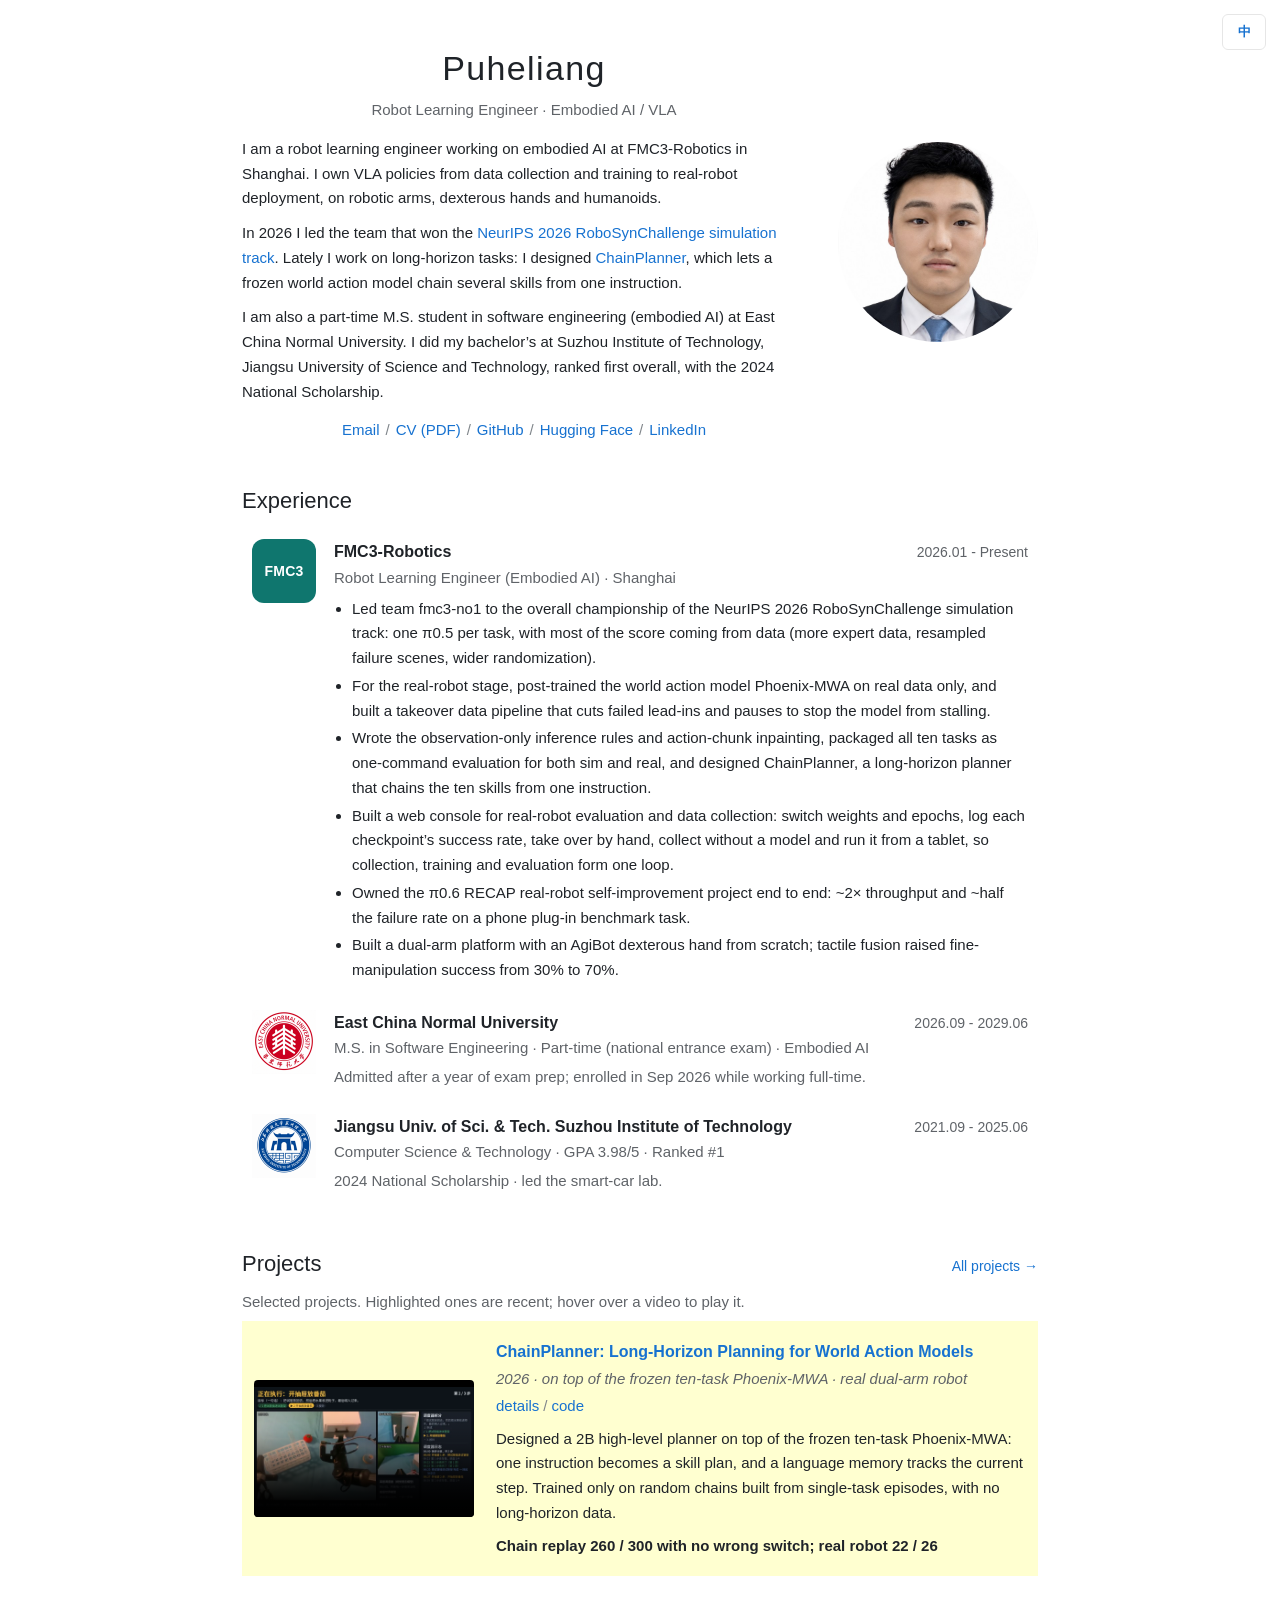
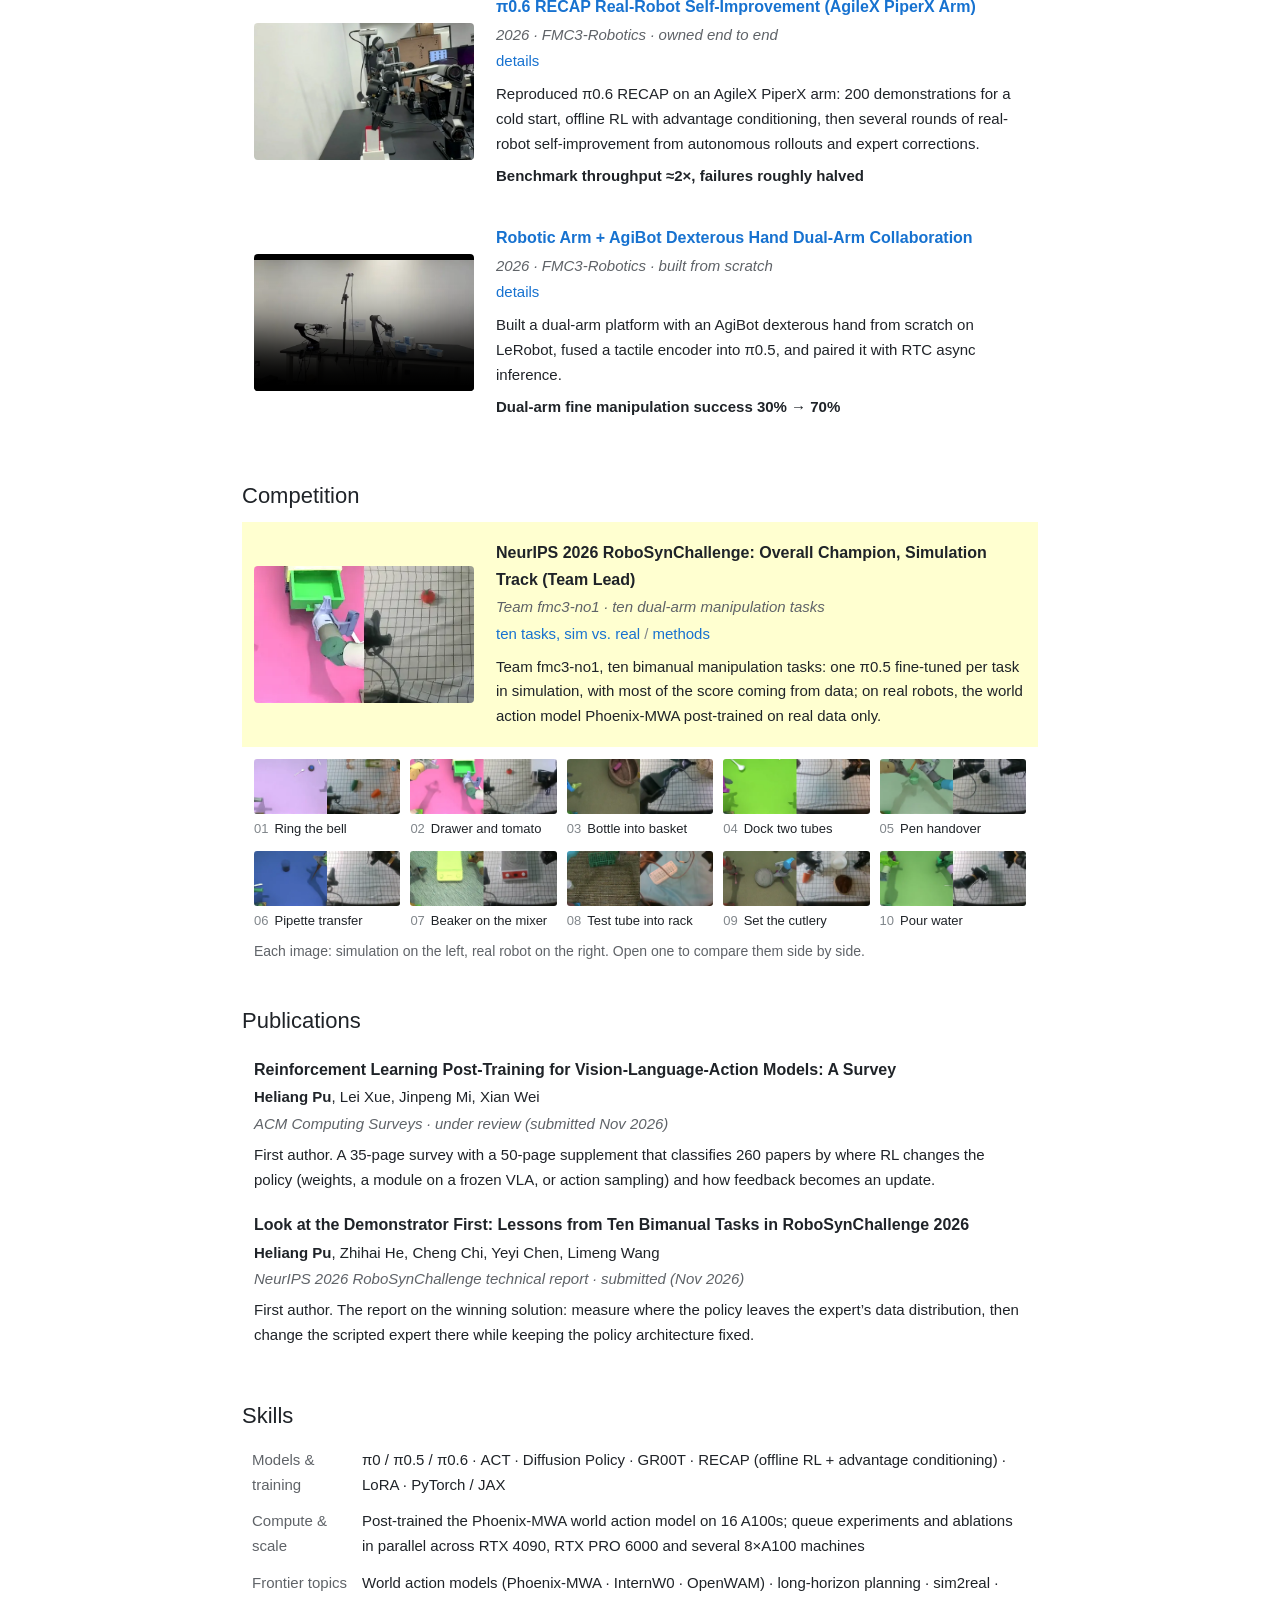
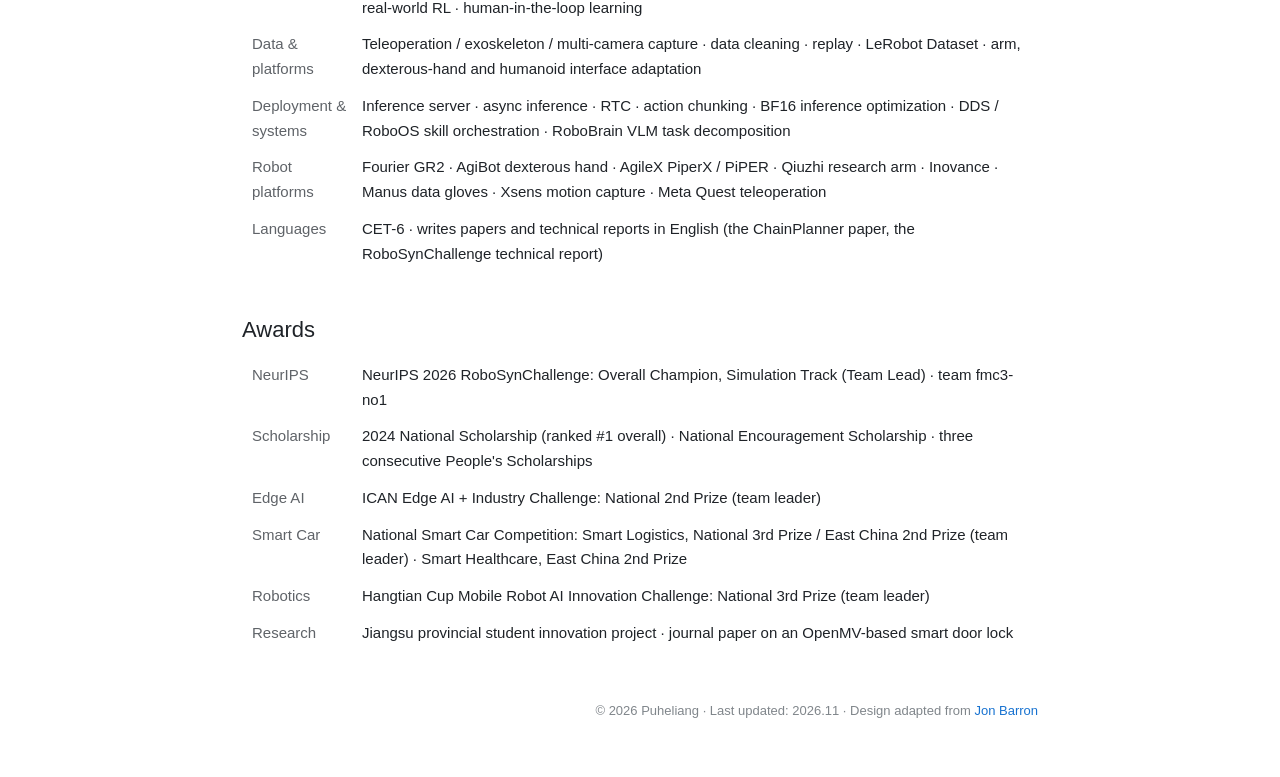
==== index.html @ 4f8fb05a "feat: add a publications section with the survey and the competition report - New "Publications" sec" ====
<!DOCTYPE html>
<html lang="en">
<head>
  <meta charset="UTF-8">
  <meta name="viewport" content="width=device-width, initial-scale=1.0">
  <meta name="description" content="Puheliang, robot learning engineer (embodied AI / VLA) at FMC3-Robotics. Led the team that won the NeurIPS 2026 RoboSynChallenge simulation track; π0.6 RECAP self-improvement on a real robot (~2× throughput, ~half the failures on the benchmark task); tactile fusion in π0.5 lifted dual-arm fine-manipulation success from 30% to 70%.">
  <meta name="theme-color" content="#ffffff">
  <meta property="og:title" content="Puheliang - Robot Learning Engineer (Embodied AI / VLA)">
  <meta property="og:description" content="Puheliang, robot learning engineer (embodied AI / VLA) at FMC3-Robotics. Led the team that won the NeurIPS 2026 RoboSynChallenge simulation track; π0.6 RECAP self-improvement on a real robot (~2× throughput, ~half the failures on the benchmark task); tactile fusion in π0.5 lifted dual-arm fine-manipulation success from 30% to 70%.">
  <meta property="og:type" content="profile">
  <meta property="og:url" content="https://heliang-pu.github.io/">
  <meta property="og:image" content="https://heliang-pu.github.io/assets/og-cover.png">
  <meta property="og:image:width" content="1200">
  <meta property="og:image:height" content="630">
  <meta property="og:image:type" content="image/png">
  <meta property="og:image:alt" content="Puheliang - Robot Learning Engineer (Embodied AI / VLA)">
  <meta name="twitter:card" content="summary_large_image">
  <meta name="twitter:title" content="Puheliang - Robot Learning Engineer (Embodied AI / VLA)">
  <meta name="twitter:description" content="Puheliang, robot learning engineer (embodied AI / VLA) at FMC3-Robotics. Led the team that won the NeurIPS 2026 RoboSynChallenge simulation track; π0.6 RECAP self-improvement on a real robot (~2× throughput, ~half the failures on the benchmark task); tactile fusion in π0.5 lifted dual-arm fine-manipulation success from 30% to 70%.">
  <meta name="twitter:image" content="https://heliang-pu.github.io/assets/og-cover.png">
  <meta name="twitter:image:alt" content="Puheliang - Robot Learning Engineer (Embodied AI / VLA)">
  <link rel="canonical" href="https://heliang-pu.github.io/">
  <link rel="icon" href="/assets/icon-192.png" type="image/png" sizes="192x192">
  <link rel="apple-touch-icon" href="/assets/apple-touch-icon.png">
  <link rel="manifest" href="/site.webmanifest">
  <title>Puheliang - Robot Learning Engineer (Embodied AI / VLA)</title>
  <link rel="stylesheet" href="assets/site.css?v=b2593693">
  <script type="application/ld+json">
  {
    "@context": "https://schema.org",
    "@type": "Person",
    "name": "蒲贺良",
    "jobTitle": "具身智能 / VLA 算法工程师",
    "worksFor": { "@type": "Organization", "name": "FMC3-Robotics" },
    "url": "https://heliang-pu.github.io/",
    "email": "puheliang122@gmail.com",
    "image": "https://heliang-pu.github.io/assets/portrait.jpg",
    "description": "具身智能 / VLA 算法工程师：带队获 NeurIPS 2026 RoboSynChallenge 仿真赛道全球总冠军，π0.6 RECAP 真机自改进使标杆任务吞吐约翻倍，π0.5 融合触觉使双臂精细操作成功率 30%→70%，覆盖机械臂、灵巧手与人形机器人。",
    "address": { "@type": "PostalAddress", "addressLocality": "上海", "addressCountry": "CN" },
    "alumniOf": [
      { "@type": "CollegeOrUniversity", "name": "华东师范大学" },
      { "@type": "CollegeOrUniversity", "name": "江苏科技大学苏州理工学院" }
    ],
    "knowsAbout": ["LeRobot", "VLA Policy", "World Action Model", "Phoenix-MWA", "ChainPlanner", "Long-Horizon Planning", "Sim2Real", "VLM", "π0", "π0.5", "π0.6", "RECAP", "Offline RL", "ACT", "Diffusion Policy", "GR00T", "触觉融合", "LoRA", "机器人真机部署", "异步推理"],
    "sameAs": [
      "https://github.com/heliang-pu",
      "https://huggingface.co/puheliang",
      "https://www.linkedin.com/in/heliang-pu-a26538416/"
    ]
  }
  </script>
</head>
<body>
  <a class="skip-link" href="#main" data-i18n="skip">Skip to main content</a>
  <button class="lang-toggle" type="button" aria-label="Switch language" title="Switch language">中</button>

  <main class="page" id="main">
    <header class="hero">
      <img class="portrait" src="assets/portrait.jpg" alt="Portrait of Puheliang" width="600" height="800" decoding="async">
      <div class="hero-text">
        <h1 data-i18n="name">Puheliang</h1>
        <p class="role" data-i18n="role">Robot Learning Engineer · Embodied AI / VLA</p>
        <div class="bio">
          <p data-i18n="bio1">I am a robot learning engineer working on embodied AI at FMC3-Robotics in Shanghai. I own VLA policies from data collection and training to real-robot deployment, on robotic arms, dexterous hands and humanoids.</p>
          <p><span data-i18n="bio2a">In 2026 I led the team that won the </span><a href="#competition" data-i18n="bio2b">NeurIPS 2026 RoboSynChallenge simulation track</a><span data-i18n="bio2c">. Lately I work on long-horizon tasks: I designed </span><a href="#chainplanner">ChainPlanner</a><span data-i18n="bio2d">, which lets a frozen world action model chain several skills from one instruction.</span></p>
          <p data-i18n="bio3">I am also a part-time M.S. student in software engineering (embodied AI) at East China Normal University. I did my bachelor’s at Suzhou Institute of Technology, Jiangsu University of Science and Technology, ranked first overall, with the 2024 National Scholarship.</p>
        </div>
        <p class="links"><a href="mailto:puheliang122@gmail.com" data-i18n="linkEmail">Email</a><span class="sep">/</span><a href="heliang-pu-resume.pdf" data-i18n="linkCV">CV (PDF)</a><span class="sep">/</span><a href="https://github.com/heliang-pu" target="_blank" rel="noreferrer">GitHub</a><span class="sep">/</span><a href="https://huggingface.co/puheliang" target="_blank" rel="noreferrer">Hugging Face</a><span class="sep">/</span><a href="https://www.linkedin.com/in/heliang-pu-a26538416/" target="_blank" rel="noreferrer">LinkedIn</a></p>
      </div>
    </header>

    <section class="section" id="experience">
      <h2 data-i18n="secExp">Experience</h2>
      <div class="exp">
        <span class="exp-logo exp-mono" aria-hidden="true">FMC3</span>
        <div>
          <div class="exp-head"><h3>FMC3-Robotics</h3><span class="when" data-i18n="exp1time">2026.01 - Present</span></div>
          <div class="meta"><span data-i18n="exp1title">Robot Learning Engineer (Embodied AI)</span> · <span data-i18n="exp1loc">Shanghai</span></div>
          <ul>
              <li data-i18n="exp1d4">Led team fmc3-no1 to the overall championship of the NeurIPS 2026 RoboSynChallenge simulation track: one π0.5 per task, with most of the score coming from data (more expert data, resampled failure scenes, wider randomization).</li>
              <li data-i18n="exp1d5">For the real-robot stage, post-trained the world action model Phoenix-MWA on real data only, and built a takeover data pipeline that cuts failed lead-ins and pauses to stop the model from stalling.</li>
              <li data-i18n="exp1d6">Wrote the observation-only inference rules and action-chunk inpainting, packaged all ten tasks as one-command evaluation for both sim and real, and designed ChainPlanner, a long-horizon planner that chains the ten skills from one instruction.</li>
              <li data-i18n="exp1d7">Built a web console for real-robot evaluation and data collection: switch weights and epochs, log each checkpoint’s success rate, take over by hand, collect without a model and run it from a tablet, so collection, training and evaluation form one loop.</li>
              <li data-i18n="exp1d1">Owned the π0.6 RECAP real-robot self-improvement project end to end: ~2× throughput and ~half the failure rate on a phone plug-in benchmark task.</li>
              <li data-i18n="exp1d2">Built a dual-arm platform with an AgiBot dexterous hand from scratch; tactile fusion raised fine-manipulation success from 30% to 70%.</li>
          </ul>
        </div>
      </div>
      <div class="exp">
        <img class="exp-logo" src="assets/east-china-normal-university-emblem.png" alt="East China Normal University emblem" data-i18n-alt="ecnuLogoAlt" width="128" height="128" loading="lazy" decoding="async">
        <div>
          <div class="exp-head"><h3 data-i18n="exp2title">East China Normal University</h3><span class="when">2026.09 - 2029.06</span></div>
          <div class="meta" data-i18n="exp2meta">M.S. in Software Engineering · Part-time (national entrance exam) · Embodied AI</div>
          <p class="note" data-i18n="exp2d1">Admitted after a year of exam prep; enrolled in Sep 2026 while working full-time.</p>
        </div>
      </div>
      <div class="exp">
        <img class="exp-logo" src="assets/suzhou-institute-of-technology-emblem.png" alt="Jiangsu University of Science and Technology Suzhou Institute of Technology emblem" data-i18n-alt="sitLogoAlt" width="128" height="128" loading="lazy" decoding="async">
        <div>
          <div class="exp-head"><h3 data-i18n="exp3title">Jiangsu Univ. of Sci. &amp; Tech. Suzhou Institute of Technology</h3><span class="when">2021.09 - 2025.06</span></div>
          <div class="meta" data-i18n="exp3meta">Computer Science &amp; Technology · GPA 3.98/5 · Ranked #1</div>
          <p class="note" data-i18n="exp3d1">2024 National Scholarship · led the smart-car lab.</p>
        </div>
      </div>
    </section>

    <section class="section" id="projects">
      <!-- 旧版简历 PDF 写死了这些锚点，内容已搬到 projects.html，这里留着让旧链接落到项目板块 -->
      <span class="legacy-anchor" id="demo-03" aria-hidden="true"></span>
      <span class="legacy-anchor" id="demo-04" aria-hidden="true"></span>
      <span class="legacy-anchor" id="demos" aria-hidden="true"></span>
      <span class="legacy-anchor" id="demo-02" aria-hidden="true"></span>
      <span class="legacy-anchor" id="demo-05" aria-hidden="true"></span>
      <span class="legacy-anchor" id="demo-06" aria-hidden="true"></span>
      <span class="legacy-anchor" id="demo-08" aria-hidden="true"></span>
      <span class="legacy-anchor" id="demo-10" aria-hidden="true"></span>
      <span class="legacy-anchor" id="demo-12" aria-hidden="true"></span>
      <span class="legacy-anchor" id="demo-09" aria-hidden="true"></span>
      <div class="section-head">
        <h2 data-i18n="secProjects">Projects</h2>
        <a class="section-link" href="projects.html" data-i18n="allProjects">All projects →</a>
      </div>
      <p class="lead" data-i18n="projLead">Selected projects. Highlighted ones are recent; hover over a video to play it.</p>

      <article class="item hl" id="chainplanner" data-hover-play>
        <video class="item-media" controls muted preload="none" playsinline width="1280" height="720" poster="assets/projects/chainplanner-goal-only.webp" aria-label="Play: ChainPlanner splits an instruction that only states the goal into 3 steps and completes them" data-i18n-aria="p5video">
          <source src="assets/projects/chainplanner-goal-only.mp4" type="video/mp4">
        </video>
        <div>
          <h3><a href="projects.html#chainplanner" data-i18n="p5t">ChainPlanner: Long-Horizon Planning for World Action Models</a></h3>
          <p class="meta" data-i18n="p5meta">2026 · on top of the frozen ten-task Phoenix-MWA · real dual-arm robot</p>
          <p class="item-links"><a href="projects.html#chainplanner" data-i18n="linkDetails">details</a><span class="sep">/</span><a href="https://github.com/heliang-pu/wam-long-horizon-planner" target="_blank" rel="noreferrer" data-i18n="linkCode">code</a></p>
          <p data-i18n="p5s">Designed a 2B high-level planner on top of the frozen ten-task Phoenix-MWA: one instruction becomes a skill plan, and a language memory tracks the current step. Trained only on random chains built from single-task episodes, with no long-horizon data.</p>
          <p class="res" data-i18n="p5res">Chain replay 260 / 300 with no wrong switch; real robot 22 / 26</p>
        </div>
      </article>

      <article class="item" id="recap">
        <span class="legacy-anchor" id="demo-07" aria-hidden="true"></span>
        <img class="item-media" src="assets/projects/recap-phone-plug.webp" alt="π0.6 RECAP on a real AgileX PiperX arm: phone plug-in" data-i18n-alt="p4img" width="1280" height="720" loading="lazy" decoding="async">
        <div>
          <h3><a href="projects.html#recap" data-i18n="p4t">π0.6 RECAP Real-Robot Self-Improvement (AgileX PiperX Arm)</a></h3>
          <p class="meta" data-i18n="p4meta">2026 · FMC3-Robotics · owned end to end</p>
          <p class="item-links"><a href="projects.html#recap" data-i18n="linkDetails">details</a></p>
          <p data-i18n="p4s">Reproduced π0.6 RECAP on an AgileX PiperX arm: 200 demonstrations for a cold start, offline RL with advantage conditioning, then several rounds of real-robot self-improvement from autonomous rollouts and expert corrections.</p>
          <p class="res" data-i18n="p4res">Benchmark throughput ≈2×, failures roughly halved</p>
        </div>
      </article>

      <article class="item" id="dual-arm" data-hover-play>
        <span class="legacy-anchor" id="demo-01" aria-hidden="true"></span>
        <video class="item-media" controls muted preload="none" playsinline width="720" height="408" poster="assets/projects/tissue-sorting.webp" aria-label="Play: dual-arm dexterous-hand tissue sorting" data-i18n-aria="p1video">
          <source src="assets/projects/tissue-sorting.mp4" type="video/mp4">
        </video>
        <div>
          <h3><a href="projects.html#dual-arm" data-i18n="p1t">Robotic Arm + AgiBot Dexterous Hand Dual-Arm Collaboration</a></h3>
          <p class="meta" data-i18n="p1meta">2026 · FMC3-Robotics · built from scratch</p>
          <p class="item-links"><a href="projects.html#dual-arm" data-i18n="linkDetails">details</a></p>
          <p data-i18n="p1s">Built a dual-arm platform with an AgiBot dexterous hand from scratch on LeRobot, fused a tactile encoder into π0.5, and paired it with RTC async inference.</p>
          <p class="res" data-i18n="p1res">Dual-arm fine manipulation success 30% → 70%</p>
        </div>
      </article>
    </section>

    <section class="section" id="competition">
      <h2 data-i18n="secComp">Competition</h2>
      <article class="item hl">
        <img class="item-media" src="assets/competition/drawer-open-place-tile.webp" alt="RoboSynChallenge drawer task: simulation on the left, real robot on the right" data-i18n-alt="compImgAlt" width="640" height="240" loading="lazy" decoding="async">
        <div>
          <h3 data-i18n="compTitle">NeurIPS 2026 RoboSynChallenge: Overall Champion, Simulation Track (Team Lead)</h3>
          <p class="meta" data-i18n="compMeta">Team fmc3-no1 · ten dual-arm manipulation tasks</p>
          <p class="item-links"><a href="competition.html" data-i18n="compLinkTasks">ten tasks, sim vs. real</a><span class="sep">/</span><a href="competition.html#methods" data-i18n="compMethodsLink">methods</a></p>
          <p data-i18n="compDesc">Team fmc3-no1, ten bimanual manipulation tasks: one π0.5 fine-tuned per task in simulation, with most of the score coming from data; on real robots, the world action model Phoenix-MWA post-trained on real data only.</p>
        </div>
      </article>
      <div class="task-grid">
          <a class="task-tile" href="competition.html#click-bell">
            <img src="assets/competition/click-bell-tile.webp" alt="" width="640" height="240" loading="lazy" decoding="async">
            <span class="task-tile-text"><span class="task-num">01</span><span data-i18n="tkBell">Ring the bell</span></span>
          </a>
          <a class="task-tile" href="competition.html#drawer-open-place">
            <img src="assets/competition/drawer-open-place-tile.webp" alt="" width="640" height="240" loading="lazy" decoding="async">
            <span class="task-tile-text"><span class="task-num">02</span><span data-i18n="tkDrawer">Drawer and tomato</span></span>
          </a>
          <a class="task-tile" href="competition.html#handle-basket">
            <img src="assets/competition/handle-basket-tile.webp" alt="" width="640" height="240" loading="lazy" decoding="async">
            <span class="task-tile-text"><span class="task-num">03</span><span data-i18n="tkBasket">Bottle into basket</span></span>
          </a>
          <a class="task-tile" href="competition.html#item-assembly">
            <img src="assets/competition/item-assembly-tile.webp" alt="" width="640" height="240" loading="lazy" decoding="async">
            <span class="task-tile-text"><span class="task-num">04</span><span data-i18n="tkAssembly">Dock two tubes</span></span>
          </a>
          <a class="task-tile" href="competition.html#items-handover">
            <img src="assets/competition/items-handover-tile.webp" alt="" width="640" height="240" loading="lazy" decoding="async">
            <span class="task-tile-text"><span class="task-num">05</span><span data-i18n="tkHandover">Pen handover</span></span>
          </a>
          <a class="task-tile" href="competition.html#manipulate-pipette">
            <img src="assets/competition/manipulate-pipette-tile.webp" alt="" width="640" height="240" loading="lazy" decoding="async">
            <span class="task-tile-text"><span class="task-num">06</span><span data-i18n="tkPipette">Pipette transfer</span></span>
          </a>
          <a class="task-tile" href="competition.html#mixer-operating">
            <img src="assets/competition/mixer-operating-tile.webp" alt="" width="640" height="240" loading="lazy" decoding="async">
            <span class="task-tile-text"><span class="task-num">07</span><span data-i18n="tkMixer">Beaker on the mixer</span></span>
          </a>
          <a class="task-tile" href="competition.html#sample-loading">
            <img src="assets/competition/sample-loading-tile.webp" alt="" width="640" height="240" loading="lazy" decoding="async">
            <span class="task-tile-text"><span class="task-num">08</span><span data-i18n="tkSample">Test tube into rack</span></span>
          </a>
          <a class="task-tile" href="competition.html#table-rearrangement">
            <img src="assets/competition/table-rearrangement-tile.webp" alt="" width="640" height="240" loading="lazy" decoding="async">
            <span class="task-tile-text"><span class="task-num">09</span><span data-i18n="tkTable">Set the cutlery</span></span>
          </a>
          <a class="task-tile" href="competition.html#water-pouring">
            <img src="assets/competition/water-pouring-tile.webp" alt="" width="640" height="240" loading="lazy" decoding="async">
            <span class="task-tile-text"><span class="task-num">10</span><span data-i18n="tkWater">Pour water</span></span>
          </a>
      </div>
      <p class="task-grid-foot" data-i18n="compTileNote">Each image: simulation on the left, real robot on the right. Open one to compare them side by side.</p>
    </section>

    <section class="section" id="publications">
      <h2 data-i18n="secPubs">Publications</h2>
      <article class="pub">
        <h3>Reinforcement Learning Post-Training for Vision-Language-Action Models: A Survey</h3>
        <p class="authors"><strong>Heliang Pu</strong>, Lei Xue, Jinpeng Mi, Xian Wei</p>
        <p class="venue" data-i18n="pub1venue">ACM Computing Surveys · under review (submitted Nov 2026)</p>
        <p class="note" data-i18n="pub1note">First author. A 35-page survey with a 50-page supplement that classifies 260 papers by where RL changes the policy (weights, a module on a frozen VLA, or action sampling) and how feedback becomes an update.</p>
      </article>
      <article class="pub">
        <h3>Look at the Demonstrator First: Lessons from Ten Bimanual Tasks in RoboSynChallenge 2026</h3>
        <p class="authors"><strong>Heliang Pu</strong>, Zhihai He, Cheng Chi, Yeyi Chen, Limeng Wang</p>
        <p class="venue" data-i18n="pub2venue">NeurIPS 2026 RoboSynChallenge technical report · submitted (Nov 2026)</p>
        <p class="note" data-i18n="pub2note">First author. The report on the winning solution: measure where the policy leaves the expert’s data distribution, then change the scripted expert there while keeping the policy architecture fixed.</p>
      </article>
    </section>

    <section class="section" id="skills">
      <h2 data-i18n="secSkillRows">Skills</h2>
      <dl class="skill-rows">
        <div><dt data-i18n="sk1t">Models &amp; training</dt><dd data-i18n="sk1d">π0 / π0.5 / π0.6 · ACT · Diffusion Policy · GR00T · RECAP (offline RL + advantage conditioning) · LoRA · PyTorch / JAX</dd></div>
        <div><dt data-i18n="sk6t">Compute &amp; scale</dt><dd data-i18n="sk6d">Post-trained the Phoenix-MWA world action model on 16 A100s; queue experiments and ablations in parallel across RTX 4090, RTX PRO 6000 and several 8×A100 machines</dd></div>
        <div><dt data-i18n="sk2t">Frontier topics</dt><dd data-i18n="sk2d">World action models (Phoenix-MWA · InternW0 · OpenWAM) · long-horizon planning · sim2real · real-world RL · human-in-the-loop learning</dd></div>
        <div><dt data-i18n="sk3t">Data &amp; platforms</dt><dd data-i18n="sk3d">Teleoperation / exoskeleton / multi-camera capture · data cleaning · replay · LeRobot Dataset · arm, dexterous-hand and humanoid interface adaptation</dd></div>
        <div><dt data-i18n="sk4t">Deployment &amp; systems</dt><dd data-i18n="sk4d">Inference server · async inference · RTC · action chunking · BF16 inference optimization · DDS / RoboOS skill orchestration · RoboBrain VLM task decomposition</dd></div>
        <div><dt data-i18n="sk5t">Robot platforms</dt><dd data-i18n="sk5d">Fourier GR2 · AgiBot dexterous hand · AgileX PiperX / PiPER · Qiuzhi research arm · Inovance · Manus data gloves · Xsens motion capture · Meta Quest teleoperation</dd></div>
        <div><dt data-i18n="sk7t">Languages</dt><dd data-i18n="sk7d">CET-6 · writes papers and technical reports in English (the ChainPlanner paper, the RoboSynChallenge technical report)</dd></div>
      </dl>
    </section>

    <section class="section" id="awards">
      <h2 data-i18n="secAwards">Awards</h2>
      <ul class="award-list">
        <li><span class="award-year" data-i18n="a7y">NeurIPS</span><span data-i18n="a7l">NeurIPS 2026 RoboSynChallenge: Overall Champion, Simulation Track (Team Lead) · team fmc3-no1</span></li>
        <li><span class="award-year" data-i18n="a1y">Scholarship</span><span data-i18n="a1l">2024 National Scholarship (ranked #1 overall) · National Encouragement Scholarship · three consecutive People's Scholarships</span></li>
        <li><span class="award-year" data-i18n="a6y">Edge AI</span><span data-i18n="a6l">ICAN Edge AI + Industry Challenge: National 2nd Prize (team leader)</span></li>
        <li><span class="award-year" data-i18n="a2y">Smart Car</span><span data-i18n="a2l">National Smart Car Competition: Smart Logistics, National 3rd Prize / East China 2nd Prize (team leader) · Smart Healthcare, East China 2nd Prize</span></li>
        <li><span class="award-year" data-i18n="a4y">Robotics</span><span data-i18n="a4l">Hangtian Cup Mobile Robot AI Innovation Challenge: National 3rd Prize (team leader)</span></li>
        <li><span class="award-year" data-i18n="a5y">Research</span><span data-i18n="a5l">Jiangsu provincial student innovation project · journal paper on an OpenMV-based smart door lock</span></li>
      </ul>
    </section>

    <footer class="footer">© 2026 <span data-i18n="name">Puheliang</span> · <span data-i18n="footerUpdated">Last updated: 2026.11</span> · <span data-i18n="footerCredit">Design adapted from</span> <a href="https://jonbarron.info/" target="_blank" rel="noreferrer">Jon Barron</a></footer>
  </main>

  <script src="assets/i18n.js?v=1e5b0a68"></script>
  <script src="assets/site.js?v=7cc8cdeb"></script>
</body>
</html>
---- assets/site.css ----
/* 白底单栏，参考 Jon Barron 的主页模板（jonbarron.info）：内容放在一栏里，
   项目一行一个，左边图或视频，右边标题、一句话和结果；最近在做的用黄色底标出。
   首页、全部项目页、竞赛页共用这一份样式。 */

:root {
  --ink: #1f2328;
  --muted: #5f6368;
  --faint: #80868b;
  --link: #1772d0;
  --link-hover: #f09228;
  --rule: #e6e6e6;
  --hl: #ffffd0;
  --soft: #f6f7f8;
}

*,
*::before,
*::after {
  box-sizing: border-box;
}

html {
  scroll-behavior: smooth;
  -webkit-text-size-adjust: 100%;
}

body {
  margin: 0;
  background: #fff;
  color: var(--ink);
  font: 15px/1.65 Lato, -apple-system, BlinkMacSystemFont, "Segoe UI", "PingFang SC", "Hiragino Sans GB",
    "Microsoft YaHei", "Noto Sans SC", sans-serif;
}

a {
  color: var(--link);
  text-decoration: none;
}

a:hover,
a:focus-visible {
  color: var(--link-hover);
}

:focus-visible {
  outline: 2px solid var(--link);
  outline-offset: 2px;
}

[hidden] {
  display: none !important;
}

img,
video {
  max-width: 100%;
}

code {
  color: var(--muted);
  font: 0.86em/1 ui-monospace, SFMono-Regular, Menlo, Consolas, monospace;
}

.skip-link {
  position: absolute;
  top: -60px;
  left: 12px;
  z-index: 20;
  padding: 8px 14px;
  border: 1px solid var(--link);
  border-radius: 4px;
  background: #fff;
}

.skip-link:focus {
  top: 12px;
}

.lang-toggle {
  position: fixed;
  top: 14px;
  right: 14px;
  z-index: 10;
  min-width: 44px;
  min-height: 36px;
  padding: 6px 10px;
  border: 1px solid var(--rule);
  border-radius: 6px;
  background: rgba(255, 255, 255, 0.92);
  color: var(--link);
  font: inherit;
  font-size: 13px;
  font-weight: 700;
  cursor: pointer;
}

.lang-toggle:hover {
  border-color: currentColor;
  color: var(--link-hover);
}

.page,
.comp-shell {
  max-width: 840px;
  margin: 0 auto;
  padding: 40px 22px 56px;
}

.sep {
  margin: 0 6px;
  color: var(--faint);
}

/* ---------- 首页顶部：名字、简介、链接，右边圆形照片 ---------- */

.hero {
  display: grid;
  grid-template-columns: minmax(0, 1fr) 200px;
  gap: 32px;
  align-items: center;
}

.hero .portrait {
  grid-column: 2;
  grid-row: 1;
  width: 200px;
  height: 200px;
  border-radius: 50%;
  object-fit: cover;
  object-position: center 28%;
}

.hero-text {
  grid-column: 1;
  grid-row: 1;
}

.hero h1 {
  margin: 0;
  font-size: 34px;
  font-weight: 400;
  letter-spacing: 0.04em;
  text-align: center;
}

.hero .role {
  margin: 2px 0 14px;
  color: var(--muted);
  text-align: center;
}

.bio p {
  margin: 0 0 10px;
}

.links {
  margin: 14px 0 0;
  text-align: center;
}

/* ---------- 板块 ---------- */

.section {
  position: relative;
  margin-top: 40px;
}

.section > h2,
.section-head h2 {
  margin: 0 0 8px;
  font-size: 22px;
  font-weight: 400;
}

.section-head {
  display: flex;
  flex-wrap: wrap;
  align-items: baseline;
  justify-content: space-between;
  gap: 6px 16px;
  margin-bottom: 8px;
}

.section-head h2 {
  margin: 0;
}

.section-kicker {
  color: var(--muted);
  font-size: 14px;
}

.section-link {
  font-size: 14px;
}

.lead {
  margin: 0 0 6px;
  color: var(--muted);
}

/* 旧版简历 PDF 写死的 #demo-NN 锚点：空锚点落到对应板块或项目 */
.legacy-anchor {
  position: absolute;
  top: 0;
  scroll-margin-top: 18px;
}

/* ---------- 工作与教育 ---------- */

.exp {
  display: grid;
  grid-template-columns: 64px minmax(0, 1fr);
  gap: 18px;
  padding: 12px 10px;
}

.exp-logo {
  width: 64px;
  height: 64px;
  object-fit: contain;
}

.exp-mono {
  display: grid;
  place-items: center;
  border-radius: 12px;
  background: #0f766e;
  color: #fff;
  font-size: 14px;
  font-weight: 700;
  letter-spacing: 0.02em;
}

.exp-head {
  display: flex;
  flex-wrap: wrap;
  align-items: baseline;
  justify-content: space-between;
  gap: 2px 12px;
}

.exp h3 {
  margin: 0;
  font-size: 16px;
}

.when {
  color: var(--muted);
  font-size: 14px;
  white-space: nowrap;
}

.exp .meta {
  color: var(--muted);
}

.exp ul {
  margin: 6px 0 0;
  padding-left: 18px;
}

.exp li {
  margin: 3px 0;
}

.exp .note {
  margin: 4px 0 0;
  color: var(--muted);
}

/* ---------- 项目行：左边图或视频，右边文字 ---------- */

.item {
  position: relative;
  display: grid;
  grid-template-columns: 220px minmax(0, 1fr);
  gap: 22px;
  align-items: center;
  padding: 18px 12px;
  scroll-margin-top: 16px;
}

.item.hl {
  background: var(--hl);
}

.item-media {
  display: block;
  width: 100%;
  height: auto;
  aspect-ratio: 16 / 10;
  object-fit: cover;
  border-radius: 4px;
  background: #000;
}

/* 演示视频带界面文字，整帧显示，不裁边 */
video.item-media {
  object-fit: contain;
}

.item h3 {
  margin: 0;
  font-size: 16px;
  font-weight: 700;
}

.item .meta {
  margin: 2px 0 0;
  color: var(--muted);
  font-style: italic;
}

.item-links {
  margin: 2px 0 0;
}

.item-links .sep {
  margin: 0 4px;
}

.item p {
  margin-top: 8px;
  margin-bottom: 0;
}

.item .meta,
.item .item-links {
  margin-top: 2px;
}

.item .res {
  font-weight: 700;
}

/* ---------- 竞赛：十个任务的小图 ---------- */

.task-grid {
  display: grid;
  grid-template-columns: repeat(5, minmax(0, 1fr));
  gap: 12px 10px;
  margin: 12px 12px 0;
}

.task-tile {
  display: block;
  color: var(--ink);
  font-size: 13px;
}

.task-tile img {
  display: block;
  width: 100%;
  height: auto;
  aspect-ratio: 8 / 3;
  object-fit: cover;
  border-radius: 3px;
  background: #000;
}

.task-tile-text {
  display: flex;
  gap: 6px;
  margin-top: 4px;
}

.task-tile:hover {
  color: var(--link-hover);
}

.task-num {
  color: var(--faint);
  font-variant-numeric: tabular-nums;
}

.task-grid-foot {
  margin: 8px 12px 0;
  color: var(--muted);
  font-size: 14px;
}

/* ---------- 论文：标题、作者（自己加粗）、去向和一句说明 ---------- */

.pub {
  padding: 10px 12px;
}

.pub h3 {
  margin: 0;
  font-size: 16px;
}

.pub p {
  margin: 2px 0 0;
}

.pub .venue {
  color: var(--muted);
  font-style: italic;
}

.pub .note {
  margin-top: 6px;
}

/* ---------- 技能与荣誉：一行一项 ---------- */

.skill-rows {
  margin: 0;
}

.skill-rows div,
.award-list li {
  display: grid;
  grid-template-columns: 96px minmax(0, 1fr);
  gap: 14px;
  padding: 6px 10px;
}

.skill-rows dt,
.award-year {
  color: var(--muted);
}

.skill-rows dd {
  margin: 0;
}

.award-list {
  margin: 0;
  padding: 0;
  list-style: none;
}

.footer {
  margin-top: 48px;
  color: var(--faint);
  font-size: 13px;
  text-align: right;
}

/* ---------- 子页面：返回链接、标题、目录 ---------- */

.back-link {
  font-size: 14px;
}

.eyebrow {
  margin: 18px 0 0;
  color: var(--faint);
  font-size: 13px;
  letter-spacing: 0.08em;
  text-transform: uppercase;
}

.comp-header h1 {
  margin: 4px 0 8px;
  font-size: 30px;
  font-weight: 400;
}

.page-desc {
  margin: 0;
  color: var(--muted);
}

.page-toc {
  display: flex;
  flex-wrap: wrap;
  margin-top: 10px;
}

.page-toc a + a::before {
  content: "/";
  margin: 0 8px;
  color: var(--faint);
}

.comp-intro strong {
  display: block;
}

.comp-intro p {
  margin: 6px 0 0;
}

.methods-jump {
  display: inline-block;
  margin-top: 6px;
}

.plain-list {
  margin: 8px 0 0;
  padding-left: 18px;
}

.plain-list li {
  margin: 4px 0;
}

.comp-legend {
  color: var(--muted);
  font-size: 14px;
}

/* ---------- 全部项目：每个项目一块，左边文字，右边图、标签和结果 ---------- */

.project-grid {
  display: grid;
}

.project-card {
  display: grid;
  grid-template-columns: minmax(0, 1fr) 300px;
  gap: 18px 24px;
  padding: 22px 12px;
  border-top: 1px solid var(--rule);
  scroll-margin-top: 16px;
}

.project-card:first-child {
  border-top: 0;
}

.project-card h3 {
  margin: 0;
  font-size: 17px;
}

.project-card .desc {
  margin: 8px 0 0;
}

.project-side {
  display: grid;
  align-content: start;
  gap: 10px;
}

.project-shot {
  display: block;
  width: 100%;
  height: auto;
  aspect-ratio: 16 / 10;
  object-fit: cover;
  border-radius: 4px;
  background: #000;
}

.project-shot.project-video {
  aspect-ratio: auto;
  object-fit: contain;
}

.tech-row {
  display: flex;
  flex-wrap: wrap;
  gap: 4px 6px;
}

.tech {
  padding: 1px 7px;
  border: 1px solid var(--rule);
  border-radius: 3px;
  background: var(--soft);
  color: var(--muted);
  font-size: 12px;
}

.result-strip {
  display: grid;
  grid-template-columns: repeat(2, minmax(0, 1fr));
  gap: 8px;
}

.result {
  padding: 8px 10px;
  border-radius: 4px;
  background: var(--hl);
}

.result strong {
  display: block;
  font-size: 17px;
}

.result span {
  display: block;
  color: var(--muted);
  font-size: 13px;
}

.project-link {
  display: inline-block;
  margin-top: 10px;
}

/* ChainPlanner 的方法图占满整卡宽，按页面语言显示中文或英文版 */
.project-figure {
  grid-column: 1 / -1;
  margin: 0;
  padding: 14px;
  border: 1px solid var(--rule);
  border-radius: 4px;
  background: #fff;
}

.project-figure img {
  display: block;
  width: 100%;
  max-width: 640px;
  height: auto;
  margin: 0 auto;
}

.project-figure figcaption {
  margin-top: 8px;
  color: var(--muted);
  font-size: 14px;
  text-align: center;
}

html[lang="en"] .lang-zh,
html:not([lang="en"]) .lang-en {
  display: none;
}

.demo-grid {
  grid-column: 1 / -1;
  display: grid;
  grid-template-columns: repeat(3, minmax(0, 1fr));
  gap: 12px;
}

.demo-note {
  grid-column: 1 / -1;
  margin: 0;
  color: var(--muted);
  font-size: 13px;
}

/* 视频卡：竞赛页的仿真 / 真机对照和 ChainPlanner 的演示共用 */
.clip {
  margin: 0;
}

.clip video {
  display: block;
  width: 100%;
  height: auto;
  border-radius: 4px;
  background: #000;
}

.clip figcaption {
  margin-top: 6px;
  color: var(--muted);
  font-size: 13px;
}

.clip figcaption strong {
  display: block;
  color: var(--ink);
  font-size: 14px;
}

/* 更多项目、能力矩阵：两列，一项一段 */
.capability-grid {
  display: grid;
  grid-template-columns: repeat(2, minmax(0, 1fr));
  gap: 0 28px;
}

.capability {
  padding: 10px 0;
  border-top: 1px solid var(--rule);
  scroll-margin-top: 16px;
}

.capability h3 {
  margin: 0;
  font-size: 15px;
}

.capability p {
  margin: 4px 0 0;
  color: var(--muted);
  font-size: 14px;
}

.more-head {
  display: flex;
  align-items: baseline;
  justify-content: space-between;
  gap: 10px;
}

.kind {
  flex: none;
  color: var(--faint);
  font-size: 12px;
}

.platform-grid {
  display: grid;
  grid-template-columns: repeat(4, minmax(0, 1fr));
  gap: 14px;
}

.platform {
  display: grid;
  justify-items: center;
  gap: 4px;
  padding: 10px;
  text-align: center;
}

.platform-icon img {
  width: auto;
  height: 36px;
  object-fit: contain;
}

.platform-name {
  font-size: 14px;
}

.platform-tag {
  color: var(--faint);
  font-size: 12px;
}

/* ---------- 竞赛页：十个任务的切换、仿真 / 真机并排、比赛方法 ---------- */

.task-tabs {
  display: flex;
  flex-wrap: wrap;
  gap: 4px 18px;
  margin: 18px 0 0;
  padding: 12px 0;
  border-top: 1px solid var(--rule);
  border-bottom: 1px solid var(--rule);
}

.task-tabs a {
  display: inline-flex;
  gap: 6px;
  padding: 2px 0;
}

.task-tabs a.active {
  color: var(--ink);
  font-weight: 700;
  box-shadow: inset 0 -2px 0 var(--link-hover);
}

.task-panel {
  margin-top: 24px;
  scroll-margin-top: 16px;
}

.task-head {
  display: flex;
  align-items: baseline;
  gap: 10px;
}

.task-head h2 {
  margin: 0;
  font-size: 22px;
  font-weight: 400;
}

.task-desc {
  margin: 6px 0 0;
}

.vs-grid {
  display: grid;
  grid-template-columns: repeat(2, minmax(0, 1fr));
  gap: 14px;
  margin-top: 12px;
}

.task-pager {
  display: flex;
  justify-content: space-between;
  gap: 12px;
  margin-top: 12px;
  font-size: 14px;
}

.method-flow {
  margin: 10px 0 0;
  padding: 10px 12px;
  border-radius: 4px;
  background: var(--soft);
}

.method-grid {
  display: grid;
  grid-template-columns: repeat(2, minmax(0, 1fr));
  gap: 28px;
  margin-top: 12px;
}

.method-card h3 {
  margin: 0;
  font-size: 16px;
}

.method-note {
  margin: 14px 0 0;
  color: var(--muted);
  font-size: 14px;
}

/* ---------- 手机：一栏，照片放到名字上面 ---------- */

@media (max-width: 700px) {
  .page,
  .comp-shell {
    padding: 56px 16px 40px;
  }

  .hero {
    grid-template-columns: minmax(0, 1fr);
    gap: 16px;
  }

  .hero .portrait {
    grid-column: 1;
    grid-row: 1;
    justify-self: center;
    width: 150px;
    height: 150px;
  }

  .hero-text {
    grid-row: 2;
  }

  .item,
  .project-card,
  .vs-grid,
  .method-grid,
  .demo-grid,
  .capability-grid {
    grid-template-columns: minmax(0, 1fr);
  }

  .item {
    gap: 12px;
  }

  .task-grid {
    grid-template-columns: repeat(2, minmax(0, 1fr));
  }

  .platform-grid {
    grid-template-columns: repeat(2, minmax(0, 1fr));
  }

  .exp {
    grid-template-columns: 48px minmax(0, 1fr);
    gap: 12px;
  }

  .exp-logo {
    width: 48px;
    height: 48px;
  }

  .skill-rows div,
  .award-list li {
    grid-template-columns: minmax(0, 1fr);
    gap: 0;
  }
}

@media (prefers-reduced-motion: reduce) {
  html {
    scroll-behavior: auto !important;
  }

  *,
  *::before,
  *::after {
    transition: none !important;
    animation: none !important;
  }
}

@media print {
  .lang-toggle,
  .skip-link {
    display: none;
  }

  .item.hl {
    background: none;
  }

  .item,
  .exp,
  .project-card,
  .clip {
    break-inside: avoid;
  }
}
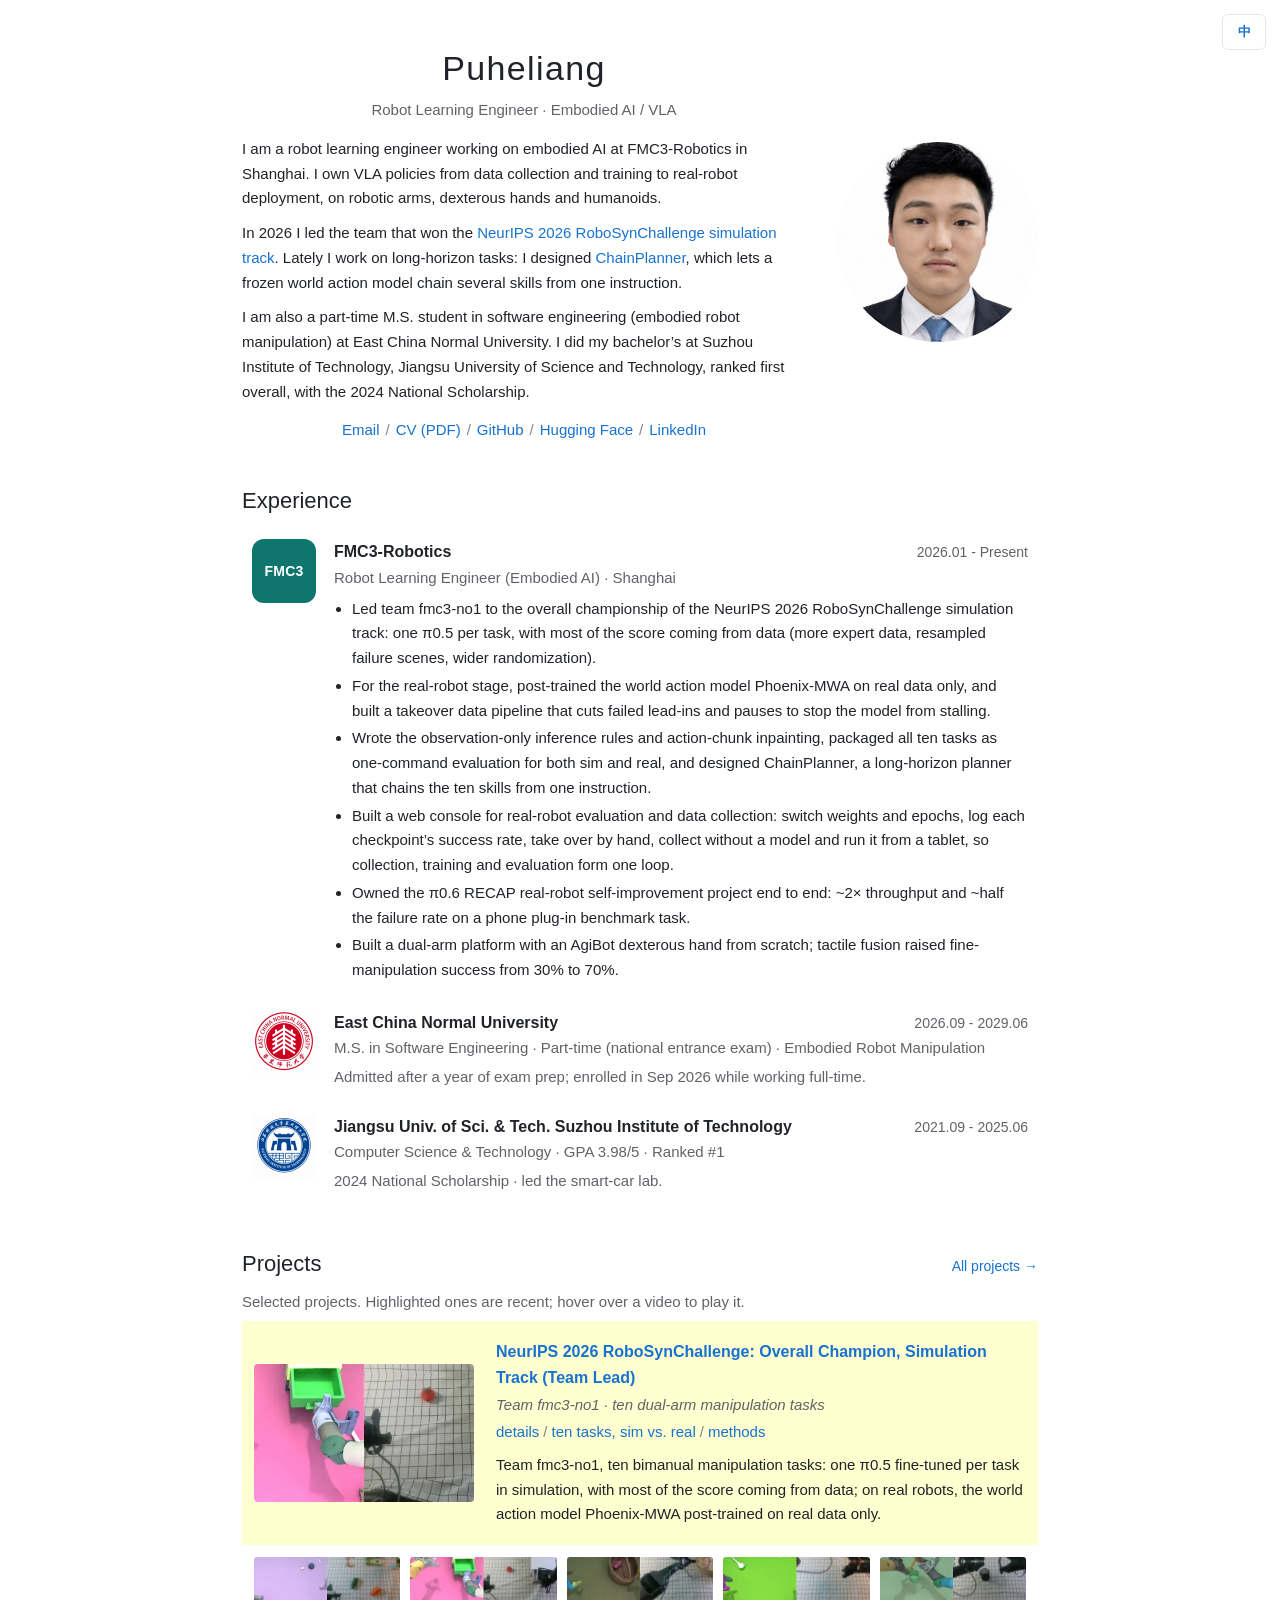
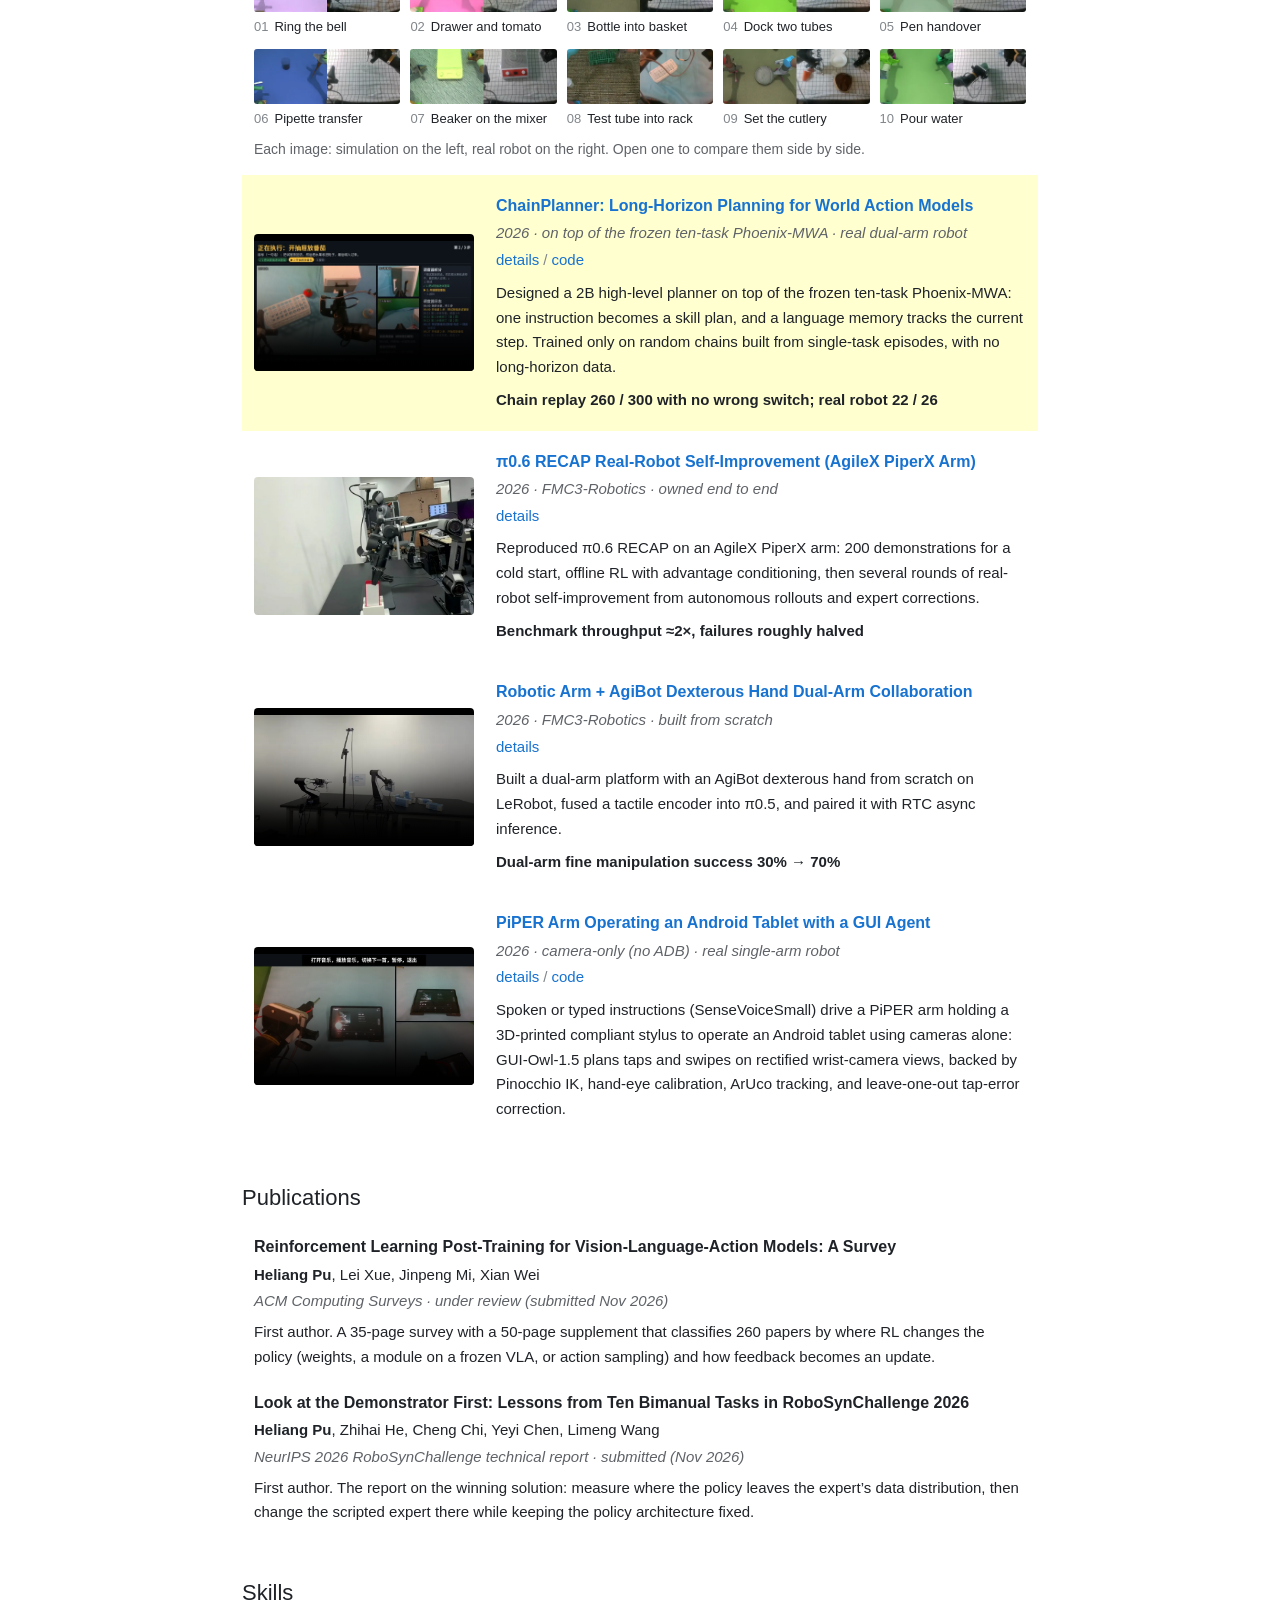
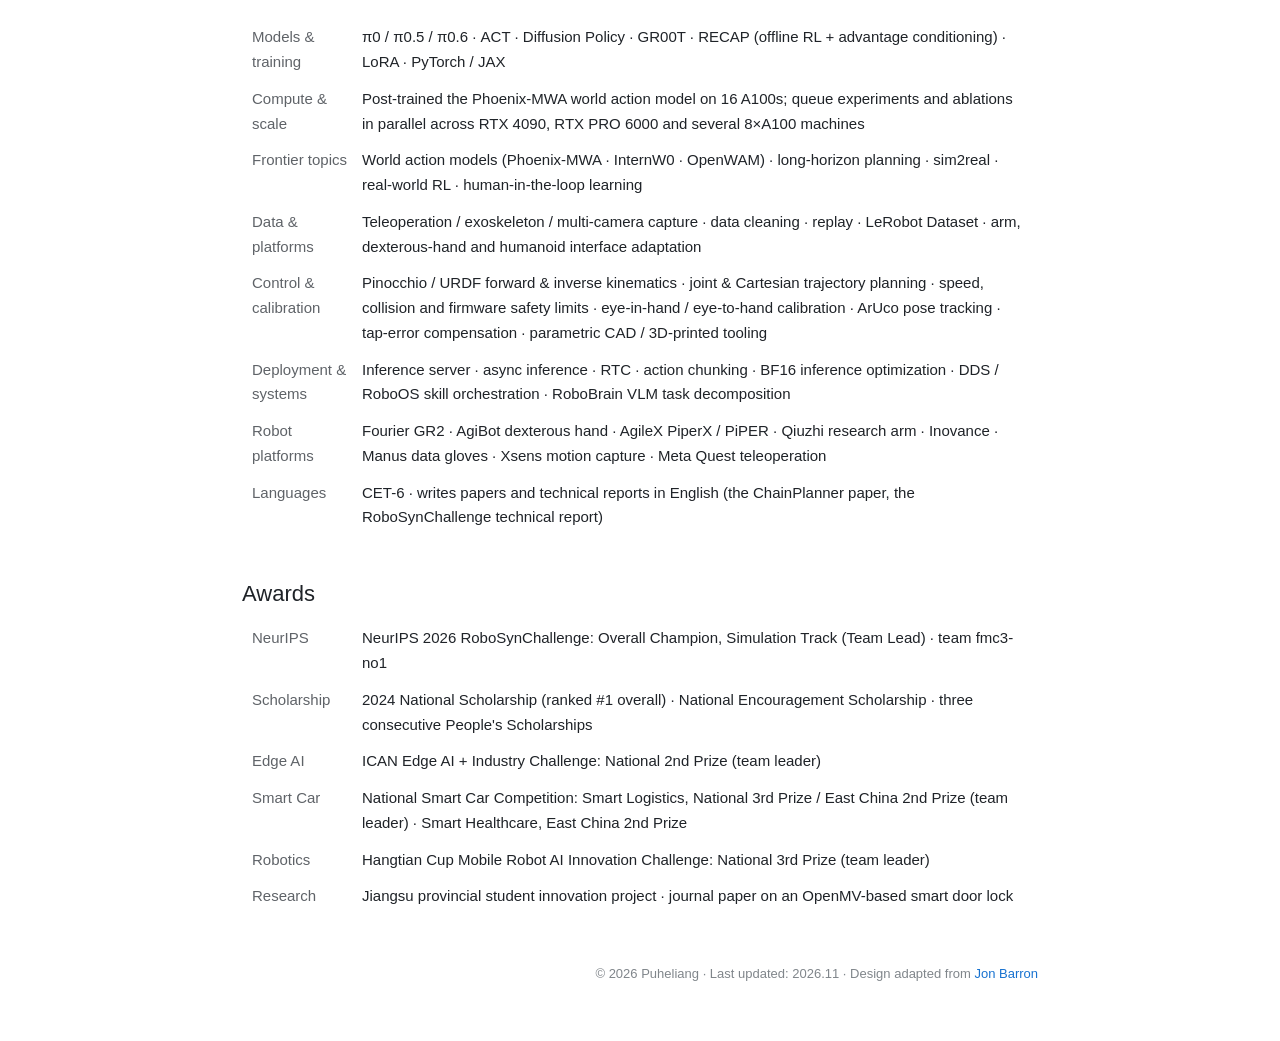
==== commit 180e604d: "feat: add Robot-use-tablet project, merge RoboSynChallenge into Projects, and expand control capabil" ====
--- a/index.html
+++ b/index.html
@@ -24,7 +24,7 @@
   <link rel="apple-touch-icon" href="/assets/apple-touch-icon.png">
   <link rel="manifest" href="/site.webmanifest">
   <title>Puheliang - Robot Learning Engineer (Embodied AI / VLA)</title>
-  <link rel="stylesheet" href="assets/site.css?v=b2593693">
+  <link rel="stylesheet" href="assets/site.css?v=460af742">
   <script type="application/ld+json">
   {
     "@context": "https://schema.org",
@@ -41,7 +41,7 @@
       { "@type": "CollegeOrUniversity", "name": "华东师范大学" },
       { "@type": "CollegeOrUniversity", "name": "江苏科技大学苏州理工学院" }
     ],
-    "knowsAbout": ["LeRobot", "VLA Policy", "World Action Model", "Phoenix-MWA", "ChainPlanner", "Long-Horizon Planning", "Sim2Real", "VLM", "π0", "π0.5", "π0.6", "RECAP", "Offline RL", "ACT", "Diffusion Policy", "GR00T", "触觉融合", "LoRA", "机器人真机部署", "异步推理"],
+    "knowsAbout": ["LeRobot", "VLA Policy", "World Action Model", "Phoenix-MWA", "ChainPlanner", "Long-Horizon Planning", "Sim2Real", "VLM", "π0", "π0.5", "π0.6", "RECAP", "Offline RL", "ACT", "Diffusion Policy", "GR00T", "触觉融合", "LoRA", "机器人真机部署", "异步推理", "运动学与轨迹规划", "手眼标定", "GUI Agent"],
     "sameAs": [
       "https://github.com/heliang-pu",
       "https://huggingface.co/puheliang",
@@ -63,7 +63,7 @@
         <div class="bio">
           <p data-i18n="bio1">I am a robot learning engineer working on embodied AI at FMC3-Robotics in Shanghai. I own VLA policies from data collection and training to real-robot deployment, on robotic arms, dexterous hands and humanoids.</p>
           <p><span data-i18n="bio2a">In 2026 I led the team that won the </span><a href="#competition" data-i18n="bio2b">NeurIPS 2026 RoboSynChallenge simulation track</a><span data-i18n="bio2c">. Lately I work on long-horizon tasks: I designed </span><a href="#chainplanner">ChainPlanner</a><span data-i18n="bio2d">, which lets a frozen world action model chain several skills from one instruction.</span></p>
-          <p data-i18n="bio3">I am also a part-time M.S. student in software engineering (embodied AI) at East China Normal University. I did my bachelor’s at Suzhou Institute of Technology, Jiangsu University of Science and Technology, ranked first overall, with the 2024 National Scholarship.</p>
+          <p data-i18n="bio3">I am also a part-time M.S. student in software engineering (embodied robot manipulation) at East China Normal University. I did my bachelor’s at Suzhou Institute of Technology, Jiangsu University of Science and Technology, ranked first overall, with the 2024 National Scholarship.</p>
         </div>
         <p class="links"><a href="mailto:puheliang122@gmail.com" data-i18n="linkEmail">Email</a><span class="sep">/</span><a href="heliang-pu-resume.pdf" data-i18n="linkCV">CV (PDF)</a><span class="sep">/</span><a href="https://github.com/heliang-pu" target="_blank" rel="noreferrer">GitHub</a><span class="sep">/</span><a href="https://huggingface.co/puheliang" target="_blank" rel="noreferrer">Hugging Face</a><span class="sep">/</span><a href="https://www.linkedin.com/in/heliang-pu-a26538416/" target="_blank" rel="noreferrer">LinkedIn</a></p>
       </div>
@@ -90,7 +90,7 @@
         <img class="exp-logo" src="assets/east-china-normal-university-emblem.png" alt="East China Normal University emblem" data-i18n-alt="ecnuLogoAlt" width="128" height="128" loading="lazy" decoding="async">
         <div>
           <div class="exp-head"><h3 data-i18n="exp2title">East China Normal University</h3><span class="when">2026.09 - 2029.06</span></div>
-          <div class="meta" data-i18n="exp2meta">M.S. in Software Engineering · Part-time (national entrance exam) · Embodied AI</div>
+          <div class="meta" data-i18n="exp2meta">M.S. in Software Engineering · Part-time (national entrance exam) · Embodied Robot Manipulation</div>
           <p class="note" data-i18n="exp2d1">Admitted after a year of exam prep; enrolled in Sep 2026 while working full-time.</p>
         </div>
       </div>
@@ -122,6 +122,61 @@
       </div>
       <p class="lead" data-i18n="projLead">Selected projects. Highlighted ones are recent; hover over a video to play it.</p>
 
+      <div class="project-group" id="competition">
+        <article class="item hl">
+          <img class="item-media" src="assets/competition/drawer-open-place-tile.webp" alt="RoboSynChallenge drawer task: simulation on the left, real robot on the right" data-i18n-alt="compImgAlt" width="640" height="240" loading="lazy" decoding="async">
+          <div>
+            <h3><a href="projects.html#robosyn" data-i18n="compTitle">NeurIPS 2026 RoboSynChallenge: Overall Champion, Simulation Track (Team Lead)</a></h3>
+            <p class="meta" data-i18n="compMeta">Team fmc3-no1 · ten dual-arm manipulation tasks</p>
+            <p class="item-links"><a href="projects.html#robosyn" data-i18n="linkDetails">details</a><span class="sep">/</span><a href="competition.html" data-i18n="compLinkTasks">ten tasks, sim vs. real</a><span class="sep">/</span><a href="competition.html#methods" data-i18n="compMethodsLink">methods</a></p>
+            <p data-i18n="compDesc">Team fmc3-no1, ten bimanual manipulation tasks: one π0.5 fine-tuned per task in simulation, with most of the score coming from data; on real robots, the world action model Phoenix-MWA post-trained on real data only.</p>
+          </div>
+        </article>
+        <div class="task-grid">
+          <a class="task-tile" href="competition.html#click-bell">
+            <img src="assets/competition/click-bell-tile.webp" alt="" width="640" height="240" loading="lazy" decoding="async">
+            <span class="task-tile-text"><span class="task-num">01</span><span data-i18n="tkBell">Ring the bell</span></span>
+          </a>
+          <a class="task-tile" href="competition.html#drawer-open-place">
+            <img src="assets/competition/drawer-open-place-tile.webp" alt="" width="640" height="240" loading="lazy" decoding="async">
+            <span class="task-tile-text"><span class="task-num">02</span><span data-i18n="tkDrawer">Drawer and tomato</span></span>
+          </a>
+          <a class="task-tile" href="competition.html#handle-basket">
+            <img src="assets/competition/handle-basket-tile.webp" alt="" width="640" height="240" loading="lazy" decoding="async">
+            <span class="task-tile-text"><span class="task-num">03</span><span data-i18n="tkBasket">Bottle into basket</span></span>
+          </a>
+          <a class="task-tile" href="competition.html#item-assembly">
+            <img src="assets/competition/item-assembly-tile.webp" alt="" width="640" height="240" loading="lazy" decoding="async">
+            <span class="task-tile-text"><span class="task-num">04</span><span data-i18n="tkAssembly">Dock two tubes</span></span>
+          </a>
+          <a class="task-tile" href="competition.html#items-handover">
+            <img src="assets/competition/items-handover-tile.webp" alt="" width="640" height="240" loading="lazy" decoding="async">
+            <span class="task-tile-text"><span class="task-num">05</span><span data-i18n="tkHandover">Pen handover</span></span>
+          </a>
+          <a class="task-tile" href="competition.html#manipulate-pipette">
+            <img src="assets/competition/manipulate-pipette-tile.webp" alt="" width="640" height="240" loading="lazy" decoding="async">
+            <span class="task-tile-text"><span class="task-num">06</span><span data-i18n="tkPipette">Pipette transfer</span></span>
+          </a>
+          <a class="task-tile" href="competition.html#mixer-operating">
+            <img src="assets/competition/mixer-operating-tile.webp" alt="" width="640" height="240" loading="lazy" decoding="async">
+            <span class="task-tile-text"><span class="task-num">07</span><span data-i18n="tkMixer">Beaker on the mixer</span></span>
+          </a>
+          <a class="task-tile" href="competition.html#sample-loading">
+            <img src="assets/competition/sample-loading-tile.webp" alt="" width="640" height="240" loading="lazy" decoding="async">
+            <span class="task-tile-text"><span class="task-num">08</span><span data-i18n="tkSample">Test tube into rack</span></span>
+          </a>
+          <a class="task-tile" href="competition.html#table-rearrangement">
+            <img src="assets/competition/table-rearrangement-tile.webp" alt="" width="640" height="240" loading="lazy" decoding="async">
+            <span class="task-tile-text"><span class="task-num">09</span><span data-i18n="tkTable">Set the cutlery</span></span>
+          </a>
+          <a class="task-tile" href="competition.html#water-pouring">
+            <img src="assets/competition/water-pouring-tile.webp" alt="" width="640" height="240" loading="lazy" decoding="async">
+            <span class="task-tile-text"><span class="task-num">10</span><span data-i18n="tkWater">Pour water</span></span>
+          </a>
+        </div>
+        <p class="task-grid-foot" data-i18n="compTileNote">Each image: simulation on the left, real robot on the right. Open one to compare them side by side.</p>
+      </div>
+
       <article class="item hl" id="chainplanner" data-hover-play>
         <video class="item-media" controls muted preload="none" playsinline width="1280" height="720" poster="assets/projects/chainplanner-goal-only.webp" aria-label="Play: ChainPlanner splits an instruction that only states the goal into 3 steps and completes them" data-i18n-aria="p5video">
           <source src="assets/projects/chainplanner-goal-only.mp4" type="video/mp4">
@@ -160,62 +215,18 @@
           <p class="res" data-i18n="p1res">Dual-arm fine manipulation success 30% → 70%</p>
         </div>
       </article>
-    </section>
-
-    <section class="section" id="competition">
-      <h2 data-i18n="secComp">Competition</h2>
-      <article class="item hl">
-        <img class="item-media" src="assets/competition/drawer-open-place-tile.webp" alt="RoboSynChallenge drawer task: simulation on the left, real robot on the right" data-i18n-alt="compImgAlt" width="640" height="240" loading="lazy" decoding="async">
-        <div>
-          <h3 data-i18n="compTitle">NeurIPS 2026 RoboSynChallenge: Overall Champion, Simulation Track (Team Lead)</h3>
-          <p class="meta" data-i18n="compMeta">Team fmc3-no1 · ten dual-arm manipulation tasks</p>
-          <p class="item-links"><a href="competition.html" data-i18n="compLinkTasks">ten tasks, sim vs. real</a><span class="sep">/</span><a href="competition.html#methods" data-i18n="compMethodsLink">methods</a></p>
-          <p data-i18n="compDesc">Team fmc3-no1, ten bimanual manipulation tasks: one π0.5 fine-tuned per task in simulation, with most of the score coming from data; on real robots, the world action model Phoenix-MWA post-trained on real data only.</p>
-        </div>
-      </article>
-      <div class="task-grid">
-          <a class="task-tile" href="competition.html#click-bell">
-            <img src="assets/competition/click-bell-tile.webp" alt="" width="640" height="240" loading="lazy" decoding="async">
-            <span class="task-tile-text"><span class="task-num">01</span><span data-i18n="tkBell">Ring the bell</span></span>
-          </a>
-          <a class="task-tile" href="competition.html#drawer-open-place">
-            <img src="assets/competition/drawer-open-place-tile.webp" alt="" width="640" height="240" loading="lazy" decoding="async">
-            <span class="task-tile-text"><span class="task-num">02</span><span data-i18n="tkDrawer">Drawer and tomato</span></span>
-          </a>
-          <a class="task-tile" href="competition.html#handle-basket">
-            <img src="assets/competition/handle-basket-tile.webp" alt="" width="640" height="240" loading="lazy" decoding="async">
-            <span class="task-tile-text"><span class="task-num">03</span><span data-i18n="tkBasket">Bottle into basket</span></span>
-          </a>
-          <a class="task-tile" href="competition.html#item-assembly">
-            <img src="assets/competition/item-assembly-tile.webp" alt="" width="640" height="240" loading="lazy" decoding="async">
-            <span class="task-tile-text"><span class="task-num">04</span><span data-i18n="tkAssembly">Dock two tubes</span></span>
-          </a>
-          <a class="task-tile" href="competition.html#items-handover">
-            <img src="assets/competition/items-handover-tile.webp" alt="" width="640" height="240" loading="lazy" decoding="async">
-            <span class="task-tile-text"><span class="task-num">05</span><span data-i18n="tkHandover">Pen handover</span></span>
-          </a>
-          <a class="task-tile" href="competition.html#manipulate-pipette">
-            <img src="assets/competition/manipulate-pipette-tile.webp" alt="" width="640" height="240" loading="lazy" decoding="async">
-            <span class="task-tile-text"><span class="task-num">06</span><span data-i18n="tkPipette">Pipette transfer</span></span>
-          </a>
-          <a class="task-tile" href="competition.html#mixer-operating">
-            <img src="assets/competition/mixer-operating-tile.webp" alt="" width="640" height="240" loading="lazy" decoding="async">
-            <span class="task-tile-text"><span class="task-num">07</span><span data-i18n="tkMixer">Beaker on the mixer</span></span>
-          </a>
-          <a class="task-tile" href="competition.html#sample-loading">
-            <img src="assets/competition/sample-loading-tile.webp" alt="" width="640" height="240" loading="lazy" decoding="async">
-            <span class="task-tile-text"><span class="task-num">08</span><span data-i18n="tkSample">Test tube into rack</span></span>
-          </a>
-          <a class="task-tile" href="competition.html#table-rearrangement">
-            <img src="assets/competition/table-rearrangement-tile.webp" alt="" width="640" height="240" loading="lazy" decoding="async">
-            <span class="task-tile-text"><span class="task-num">09</span><span data-i18n="tkTable">Set the cutlery</span></span>
-          </a>
-          <a class="task-tile" href="competition.html#water-pouring">
-            <img src="assets/competition/water-pouring-tile.webp" alt="" width="640" height="240" loading="lazy" decoding="async">
-            <span class="task-tile-text"><span class="task-num">10</span><span data-i18n="tkWater">Pour water</span></span>
-          </a>
-      </div>
-      <p class="task-grid-foot" data-i18n="compTileNote">Each image: simulation on the left, real robot on the right. Open one to compare them side by side.</p>
+
+      <article class="item" id="tablet-tap" data-hover-play>
+        <video class="item-media" controls muted preload="none" playsinline width="1280" height="720" poster="assets/projects/tablet-tap-demo.webp" aria-label="Play: PiPER arm using a stylus to operate an Android tablet via camera and GUI-Owl-1.5" data-i18n-aria="p6video">
+          <source src="assets/projects/tablet-tap-demo.mp4" type="video/mp4">
+        </video>
+        <div>
+          <h3><a href="projects.html#tablet-tap" data-i18n="p6t">PiPER Arm Operating an Android Tablet with a GUI Agent</a></h3>
+          <p class="meta" data-i18n="p6meta">2026 · camera-only (no ADB) · real single-arm robot</p>
+          <p class="item-links"><a href="projects.html#tablet-tap" data-i18n="linkDetails">details</a><span class="sep">/</span><a href="https://github.com/heliang-pu/Robot-use-tablet" target="_blank" rel="noreferrer" data-i18n="linkCode">code</a></p>
+          <p data-i18n="p6s">Spoken or typed instructions (SenseVoiceSmall) drive a PiPER arm holding a 3D-printed compliant stylus to operate an Android tablet using cameras alone: GUI-Owl-1.5 plans taps and swipes on rectified wrist-camera views, backed by Pinocchio IK, hand-eye calibration, ArUco tracking, and leave-one-out tap-error correction.</p>
+        </div>
+      </article>
     </section>
 
     <section class="section" id="publications">
@@ -241,6 +252,7 @@
         <div><dt data-i18n="sk6t">Compute &amp; scale</dt><dd data-i18n="sk6d">Post-trained the Phoenix-MWA world action model on 16 A100s; queue experiments and ablations in parallel across RTX 4090, RTX PRO 6000 and several 8×A100 machines</dd></div>
         <div><dt data-i18n="sk2t">Frontier topics</dt><dd data-i18n="sk2d">World action models (Phoenix-MWA · InternW0 · OpenWAM) · long-horizon planning · sim2real · real-world RL · human-in-the-loop learning</dd></div>
         <div><dt data-i18n="sk3t">Data &amp; platforms</dt><dd data-i18n="sk3d">Teleoperation / exoskeleton / multi-camera capture · data cleaning · replay · LeRobot Dataset · arm, dexterous-hand and humanoid interface adaptation</dd></div>
+        <div><dt data-i18n="sk8t">Control &amp; calibration</dt><dd data-i18n="sk8d">Pinocchio / URDF forward &amp; inverse kinematics · joint &amp; Cartesian trajectory planning · speed, collision and firmware safety limits · eye-in-hand / eye-to-hand calibration · ArUco pose tracking · tap-error compensation · parametric CAD / 3D-printed tooling</dd></div>
         <div><dt data-i18n="sk4t">Deployment &amp; systems</dt><dd data-i18n="sk4d">Inference server · async inference · RTC · action chunking · BF16 inference optimization · DDS / RoboOS skill orchestration · RoboBrain VLM task decomposition</dd></div>
         <div><dt data-i18n="sk5t">Robot platforms</dt><dd data-i18n="sk5d">Fourier GR2 · AgiBot dexterous hand · AgileX PiperX / PiPER · Qiuzhi research arm · Inovance · Manus data gloves · Xsens motion capture · Meta Quest teleoperation</dd></div>
         <div><dt data-i18n="sk7t">Languages</dt><dd data-i18n="sk7d">CET-6 · writes papers and technical reports in English (the ChainPlanner paper, the RoboSynChallenge technical report)</dd></div>
@@ -262,7 +274,7 @@
     <footer class="footer">© 2026 <span data-i18n="name">Puheliang</span> · <span data-i18n="footerUpdated">Last updated: 2026.11</span> · <span data-i18n="footerCredit">Design adapted from</span> <a href="https://jonbarron.info/" target="_blank" rel="noreferrer">Jon Barron</a></footer>
   </main>
 
-  <script src="assets/i18n.js?v=1e5b0a68"></script>
+  <script src="assets/i18n.js?v=48b35a04"></script>
   <script src="assets/site.js?v=7cc8cdeb"></script>
 </body>
 </html>
--- a/assets/site.css
+++ b/assets/site.css
@@ -380,6 +380,11 @@
   font-size: 14px;
 }
 
+.project-group {
+  scroll-margin-top: 16px;
+  margin-bottom: 14px;
+}
+
 /* ---------- 论文：标题、作者（自己加粗）、去向和一句说明 ---------- */
 
 .pub {
@@ -553,6 +558,14 @@
   object-fit: contain;
 }
 
+#robosyn .project-shot {
+  aspect-ratio: 8 / 3;
+}
+
+.project-card .item-links {
+  margin-top: 10px;
+}
+
 .tech-row {
   display: flex;
   flex-wrap: wrap;
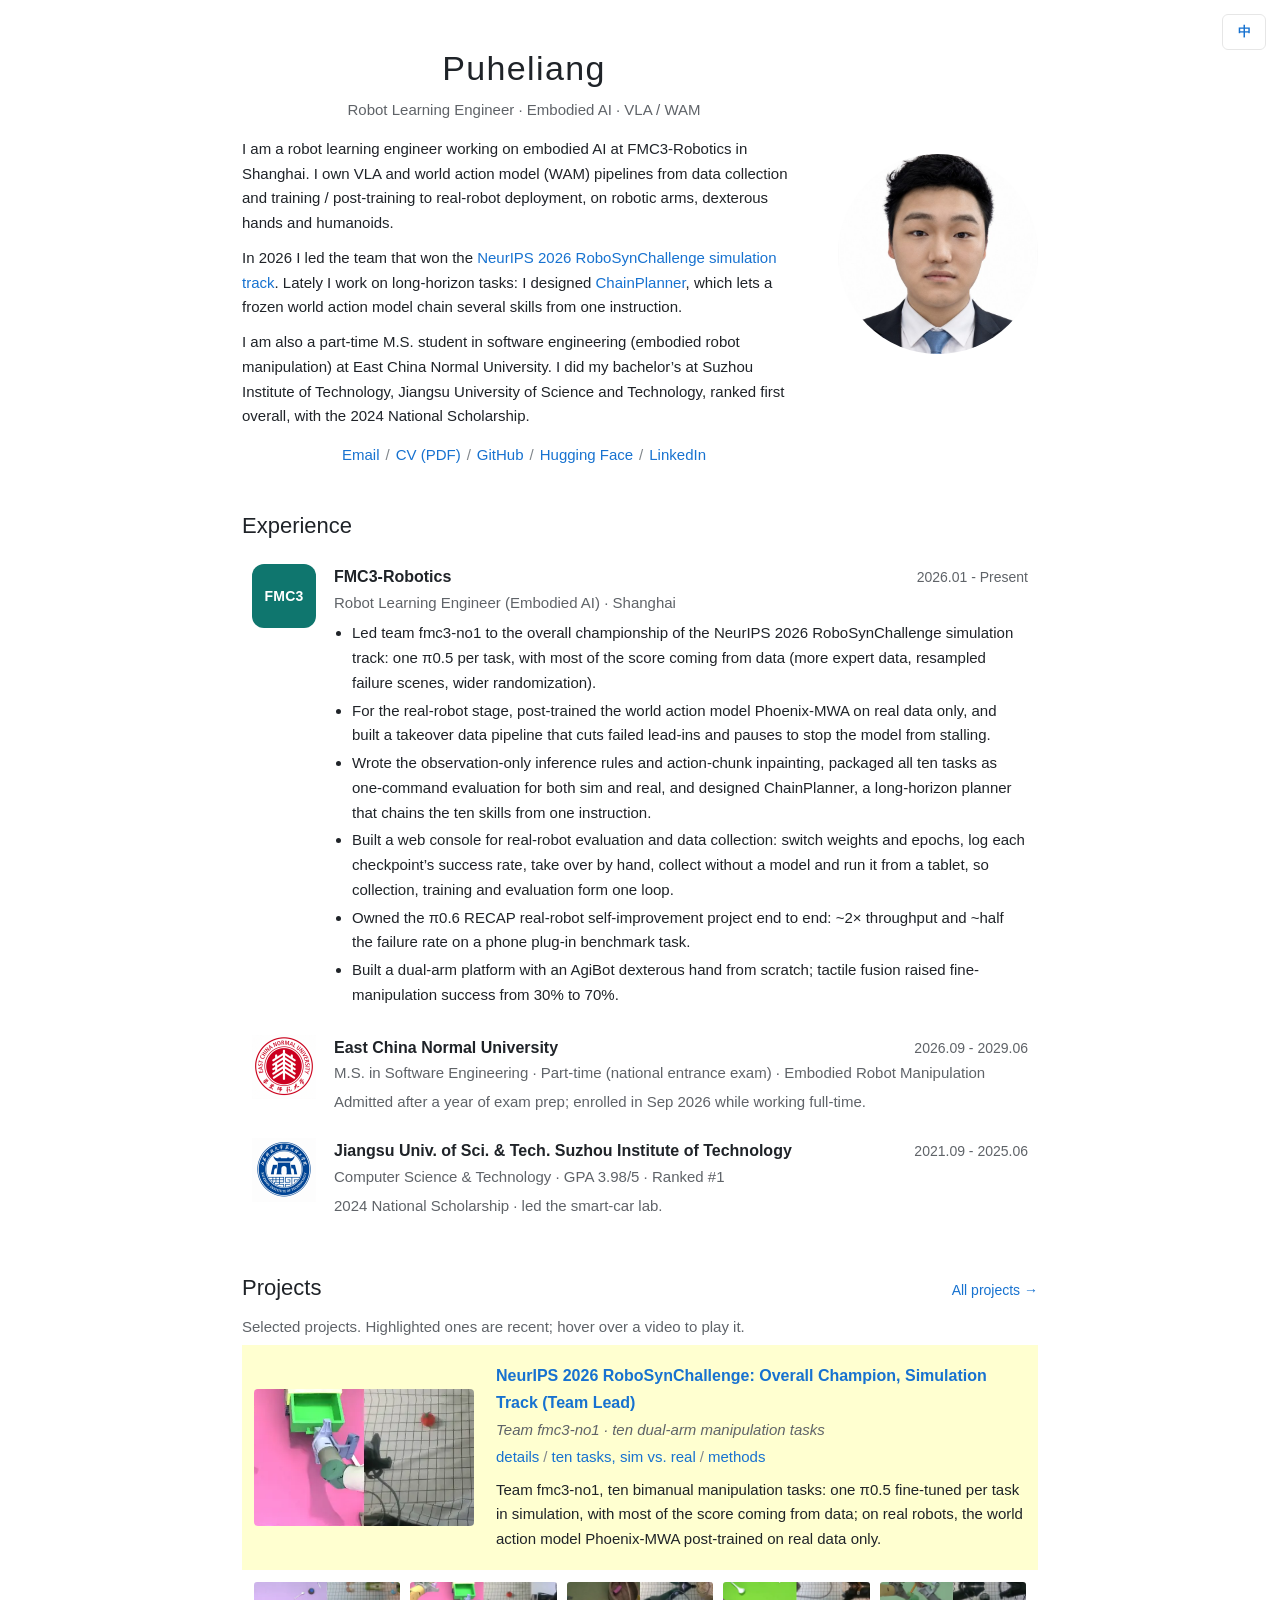
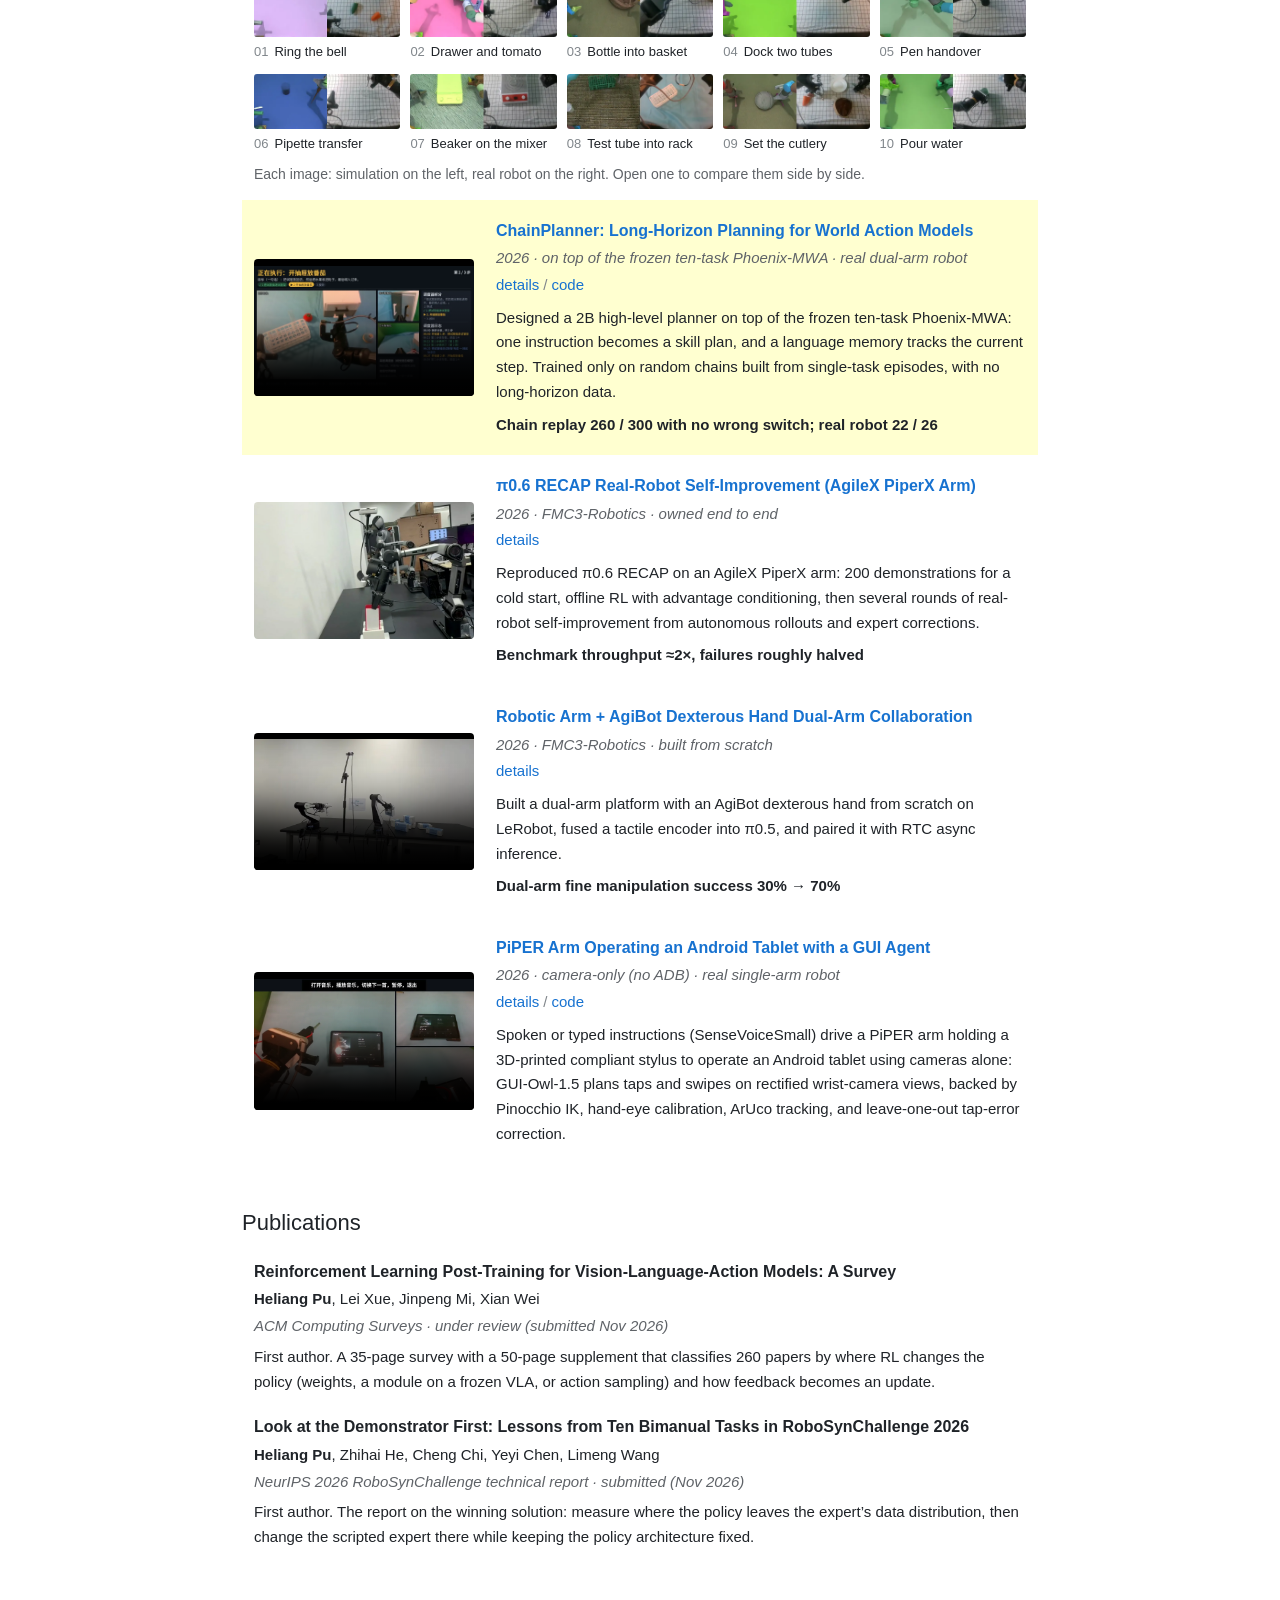
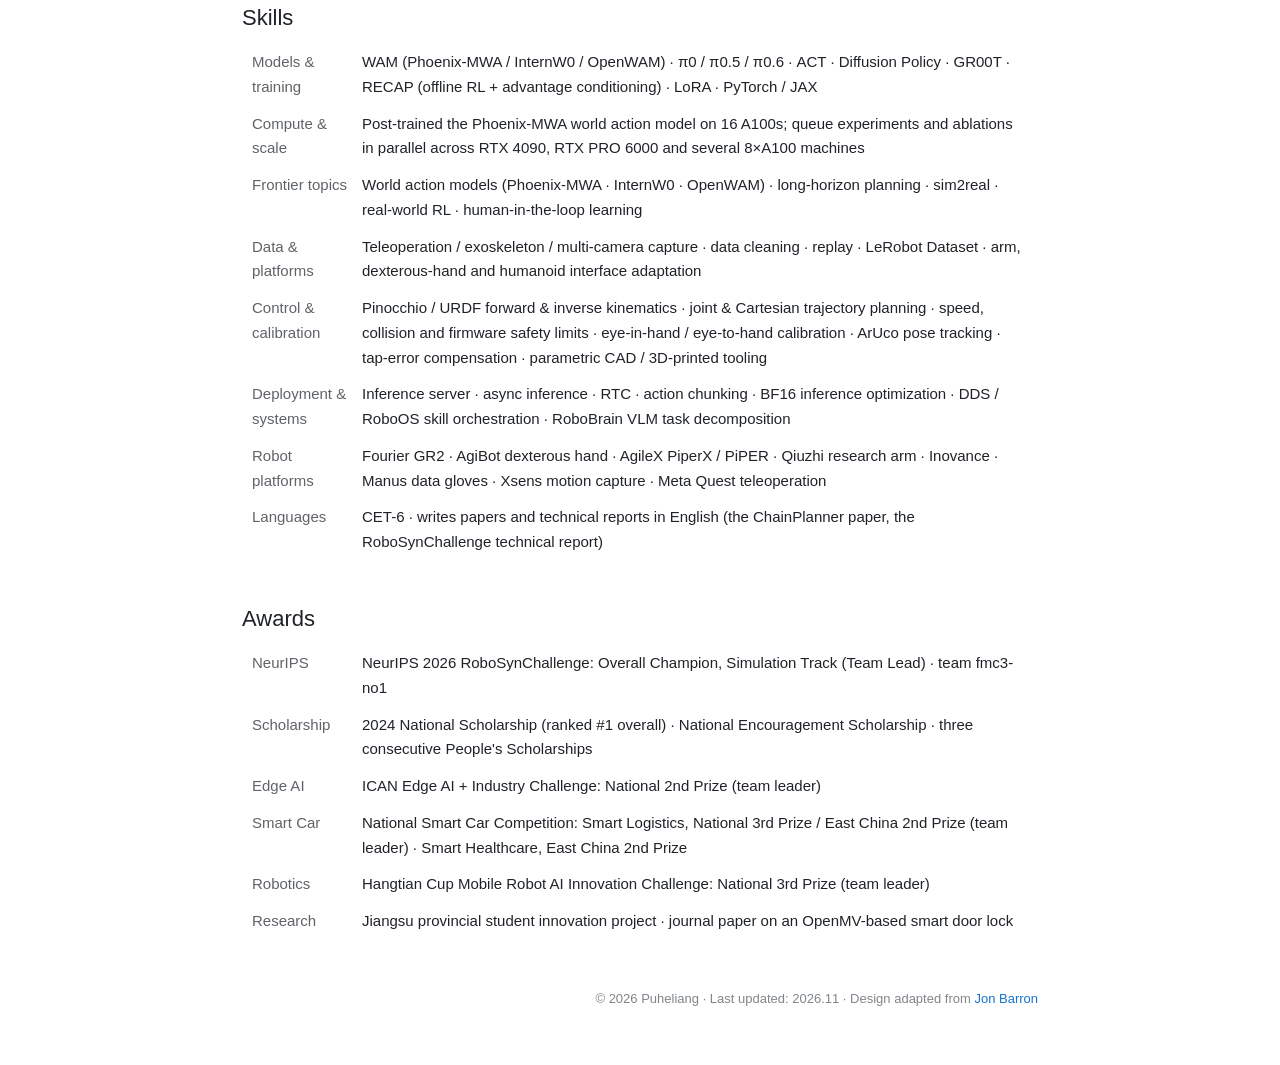
==== commit f2c2b46a: "feat: highlight WAM alongside VLA on site and ship redesigned classic resume PDF - Update site bio, " ====
--- a/index.html
+++ b/index.html
@@ -3,39 +3,39 @@
 <head>
   <meta charset="UTF-8">
   <meta name="viewport" content="width=device-width, initial-scale=1.0">
-  <meta name="description" content="Puheliang, robot learning engineer (embodied AI / VLA) at FMC3-Robotics. Led the team that won the NeurIPS 2026 RoboSynChallenge simulation track; π0.6 RECAP self-improvement on a real robot (~2× throughput, ~half the failures on the benchmark task); tactile fusion in π0.5 lifted dual-arm fine-manipulation success from 30% to 70%.">
+  <meta name="description" content="Puheliang, robot learning engineer (VLA / WAM) at FMC3-Robotics. Led the team that won the NeurIPS 2026 RoboSynChallenge simulation track and deployed world action models on real robots; π0.6 RECAP self-improvement on a real robot (~2× throughput, ~half the failures on the benchmark task); tactile fusion in π0.5 lifted dual-arm fine-manipulation success from 30% to 70%.">
   <meta name="theme-color" content="#ffffff">
-  <meta property="og:title" content="Puheliang - Robot Learning Engineer (Embodied AI / VLA)">
-  <meta property="og:description" content="Puheliang, robot learning engineer (embodied AI / VLA) at FMC3-Robotics. Led the team that won the NeurIPS 2026 RoboSynChallenge simulation track; π0.6 RECAP self-improvement on a real robot (~2× throughput, ~half the failures on the benchmark task); tactile fusion in π0.5 lifted dual-arm fine-manipulation success from 30% to 70%.">
+  <meta property="og:title" content="Puheliang - Robot Learning Engineer (VLA / WAM)">
+  <meta property="og:description" content="Puheliang, robot learning engineer (VLA / WAM) at FMC3-Robotics. Led the team that won the NeurIPS 2026 RoboSynChallenge simulation track and deployed world action models on real robots; π0.6 RECAP self-improvement on a real robot (~2× throughput, ~half the failures on the benchmark task); tactile fusion in π0.5 lifted dual-arm fine-manipulation success from 30% to 70%.">
   <meta property="og:type" content="profile">
   <meta property="og:url" content="https://heliang-pu.github.io/">
   <meta property="og:image" content="https://heliang-pu.github.io/assets/og-cover.png">
   <meta property="og:image:width" content="1200">
   <meta property="og:image:height" content="630">
   <meta property="og:image:type" content="image/png">
-  <meta property="og:image:alt" content="Puheliang - Robot Learning Engineer (Embodied AI / VLA)">
+  <meta property="og:image:alt" content="Puheliang - Robot Learning Engineer (VLA / WAM)">
   <meta name="twitter:card" content="summary_large_image">
-  <meta name="twitter:title" content="Puheliang - Robot Learning Engineer (Embodied AI / VLA)">
-  <meta name="twitter:description" content="Puheliang, robot learning engineer (embodied AI / VLA) at FMC3-Robotics. Led the team that won the NeurIPS 2026 RoboSynChallenge simulation track; π0.6 RECAP self-improvement on a real robot (~2× throughput, ~half the failures on the benchmark task); tactile fusion in π0.5 lifted dual-arm fine-manipulation success from 30% to 70%.">
+  <meta name="twitter:title" content="Puheliang - Robot Learning Engineer (VLA / WAM)">
+  <meta name="twitter:description" content="Puheliang, robot learning engineer (VLA / WAM) at FMC3-Robotics. Led the team that won the NeurIPS 2026 RoboSynChallenge simulation track and deployed world action models on real robots; π0.6 RECAP self-improvement on a real robot (~2× throughput, ~half the failures on the benchmark task); tactile fusion in π0.5 lifted dual-arm fine-manipulation success from 30% to 70%.">
   <meta name="twitter:image" content="https://heliang-pu.github.io/assets/og-cover.png">
-  <meta name="twitter:image:alt" content="Puheliang - Robot Learning Engineer (Embodied AI / VLA)">
+  <meta name="twitter:image:alt" content="Puheliang - Robot Learning Engineer (VLA / WAM)">
   <link rel="canonical" href="https://heliang-pu.github.io/">
   <link rel="icon" href="/assets/icon-192.png" type="image/png" sizes="192x192">
   <link rel="apple-touch-icon" href="/assets/apple-touch-icon.png">
   <link rel="manifest" href="/site.webmanifest">
-  <title>Puheliang - Robot Learning Engineer (Embodied AI / VLA)</title>
+  <title>Puheliang - Robot Learning Engineer (VLA / WAM)</title>
   <link rel="stylesheet" href="assets/site.css?v=460af742">
   <script type="application/ld+json">
   {
     "@context": "https://schema.org",
     "@type": "Person",
     "name": "蒲贺良",
-    "jobTitle": "具身智能 / VLA 算法工程师",
+    "jobTitle": "具身智能算法工程师（VLA / WAM）",
     "worksFor": { "@type": "Organization", "name": "FMC3-Robotics" },
     "url": "https://heliang-pu.github.io/",
     "email": "puheliang122@gmail.com",
     "image": "https://heliang-pu.github.io/assets/portrait.jpg",
-    "description": "具身智能 / VLA 算法工程师：带队获 NeurIPS 2026 RoboSynChallenge 仿真赛道全球总冠军，π0.6 RECAP 真机自改进使标杆任务吞吐约翻倍，π0.5 融合触觉使双臂精细操作成功率 30%→70%，覆盖机械臂、灵巧手与人形机器人。",
+    "description": "具身智能算法工程师（VLA / WAM）：带队获 NeurIPS 2026 RoboSynChallenge 仿真赛道全球总冠军并落地世界动作模型真机部署，π0.6 RECAP 真机自改进使标杆任务吞吐约翻倍，π0.5 融合触觉使双臂精细操作成功率 30%→70%，覆盖机械臂、灵巧手与人形机器人。",
     "address": { "@type": "PostalAddress", "addressLocality": "上海", "addressCountry": "CN" },
     "alumniOf": [
       { "@type": "CollegeOrUniversity", "name": "华东师范大学" },
@@ -59,9 +59,9 @@
       <img class="portrait" src="assets/portrait.jpg" alt="Portrait of Puheliang" width="600" height="800" decoding="async">
       <div class="hero-text">
         <h1 data-i18n="name">Puheliang</h1>
-        <p class="role" data-i18n="role">Robot Learning Engineer · Embodied AI / VLA</p>
+        <p class="role" data-i18n="role">Robot Learning Engineer · Embodied AI · VLA / WAM</p>
         <div class="bio">
-          <p data-i18n="bio1">I am a robot learning engineer working on embodied AI at FMC3-Robotics in Shanghai. I own VLA policies from data collection and training to real-robot deployment, on robotic arms, dexterous hands and humanoids.</p>
+          <p data-i18n="bio1">I am a robot learning engineer working on embodied AI at FMC3-Robotics in Shanghai. I own VLA and world action model (WAM) pipelines from data collection and training / post-training to real-robot deployment, on robotic arms, dexterous hands and humanoids.</p>
           <p><span data-i18n="bio2a">In 2026 I led the team that won the </span><a href="#competition" data-i18n="bio2b">NeurIPS 2026 RoboSynChallenge simulation track</a><span data-i18n="bio2c">. Lately I work on long-horizon tasks: I designed </span><a href="#chainplanner">ChainPlanner</a><span data-i18n="bio2d">, which lets a frozen world action model chain several skills from one instruction.</span></p>
           <p data-i18n="bio3">I am also a part-time M.S. student in software engineering (embodied robot manipulation) at East China Normal University. I did my bachelor’s at Suzhou Institute of Technology, Jiangsu University of Science and Technology, ranked first overall, with the 2024 National Scholarship.</p>
         </div>
@@ -248,7 +248,7 @@
     <section class="section" id="skills">
       <h2 data-i18n="secSkillRows">Skills</h2>
       <dl class="skill-rows">
-        <div><dt data-i18n="sk1t">Models &amp; training</dt><dd data-i18n="sk1d">π0 / π0.5 / π0.6 · ACT · Diffusion Policy · GR00T · RECAP (offline RL + advantage conditioning) · LoRA · PyTorch / JAX</dd></div>
+        <div><dt data-i18n="sk1t">Models &amp; training</dt><dd data-i18n="sk1d">WAM (Phoenix-MWA / InternW0 / OpenWAM) · π0 / π0.5 / π0.6 · ACT · Diffusion Policy · GR00T · RECAP (offline RL + advantage conditioning) · LoRA · PyTorch / JAX</dd></div>
         <div><dt data-i18n="sk6t">Compute &amp; scale</dt><dd data-i18n="sk6d">Post-trained the Phoenix-MWA world action model on 16 A100s; queue experiments and ablations in parallel across RTX 4090, RTX PRO 6000 and several 8×A100 machines</dd></div>
         <div><dt data-i18n="sk2t">Frontier topics</dt><dd data-i18n="sk2d">World action models (Phoenix-MWA · InternW0 · OpenWAM) · long-horizon planning · sim2real · real-world RL · human-in-the-loop learning</dd></div>
         <div><dt data-i18n="sk3t">Data &amp; platforms</dt><dd data-i18n="sk3d">Teleoperation / exoskeleton / multi-camera capture · data cleaning · replay · LeRobot Dataset · arm, dexterous-hand and humanoid interface adaptation</dd></div>
@@ -274,7 +274,7 @@
     <footer class="footer">© 2026 <span data-i18n="name">Puheliang</span> · <span data-i18n="footerUpdated">Last updated: 2026.11</span> · <span data-i18n="footerCredit">Design adapted from</span> <a href="https://jonbarron.info/" target="_blank" rel="noreferrer">Jon Barron</a></footer>
   </main>
 
-  <script src="assets/i18n.js?v=48b35a04"></script>
+  <script src="assets/i18n.js?v=a31cfc63"></script>
   <script src="assets/site.js?v=7cc8cdeb"></script>
 </body>
 </html>
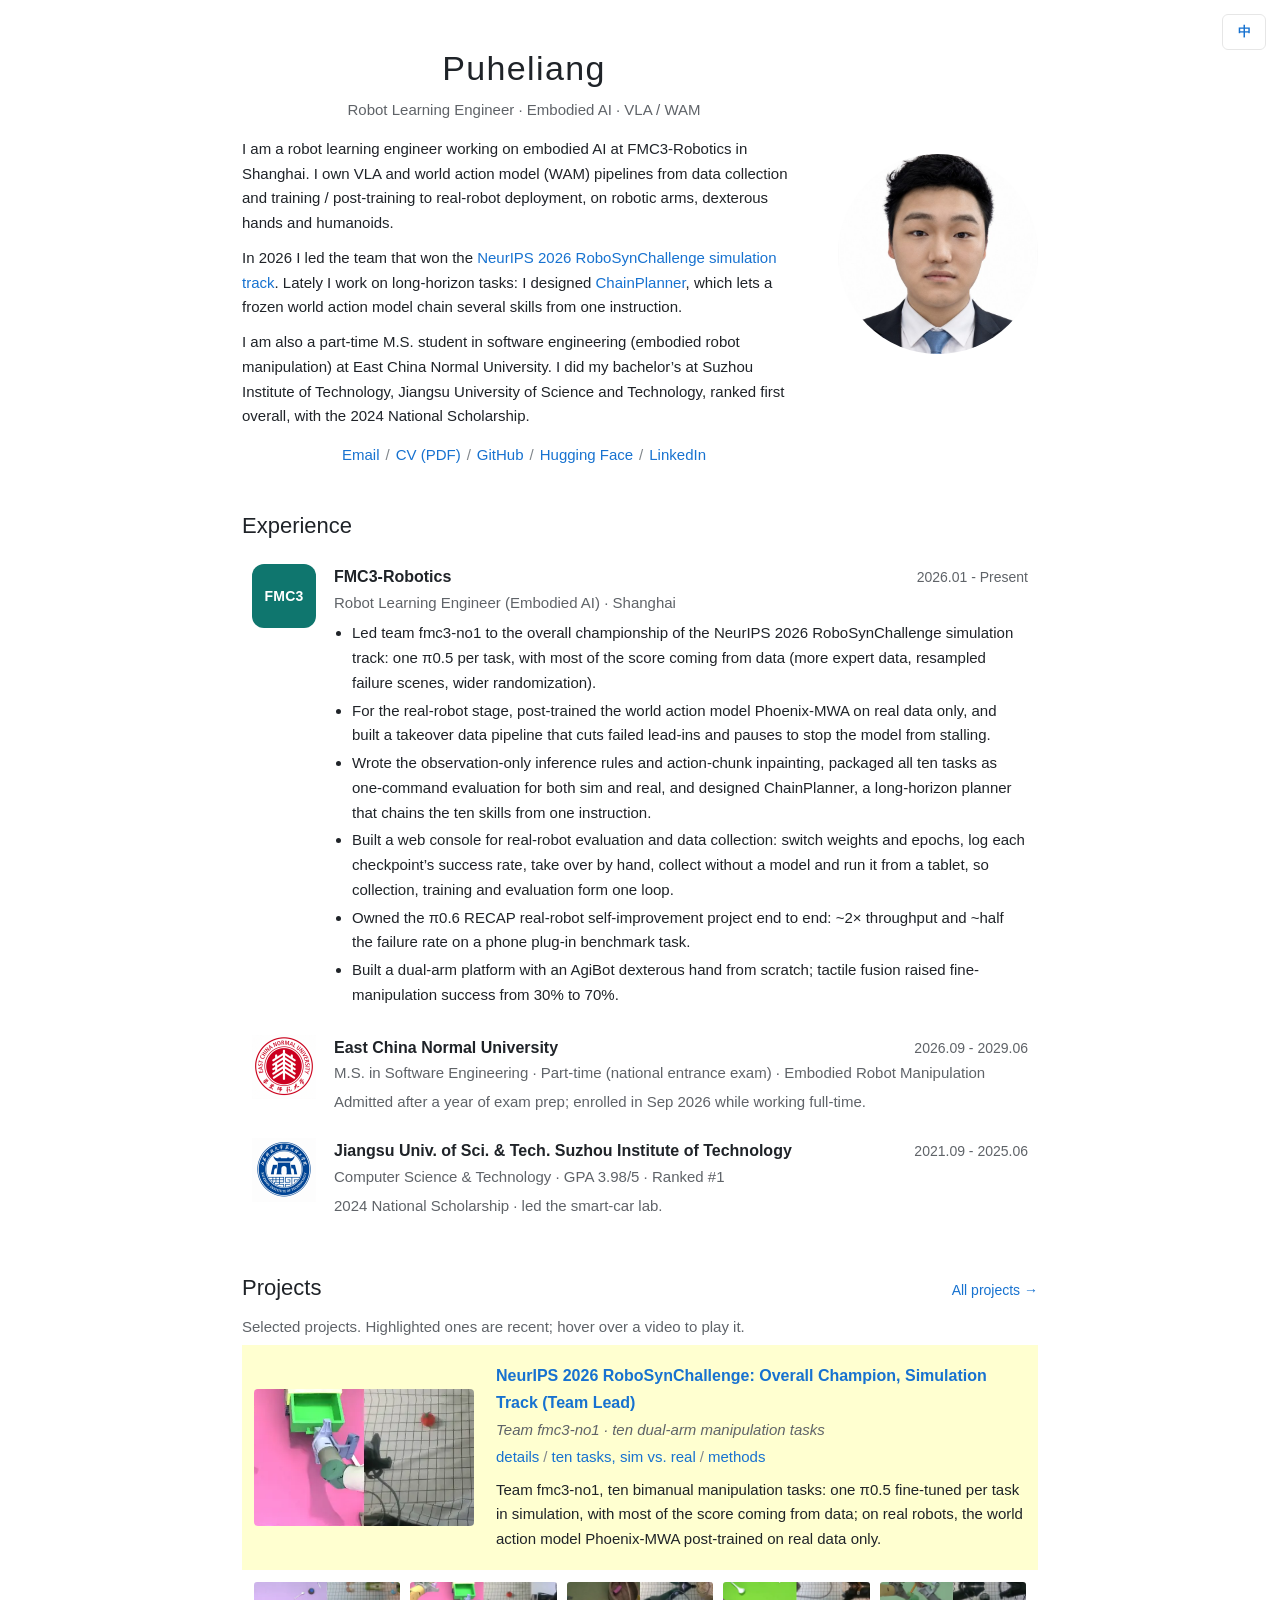
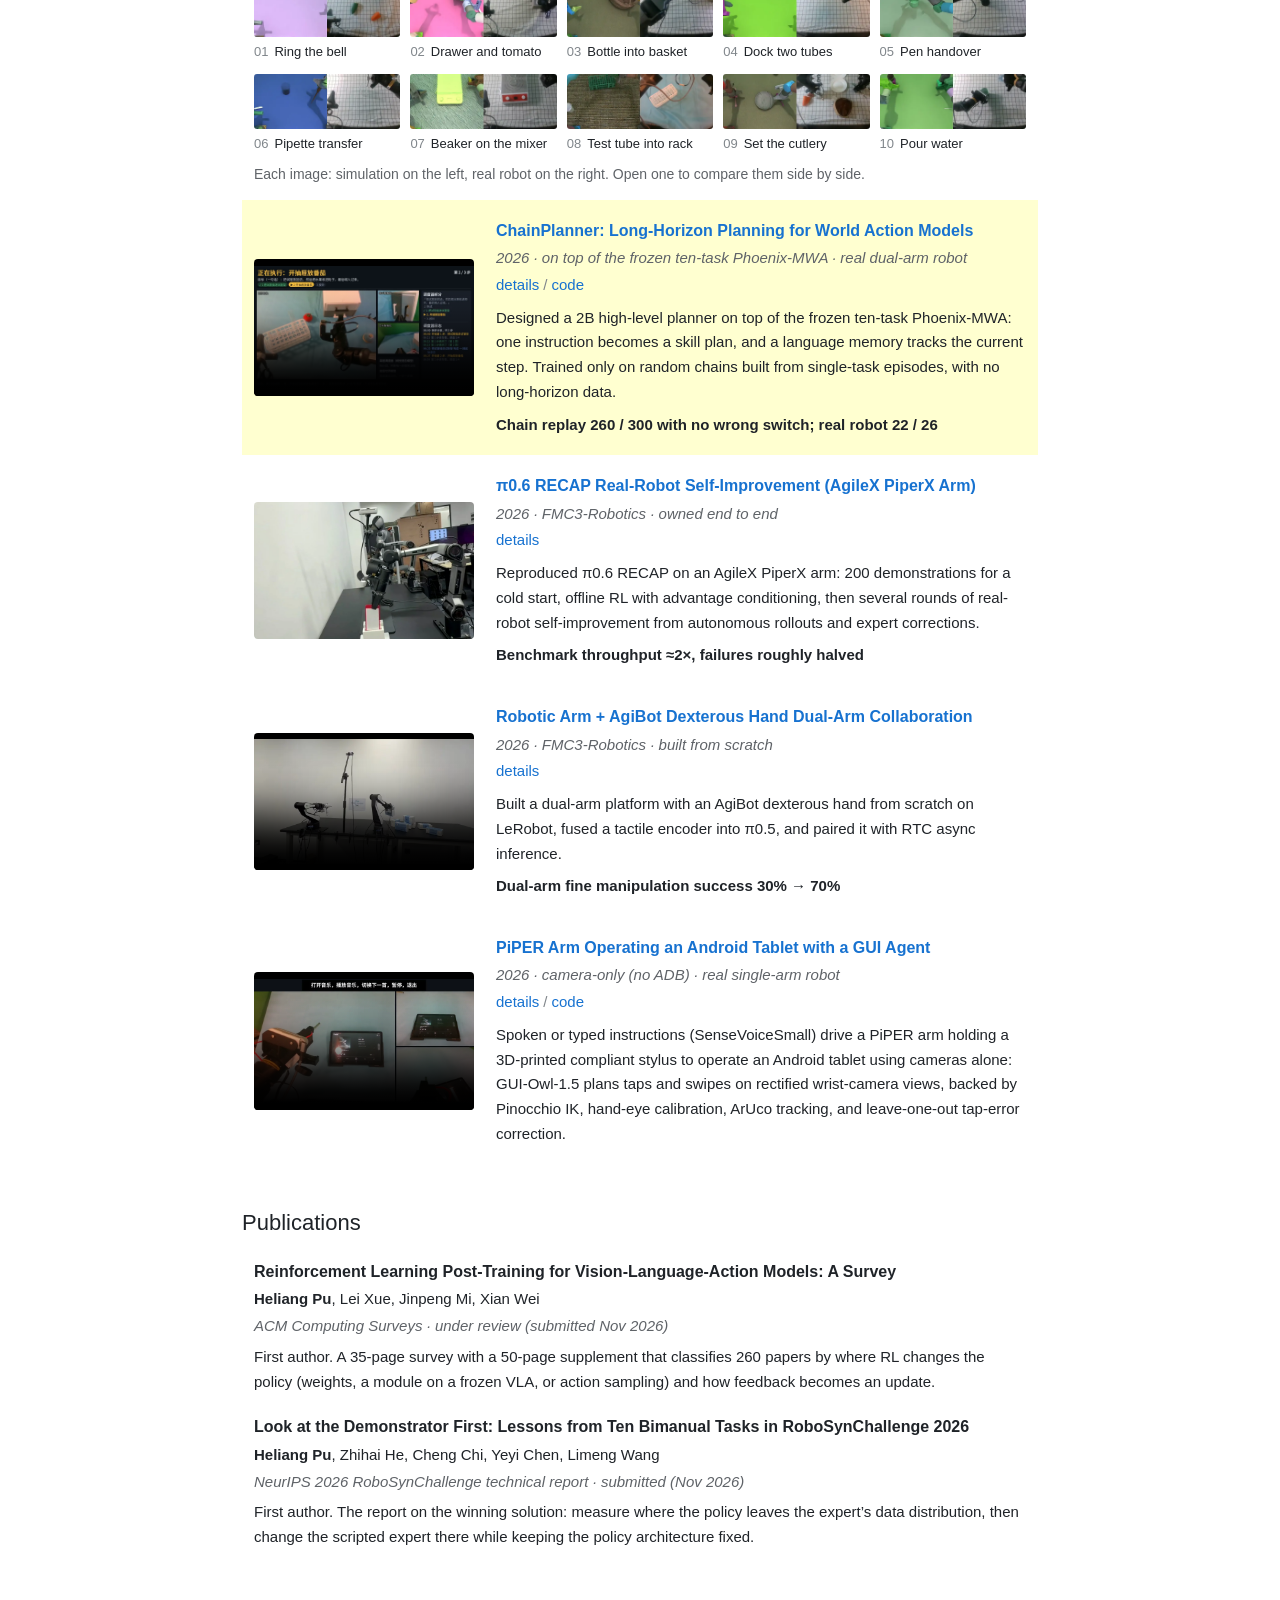
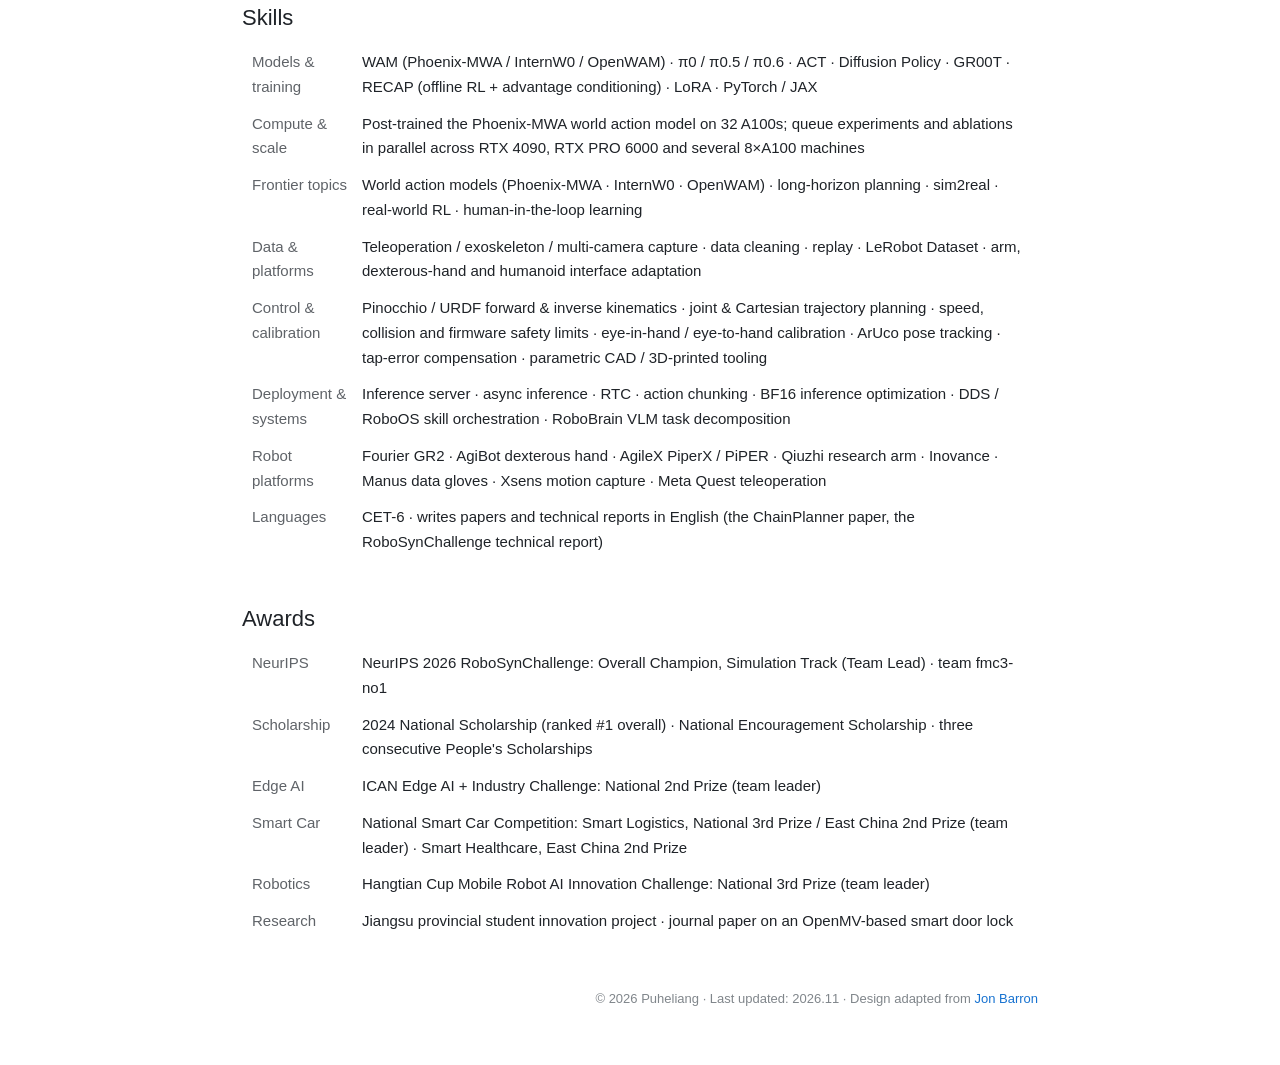
==== commit 14d35db6: "Update compute scale to 32xA100 and refresh resume editions" ====
--- a/index.html
+++ b/index.html
@@ -249,7 +249,7 @@
       <h2 data-i18n="secSkillRows">Skills</h2>
       <dl class="skill-rows">
         <div><dt data-i18n="sk1t">Models &amp; training</dt><dd data-i18n="sk1d">WAM (Phoenix-MWA / InternW0 / OpenWAM) · π0 / π0.5 / π0.6 · ACT · Diffusion Policy · GR00T · RECAP (offline RL + advantage conditioning) · LoRA · PyTorch / JAX</dd></div>
-        <div><dt data-i18n="sk6t">Compute &amp; scale</dt><dd data-i18n="sk6d">Post-trained the Phoenix-MWA world action model on 16 A100s; queue experiments and ablations in parallel across RTX 4090, RTX PRO 6000 and several 8×A100 machines</dd></div>
+        <div><dt data-i18n="sk6t">Compute &amp; scale</dt><dd data-i18n="sk6d">Post-trained the Phoenix-MWA world action model on 32 A100s; queue experiments and ablations in parallel across RTX 4090, RTX PRO 6000 and several 8×A100 machines</dd></div>
         <div><dt data-i18n="sk2t">Frontier topics</dt><dd data-i18n="sk2d">World action models (Phoenix-MWA · InternW0 · OpenWAM) · long-horizon planning · sim2real · real-world RL · human-in-the-loop learning</dd></div>
         <div><dt data-i18n="sk3t">Data &amp; platforms</dt><dd data-i18n="sk3d">Teleoperation / exoskeleton / multi-camera capture · data cleaning · replay · LeRobot Dataset · arm, dexterous-hand and humanoid interface adaptation</dd></div>
         <div><dt data-i18n="sk8t">Control &amp; calibration</dt><dd data-i18n="sk8d">Pinocchio / URDF forward &amp; inverse kinematics · joint &amp; Cartesian trajectory planning · speed, collision and firmware safety limits · eye-in-hand / eye-to-hand calibration · ArUco pose tracking · tap-error compensation · parametric CAD / 3D-printed tooling</dd></div>
@@ -274,7 +274,7 @@
     <footer class="footer">© 2026 <span data-i18n="name">Puheliang</span> · <span data-i18n="footerUpdated">Last updated: 2026.11</span> · <span data-i18n="footerCredit">Design adapted from</span> <a href="https://jonbarron.info/" target="_blank" rel="noreferrer">Jon Barron</a></footer>
   </main>
 
-  <script src="assets/i18n.js?v=a31cfc63"></script>
+  <script src="assets/i18n.js?v=b07de319"></script>
   <script src="assets/site.js?v=7cc8cdeb"></script>
 </body>
 </html>
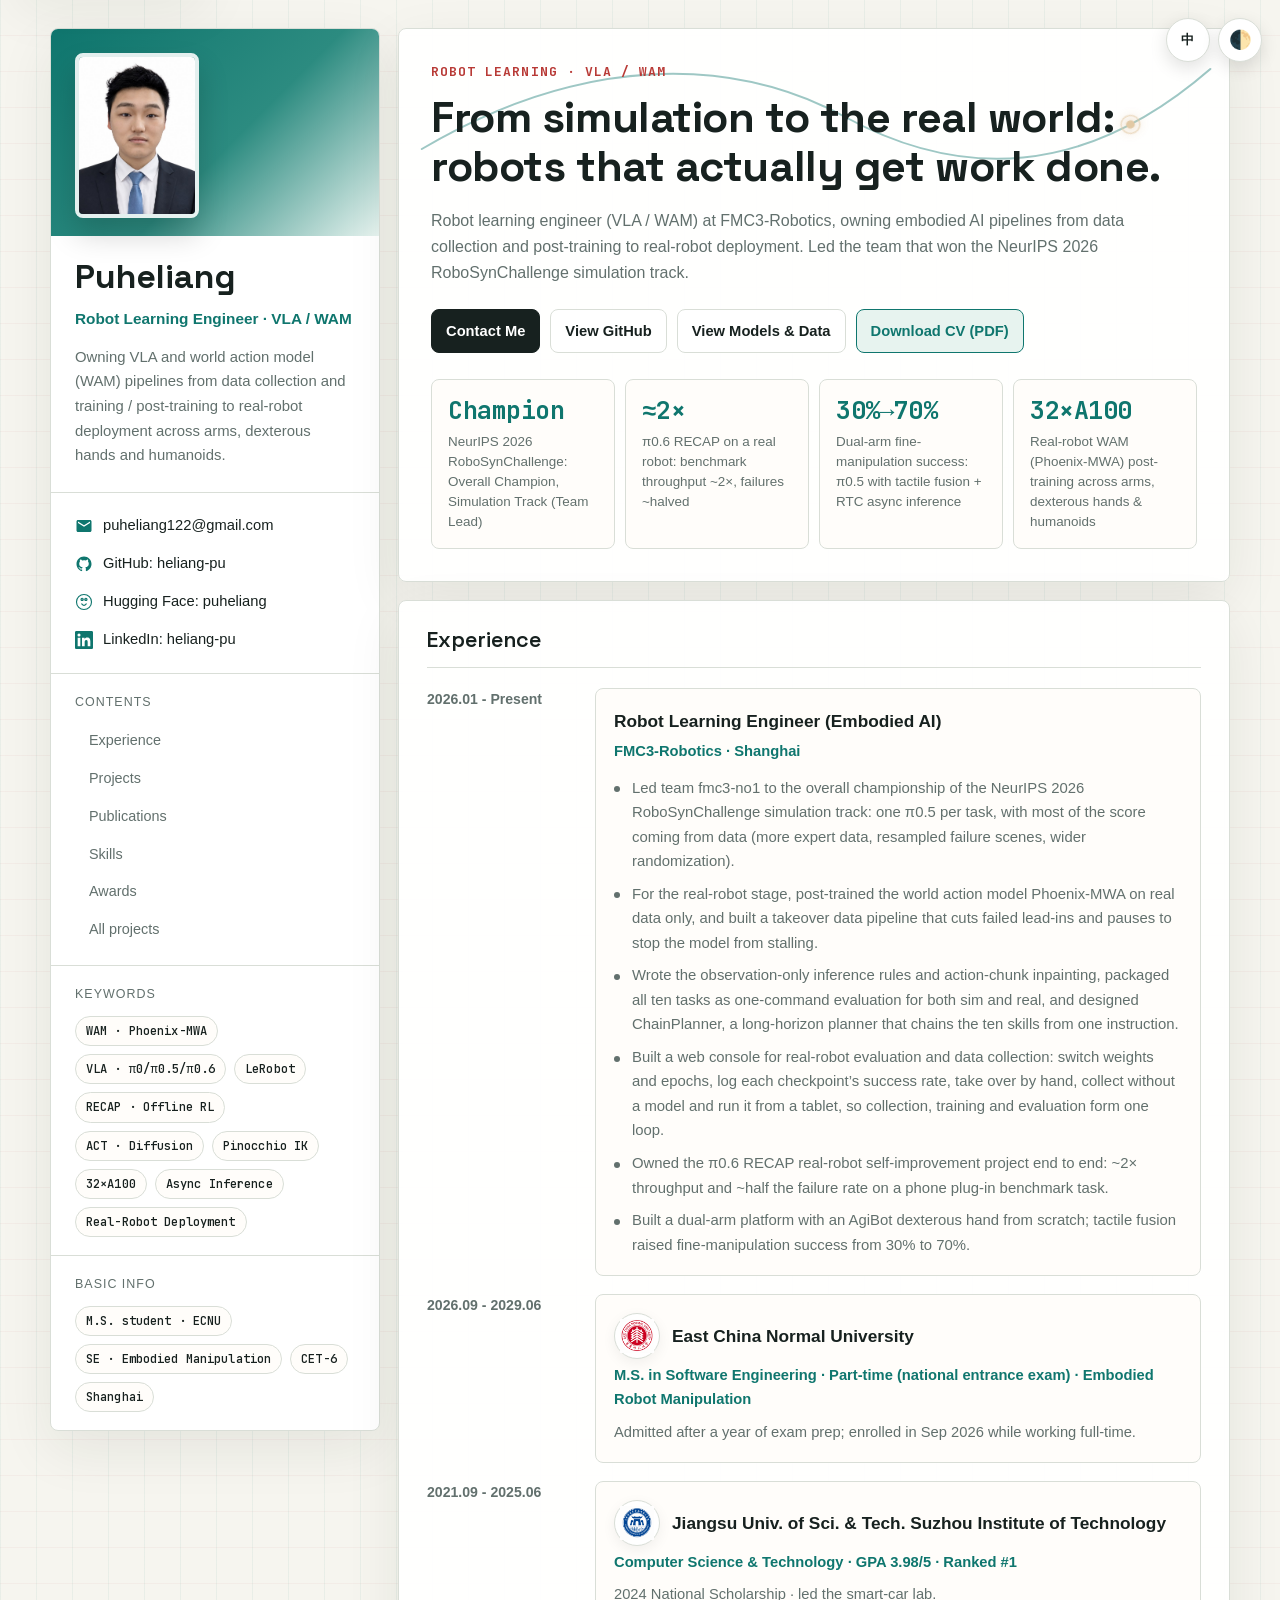
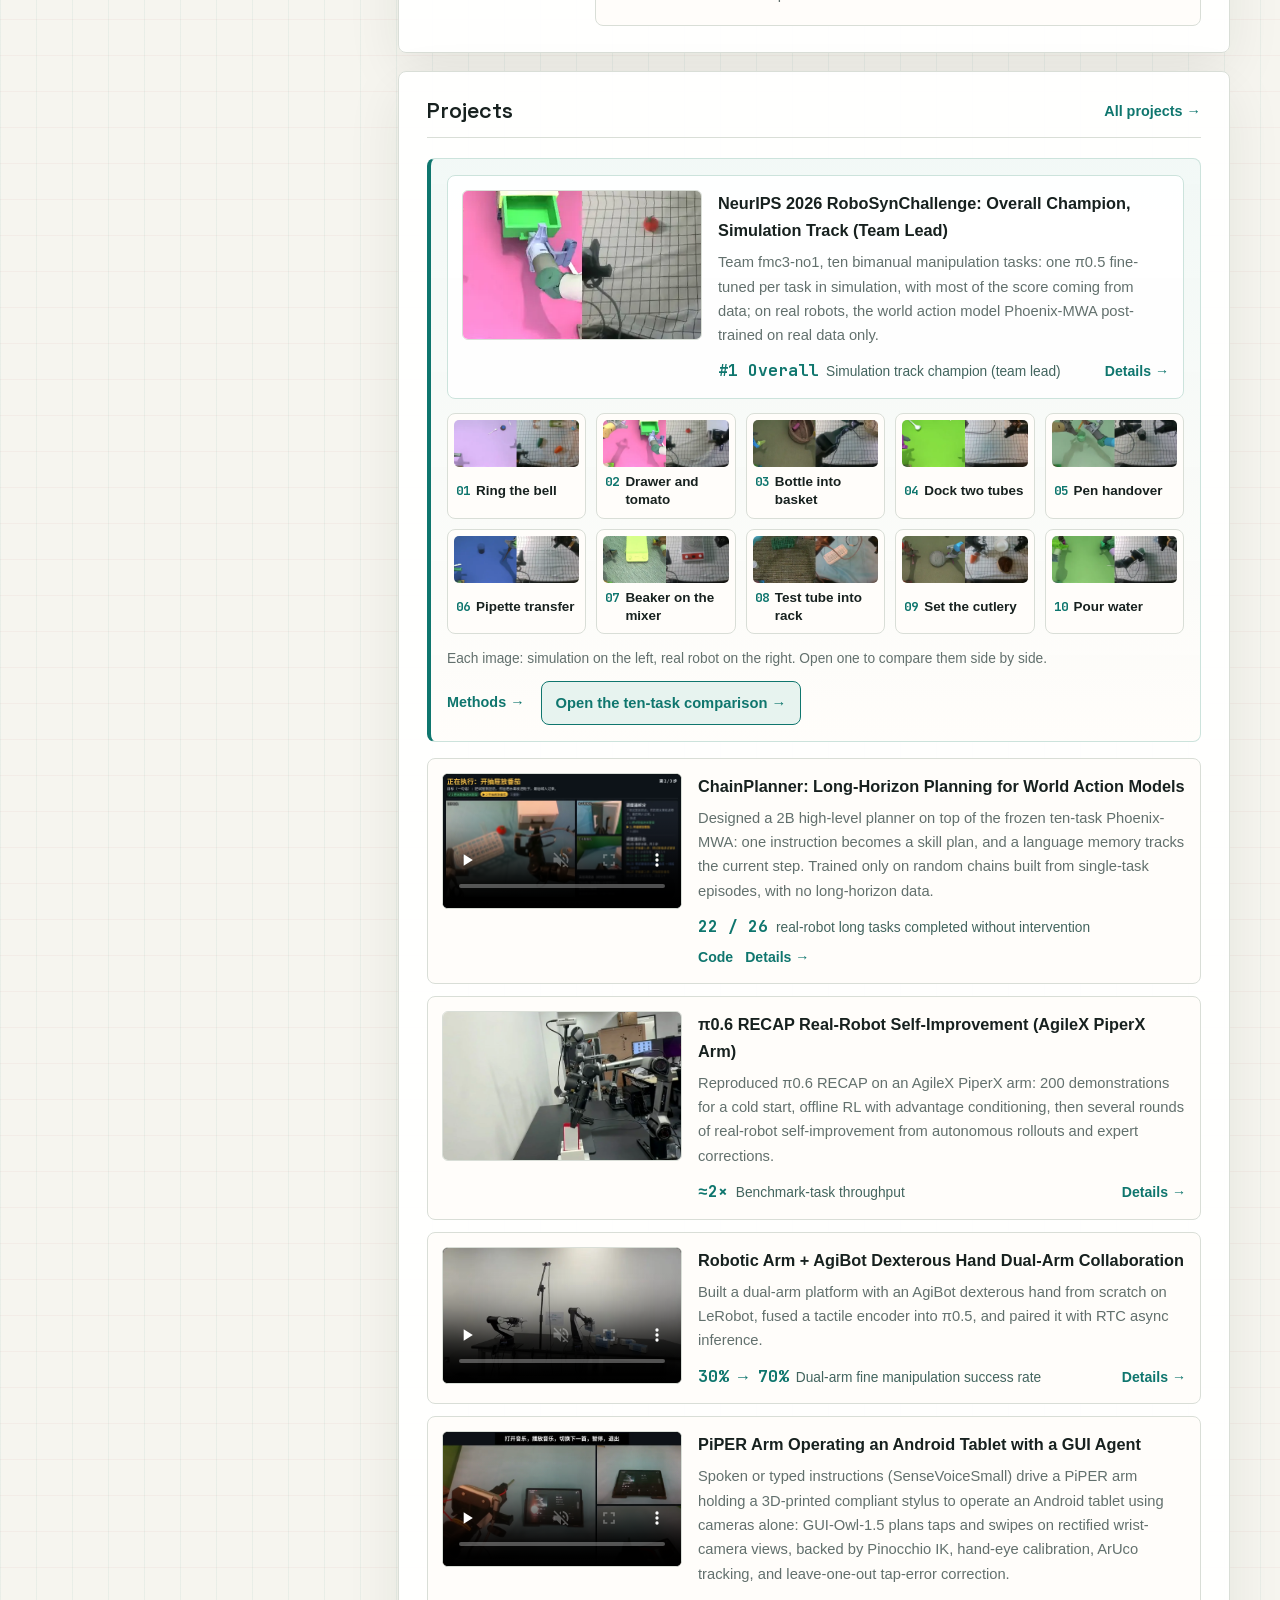
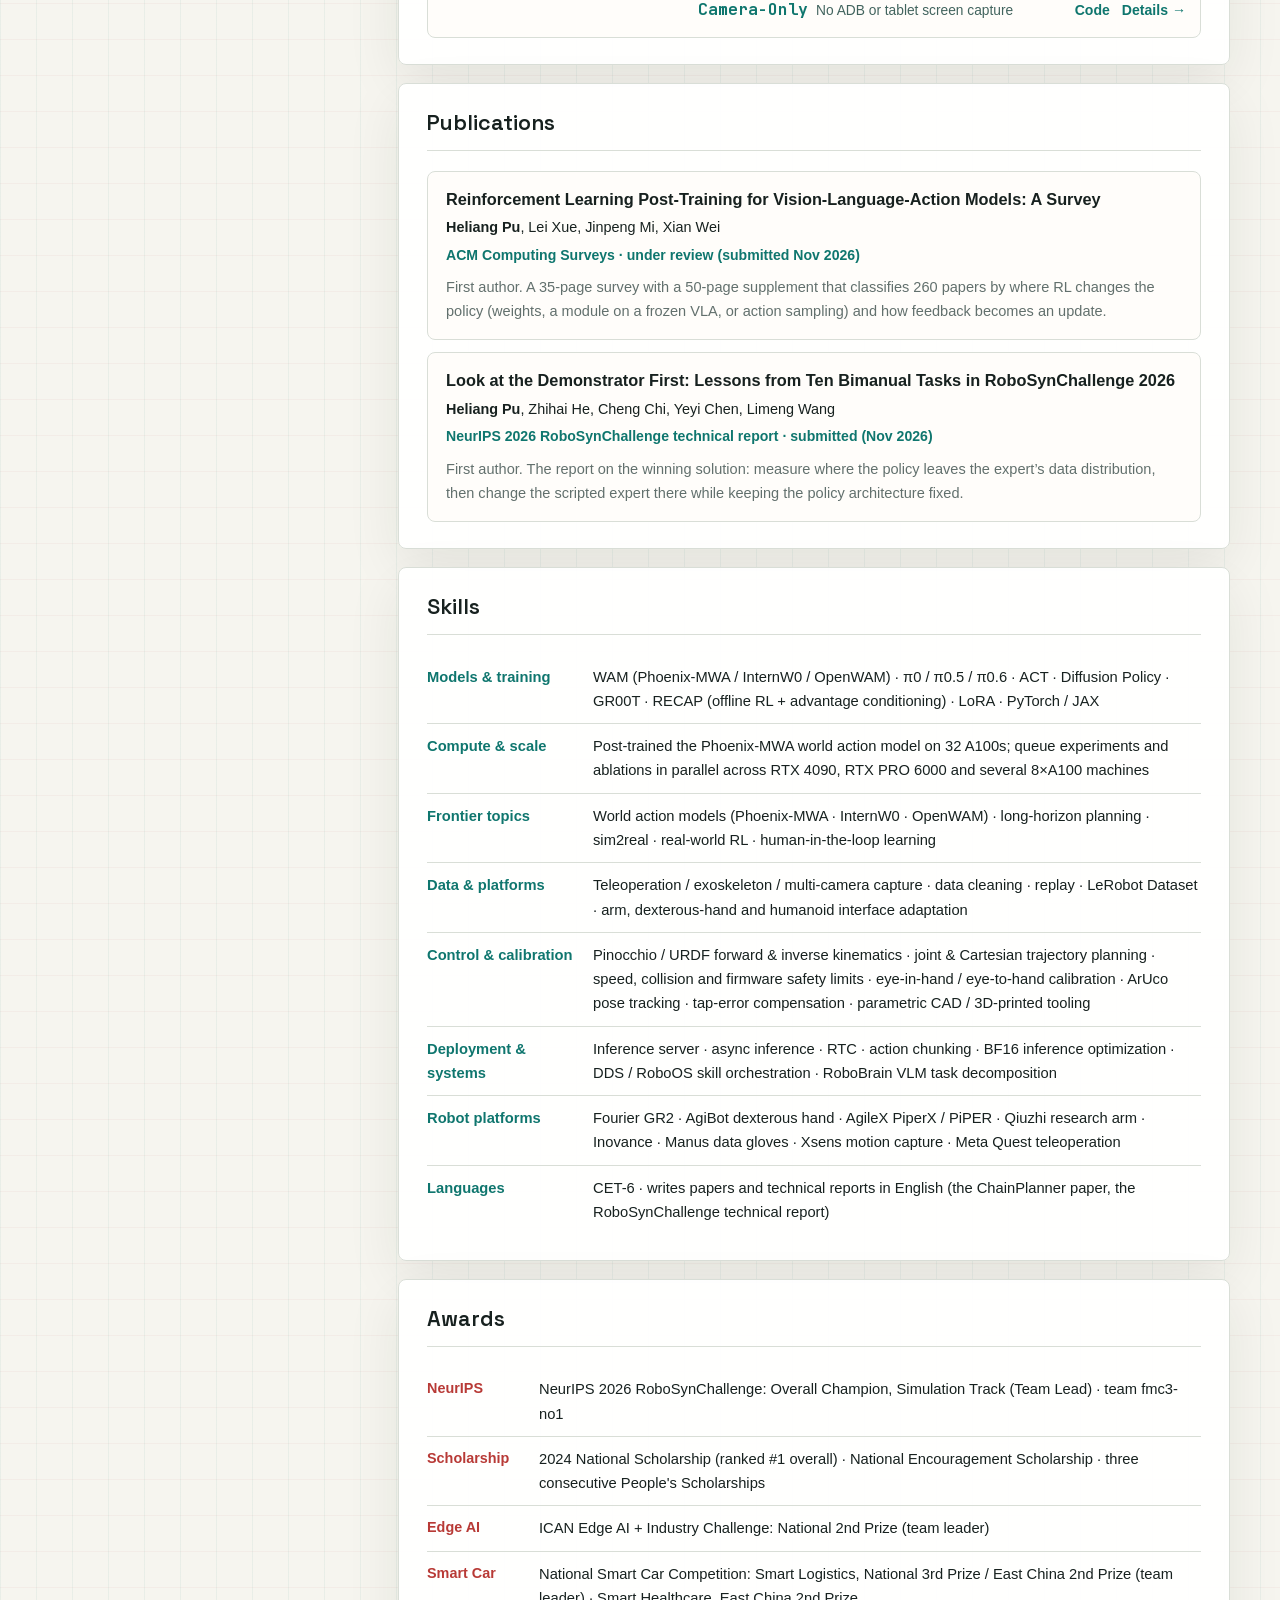
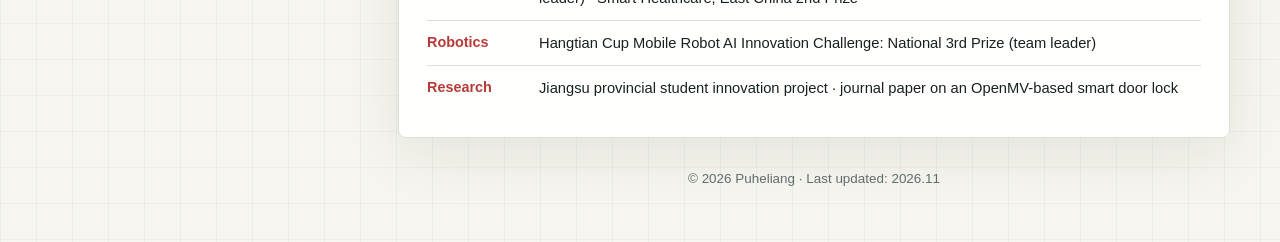
==== commit 7021734b: "feat: restore two-column graph-paper card layout with latest VLA/WAM content" ====
--- a/index.html
+++ b/index.html
@@ -4,7 +4,7 @@
   <meta charset="UTF-8">
   <meta name="viewport" content="width=device-width, initial-scale=1.0">
   <meta name="description" content="Puheliang, robot learning engineer (VLA / WAM) at FMC3-Robotics. Led the team that won the NeurIPS 2026 RoboSynChallenge simulation track and deployed world action models on real robots; π0.6 RECAP self-improvement on a real robot (~2× throughput, ~half the failures on the benchmark task); tactile fusion in π0.5 lifted dual-arm fine-manipulation success from 30% to 70%.">
-  <meta name="theme-color" content="#ffffff">
+  <meta name="theme-color" content="#0f766e">
   <meta property="og:title" content="Puheliang - Robot Learning Engineer (VLA / WAM)">
   <meta property="og:description" content="Puheliang, robot learning engineer (VLA / WAM) at FMC3-Robotics. Led the team that won the NeurIPS 2026 RoboSynChallenge simulation track and deployed world action models on real robots; π0.6 RECAP self-improvement on a real robot (~2× throughput, ~half the failures on the benchmark task); tactile fusion in π0.5 lifted dual-arm fine-manipulation success from 30% to 70%.">
   <meta property="og:type" content="profile">
@@ -23,8 +23,10 @@
   <link rel="icon" href="/assets/icon-192.png" type="image/png" sizes="192x192">
   <link rel="apple-touch-icon" href="/assets/apple-touch-icon.png">
   <link rel="manifest" href="/site.webmanifest">
+  <link rel="preload" href="assets/fonts/space-grotesk-latin.woff2" as="font" type="font/woff2" crossorigin>
+  <link rel="preload" href="assets/fonts/jetbrains-mono-latin.woff2" as="font" type="font/woff2" crossorigin>
   <title>Puheliang - Robot Learning Engineer (VLA / WAM)</title>
-  <link rel="stylesheet" href="assets/site.css?v=460af742">
+  <link rel="stylesheet" href="assets/site.css?v=48931c1a">
   <script type="application/ld+json">
   {
     "@context": "https://schema.org",
@@ -49,232 +51,412 @@
     ]
   }
   </script>
+  <script>
+    (function () {
+      try {
+        var t = localStorage.getItem('theme');
+        if (!t) t = matchMedia('(prefers-color-scheme: dark)').matches ? 'dark' : 'light';
+        if (t === 'dark') document.documentElement.classList.add('theme-dark');
+      } catch (e) {}
+    })();
+  </script>
 </head>
 <body>
   <a class="skip-link" href="#main" data-i18n="skip">Skip to main content</a>
-  <button class="lang-toggle" type="button" aria-label="Switch language" title="Switch language">中</button>
-
-  <main class="page" id="main">
-    <header class="hero">
-      <img class="portrait" src="assets/portrait.jpg" alt="Portrait of Puheliang" width="600" height="800" decoding="async">
-      <div class="hero-text">
+  <div class="scroll-progress" aria-hidden="true"></div>
+
+  <div class="shell">
+    <div class="site-controls" role="group" aria-label="Site settings" data-i18n-aria="siteControlsAria">
+      <button class="control-btn lang-toggle" type="button" aria-label="Switch language" title="Switch language">中</button>
+      <button class="control-btn theme-toggle" type="button" aria-pressed="false" aria-label="Toggle dark / light mode" title="Toggle dark / light mode"><span aria-hidden="true">🌓</span></button>
+    </div>
+
+    <div class="mobile-id">
+      <img src="assets/portrait.jpg" alt="" width="48" height="48" decoding="async">
+      <div class="mobile-id-text">
         <h1 data-i18n="name">Puheliang</h1>
-        <p class="role" data-i18n="role">Robot Learning Engineer · Embodied AI · VLA / WAM</p>
-        <div class="bio">
-          <p data-i18n="bio1">I am a robot learning engineer working on embodied AI at FMC3-Robotics in Shanghai. I own VLA and world action model (WAM) pipelines from data collection and training / post-training to real-robot deployment, on robotic arms, dexterous hands and humanoids.</p>
-          <p><span data-i18n="bio2a">In 2026 I led the team that won the </span><a href="#competition" data-i18n="bio2b">NeurIPS 2026 RoboSynChallenge simulation track</a><span data-i18n="bio2c">. Lately I work on long-horizon tasks: I designed </span><a href="#chainplanner">ChainPlanner</a><span data-i18n="bio2d">, which lets a frozen world action model chain several skills from one instruction.</span></p>
-          <p data-i18n="bio3">I am also a part-time M.S. student in software engineering (embodied robot manipulation) at East China Normal University. I did my bachelor’s at Suzhou Institute of Technology, Jiangsu University of Science and Technology, ranked first overall, with the 2024 National Scholarship.</p>
-        </div>
-        <p class="links"><a href="mailto:puheliang122@gmail.com" data-i18n="linkEmail">Email</a><span class="sep">/</span><a href="heliang-pu-resume.pdf" data-i18n="linkCV">CV (PDF)</a><span class="sep">/</span><a href="https://github.com/heliang-pu" target="_blank" rel="noreferrer">GitHub</a><span class="sep">/</span><a href="https://huggingface.co/puheliang" target="_blank" rel="noreferrer">Hugging Face</a><span class="sep">/</span><a href="https://www.linkedin.com/in/heliang-pu-a26538416/" target="_blank" rel="noreferrer">LinkedIn</a></p>
-      </div>
-    </header>
-
-    <section class="section" id="experience">
-      <h2 data-i18n="secExp">Experience</h2>
-      <div class="exp">
-        <span class="exp-logo exp-mono" aria-hidden="true">FMC3</span>
-        <div>
-          <div class="exp-head"><h3>FMC3-Robotics</h3><span class="when" data-i18n="exp1time">2026.01 - Present</span></div>
-          <div class="meta"><span data-i18n="exp1title">Robot Learning Engineer (Embodied AI)</span> · <span data-i18n="exp1loc">Shanghai</span></div>
-          <ul>
-              <li data-i18n="exp1d4">Led team fmc3-no1 to the overall championship of the NeurIPS 2026 RoboSynChallenge simulation track: one π0.5 per task, with most of the score coming from data (more expert data, resampled failure scenes, wider randomization).</li>
-              <li data-i18n="exp1d5">For the real-robot stage, post-trained the world action model Phoenix-MWA on real data only, and built a takeover data pipeline that cuts failed lead-ins and pauses to stop the model from stalling.</li>
-              <li data-i18n="exp1d6">Wrote the observation-only inference rules and action-chunk inpainting, packaged all ten tasks as one-command evaluation for both sim and real, and designed ChainPlanner, a long-horizon planner that chains the ten skills from one instruction.</li>
-              <li data-i18n="exp1d7">Built a web console for real-robot evaluation and data collection: switch weights and epochs, log each checkpoint’s success rate, take over by hand, collect without a model and run it from a tablet, so collection, training and evaluation form one loop.</li>
-              <li data-i18n="exp1d1">Owned the π0.6 RECAP real-robot self-improvement project end to end: ~2× throughput and ~half the failure rate on a phone plug-in benchmark task.</li>
-              <li data-i18n="exp1d2">Built a dual-arm platform with an AgiBot dexterous hand from scratch; tactile fusion raised fine-manipulation success from 30% to 70%.</li>
-          </ul>
-        </div>
-      </div>
-      <div class="exp">
-        <img class="exp-logo" src="assets/east-china-normal-university-emblem.png" alt="East China Normal University emblem" data-i18n-alt="ecnuLogoAlt" width="128" height="128" loading="lazy" decoding="async">
-        <div>
-          <div class="exp-head"><h3 data-i18n="exp2title">East China Normal University</h3><span class="when">2026.09 - 2029.06</span></div>
-          <div class="meta" data-i18n="exp2meta">M.S. in Software Engineering · Part-time (national entrance exam) · Embodied Robot Manipulation</div>
-          <p class="note" data-i18n="exp2d1">Admitted after a year of exam prep; enrolled in Sep 2026 while working full-time.</p>
-        </div>
-      </div>
-      <div class="exp">
-        <img class="exp-logo" src="assets/suzhou-institute-of-technology-emblem.png" alt="Jiangsu University of Science and Technology Suzhou Institute of Technology emblem" data-i18n-alt="sitLogoAlt" width="128" height="128" loading="lazy" decoding="async">
-        <div>
-          <div class="exp-head"><h3 data-i18n="exp3title">Jiangsu Univ. of Sci. &amp; Tech. Suzhou Institute of Technology</h3><span class="when">2021.09 - 2025.06</span></div>
-          <div class="meta" data-i18n="exp3meta">Computer Science &amp; Technology · GPA 3.98/5 · Ranked #1</div>
-          <p class="note" data-i18n="exp3d1">2024 National Scholarship · led the smart-car lab.</p>
-        </div>
-      </div>
-    </section>
-
-    <section class="section" id="projects">
-      <!-- 旧版简历 PDF 写死了这些锚点，内容已搬到 projects.html，这里留着让旧链接落到项目板块 -->
-      <span class="legacy-anchor" id="demo-03" aria-hidden="true"></span>
-      <span class="legacy-anchor" id="demo-04" aria-hidden="true"></span>
-      <span class="legacy-anchor" id="demos" aria-hidden="true"></span>
-      <span class="legacy-anchor" id="demo-02" aria-hidden="true"></span>
-      <span class="legacy-anchor" id="demo-05" aria-hidden="true"></span>
-      <span class="legacy-anchor" id="demo-06" aria-hidden="true"></span>
-      <span class="legacy-anchor" id="demo-08" aria-hidden="true"></span>
-      <span class="legacy-anchor" id="demo-10" aria-hidden="true"></span>
-      <span class="legacy-anchor" id="demo-12" aria-hidden="true"></span>
-      <span class="legacy-anchor" id="demo-09" aria-hidden="true"></span>
-      <div class="section-head">
-        <h2 data-i18n="secProjects">Projects</h2>
-        <a class="section-link" href="projects.html" data-i18n="allProjects">All projects →</a>
-      </div>
-      <p class="lead" data-i18n="projLead">Selected projects. Highlighted ones are recent; hover over a video to play it.</p>
-
-      <div class="project-group" id="competition">
-        <article class="item hl">
-          <img class="item-media" src="assets/competition/drawer-open-place-tile.webp" alt="RoboSynChallenge drawer task: simulation on the left, real robot on the right" data-i18n-alt="compImgAlt" width="640" height="240" loading="lazy" decoding="async">
-          <div>
-            <h3><a href="projects.html#robosyn" data-i18n="compTitle">NeurIPS 2026 RoboSynChallenge: Overall Champion, Simulation Track (Team Lead)</a></h3>
-            <p class="meta" data-i18n="compMeta">Team fmc3-no1 · ten dual-arm manipulation tasks</p>
-            <p class="item-links"><a href="projects.html#robosyn" data-i18n="linkDetails">details</a><span class="sep">/</span><a href="competition.html" data-i18n="compLinkTasks">ten tasks, sim vs. real</a><span class="sep">/</span><a href="competition.html#methods" data-i18n="compMethodsLink">methods</a></p>
-            <p data-i18n="compDesc">Team fmc3-no1, ten bimanual manipulation tasks: one π0.5 fine-tuned per task in simulation, with most of the score coming from data; on real robots, the world action model Phoenix-MWA post-trained on real data only.</p>
-          </div>
-        </article>
-        <div class="task-grid">
-          <a class="task-tile" href="competition.html#click-bell">
-            <img src="assets/competition/click-bell-tile.webp" alt="" width="640" height="240" loading="lazy" decoding="async">
-            <span class="task-tile-text"><span class="task-num">01</span><span data-i18n="tkBell">Ring the bell</span></span>
-          </a>
-          <a class="task-tile" href="competition.html#drawer-open-place">
-            <img src="assets/competition/drawer-open-place-tile.webp" alt="" width="640" height="240" loading="lazy" decoding="async">
-            <span class="task-tile-text"><span class="task-num">02</span><span data-i18n="tkDrawer">Drawer and tomato</span></span>
-          </a>
-          <a class="task-tile" href="competition.html#handle-basket">
-            <img src="assets/competition/handle-basket-tile.webp" alt="" width="640" height="240" loading="lazy" decoding="async">
-            <span class="task-tile-text"><span class="task-num">03</span><span data-i18n="tkBasket">Bottle into basket</span></span>
-          </a>
-          <a class="task-tile" href="competition.html#item-assembly">
-            <img src="assets/competition/item-assembly-tile.webp" alt="" width="640" height="240" loading="lazy" decoding="async">
-            <span class="task-tile-text"><span class="task-num">04</span><span data-i18n="tkAssembly">Dock two tubes</span></span>
-          </a>
-          <a class="task-tile" href="competition.html#items-handover">
-            <img src="assets/competition/items-handover-tile.webp" alt="" width="640" height="240" loading="lazy" decoding="async">
-            <span class="task-tile-text"><span class="task-num">05</span><span data-i18n="tkHandover">Pen handover</span></span>
-          </a>
-          <a class="task-tile" href="competition.html#manipulate-pipette">
-            <img src="assets/competition/manipulate-pipette-tile.webp" alt="" width="640" height="240" loading="lazy" decoding="async">
-            <span class="task-tile-text"><span class="task-num">06</span><span data-i18n="tkPipette">Pipette transfer</span></span>
-          </a>
-          <a class="task-tile" href="competition.html#mixer-operating">
-            <img src="assets/competition/mixer-operating-tile.webp" alt="" width="640" height="240" loading="lazy" decoding="async">
-            <span class="task-tile-text"><span class="task-num">07</span><span data-i18n="tkMixer">Beaker on the mixer</span></span>
-          </a>
-          <a class="task-tile" href="competition.html#sample-loading">
-            <img src="assets/competition/sample-loading-tile.webp" alt="" width="640" height="240" loading="lazy" decoding="async">
-            <span class="task-tile-text"><span class="task-num">08</span><span data-i18n="tkSample">Test tube into rack</span></span>
-          </a>
-          <a class="task-tile" href="competition.html#table-rearrangement">
-            <img src="assets/competition/table-rearrangement-tile.webp" alt="" width="640" height="240" loading="lazy" decoding="async">
-            <span class="task-tile-text"><span class="task-num">09</span><span data-i18n="tkTable">Set the cutlery</span></span>
-          </a>
-          <a class="task-tile" href="competition.html#water-pouring">
-            <img src="assets/competition/water-pouring-tile.webp" alt="" width="640" height="240" loading="lazy" decoding="async">
-            <span class="task-tile-text"><span class="task-num">10</span><span data-i18n="tkWater">Pour water</span></span>
-          </a>
-        </div>
-        <p class="task-grid-foot" data-i18n="compTileNote">Each image: simulation on the left, real robot on the right. Open one to compare them side by side.</p>
-      </div>
-
-      <article class="item hl" id="chainplanner" data-hover-play>
-        <video class="item-media" controls muted preload="none" playsinline width="1280" height="720" poster="assets/projects/chainplanner-goal-only.webp" aria-label="Play: ChainPlanner splits an instruction that only states the goal into 3 steps and completes them" data-i18n-aria="p5video">
-          <source src="assets/projects/chainplanner-goal-only.mp4" type="video/mp4">
-        </video>
-        <div>
-          <h3><a href="projects.html#chainplanner" data-i18n="p5t">ChainPlanner: Long-Horizon Planning for World Action Models</a></h3>
-          <p class="meta" data-i18n="p5meta">2026 · on top of the frozen ten-task Phoenix-MWA · real dual-arm robot</p>
-          <p class="item-links"><a href="projects.html#chainplanner" data-i18n="linkDetails">details</a><span class="sep">/</span><a href="https://github.com/heliang-pu/wam-long-horizon-planner" target="_blank" rel="noreferrer" data-i18n="linkCode">code</a></p>
-          <p data-i18n="p5s">Designed a 2B high-level planner on top of the frozen ten-task Phoenix-MWA: one instruction becomes a skill plan, and a language memory tracks the current step. Trained only on random chains built from single-task episodes, with no long-horizon data.</p>
-          <p class="res" data-i18n="p5res">Chain replay 260 / 300 with no wrong switch; real robot 22 / 26</p>
-        </div>
-      </article>
-
-      <article class="item" id="recap">
-        <span class="legacy-anchor" id="demo-07" aria-hidden="true"></span>
-        <img class="item-media" src="assets/projects/recap-phone-plug.webp" alt="π0.6 RECAP on a real AgileX PiperX arm: phone plug-in" data-i18n-alt="p4img" width="1280" height="720" loading="lazy" decoding="async">
-        <div>
-          <h3><a href="projects.html#recap" data-i18n="p4t">π0.6 RECAP Real-Robot Self-Improvement (AgileX PiperX Arm)</a></h3>
-          <p class="meta" data-i18n="p4meta">2026 · FMC3-Robotics · owned end to end</p>
-          <p class="item-links"><a href="projects.html#recap" data-i18n="linkDetails">details</a></p>
-          <p data-i18n="p4s">Reproduced π0.6 RECAP on an AgileX PiperX arm: 200 demonstrations for a cold start, offline RL with advantage conditioning, then several rounds of real-robot self-improvement from autonomous rollouts and expert corrections.</p>
-          <p class="res" data-i18n="p4res">Benchmark throughput ≈2×, failures roughly halved</p>
-        </div>
-      </article>
-
-      <article class="item" id="dual-arm" data-hover-play>
-        <span class="legacy-anchor" id="demo-01" aria-hidden="true"></span>
-        <video class="item-media" controls muted preload="none" playsinline width="720" height="408" poster="assets/projects/tissue-sorting.webp" aria-label="Play: dual-arm dexterous-hand tissue sorting" data-i18n-aria="p1video">
-          <source src="assets/projects/tissue-sorting.mp4" type="video/mp4">
-        </video>
-        <div>
-          <h3><a href="projects.html#dual-arm" data-i18n="p1t">Robotic Arm + AgiBot Dexterous Hand Dual-Arm Collaboration</a></h3>
-          <p class="meta" data-i18n="p1meta">2026 · FMC3-Robotics · built from scratch</p>
-          <p class="item-links"><a href="projects.html#dual-arm" data-i18n="linkDetails">details</a></p>
-          <p data-i18n="p1s">Built a dual-arm platform with an AgiBot dexterous hand from scratch on LeRobot, fused a tactile encoder into π0.5, and paired it with RTC async inference.</p>
-          <p class="res" data-i18n="p1res">Dual-arm fine manipulation success 30% → 70%</p>
-        </div>
-      </article>
-
-      <article class="item" id="tablet-tap" data-hover-play>
-        <video class="item-media" controls muted preload="none" playsinline width="1280" height="720" poster="assets/projects/tablet-tap-demo.webp" aria-label="Play: PiPER arm using a stylus to operate an Android tablet via camera and GUI-Owl-1.5" data-i18n-aria="p6video">
-          <source src="assets/projects/tablet-tap-demo.mp4" type="video/mp4">
-        </video>
-        <div>
-          <h3><a href="projects.html#tablet-tap" data-i18n="p6t">PiPER Arm Operating an Android Tablet with a GUI Agent</a></h3>
-          <p class="meta" data-i18n="p6meta">2026 · camera-only (no ADB) · real single-arm robot</p>
-          <p class="item-links"><a href="projects.html#tablet-tap" data-i18n="linkDetails">details</a><span class="sep">/</span><a href="https://github.com/heliang-pu/Robot-use-tablet" target="_blank" rel="noreferrer" data-i18n="linkCode">code</a></p>
-          <p data-i18n="p6s">Spoken or typed instructions (SenseVoiceSmall) drive a PiPER arm holding a 3D-printed compliant stylus to operate an Android tablet using cameras alone: GUI-Owl-1.5 plans taps and swipes on rectified wrist-camera views, backed by Pinocchio IK, hand-eye calibration, ArUco tracking, and leave-one-out tap-error correction.</p>
-        </div>
-      </article>
-    </section>
-
-    <section class="section" id="publications">
-      <h2 data-i18n="secPubs">Publications</h2>
-      <article class="pub">
-        <h3>Reinforcement Learning Post-Training for Vision-Language-Action Models: A Survey</h3>
-        <p class="authors"><strong>Heliang Pu</strong>, Lei Xue, Jinpeng Mi, Xian Wei</p>
-        <p class="venue" data-i18n="pub1venue">ACM Computing Surveys · under review (submitted Nov 2026)</p>
-        <p class="note" data-i18n="pub1note">First author. A 35-page survey with a 50-page supplement that classifies 260 papers by where RL changes the policy (weights, a module on a frozen VLA, or action sampling) and how feedback becomes an update.</p>
-      </article>
-      <article class="pub">
-        <h3>Look at the Demonstrator First: Lessons from Ten Bimanual Tasks in RoboSynChallenge 2026</h3>
-        <p class="authors"><strong>Heliang Pu</strong>, Zhihai He, Cheng Chi, Yeyi Chen, Limeng Wang</p>
-        <p class="venue" data-i18n="pub2venue">NeurIPS 2026 RoboSynChallenge technical report · submitted (Nov 2026)</p>
-        <p class="note" data-i18n="pub2note">First author. The report on the winning solution: measure where the policy leaves the expert’s data distribution, then change the scripted expert there while keeping the policy architecture fixed.</p>
-      </article>
-    </section>
-
-    <section class="section" id="skills">
-      <h2 data-i18n="secSkillRows">Skills</h2>
-      <dl class="skill-rows">
-        <div><dt data-i18n="sk1t">Models &amp; training</dt><dd data-i18n="sk1d">WAM (Phoenix-MWA / InternW0 / OpenWAM) · π0 / π0.5 / π0.6 · ACT · Diffusion Policy · GR00T · RECAP (offline RL + advantage conditioning) · LoRA · PyTorch / JAX</dd></div>
-        <div><dt data-i18n="sk6t">Compute &amp; scale</dt><dd data-i18n="sk6d">Post-trained the Phoenix-MWA world action model on 32 A100s; queue experiments and ablations in parallel across RTX 4090, RTX PRO 6000 and several 8×A100 machines</dd></div>
-        <div><dt data-i18n="sk2t">Frontier topics</dt><dd data-i18n="sk2d">World action models (Phoenix-MWA · InternW0 · OpenWAM) · long-horizon planning · sim2real · real-world RL · human-in-the-loop learning</dd></div>
-        <div><dt data-i18n="sk3t">Data &amp; platforms</dt><dd data-i18n="sk3d">Teleoperation / exoskeleton / multi-camera capture · data cleaning · replay · LeRobot Dataset · arm, dexterous-hand and humanoid interface adaptation</dd></div>
-        <div><dt data-i18n="sk8t">Control &amp; calibration</dt><dd data-i18n="sk8d">Pinocchio / URDF forward &amp; inverse kinematics · joint &amp; Cartesian trajectory planning · speed, collision and firmware safety limits · eye-in-hand / eye-to-hand calibration · ArUco pose tracking · tap-error compensation · parametric CAD / 3D-printed tooling</dd></div>
-        <div><dt data-i18n="sk4t">Deployment &amp; systems</dt><dd data-i18n="sk4d">Inference server · async inference · RTC · action chunking · BF16 inference optimization · DDS / RoboOS skill orchestration · RoboBrain VLM task decomposition</dd></div>
-        <div><dt data-i18n="sk5t">Robot platforms</dt><dd data-i18n="sk5d">Fourier GR2 · AgiBot dexterous hand · AgileX PiperX / PiPER · Qiuzhi research arm · Inovance · Manus data gloves · Xsens motion capture · Meta Quest teleoperation</dd></div>
-        <div><dt data-i18n="sk7t">Languages</dt><dd data-i18n="sk7d">CET-6 · writes papers and technical reports in English (the ChainPlanner paper, the RoboSynChallenge technical report)</dd></div>
-      </dl>
-    </section>
-
-    <section class="section" id="awards">
-      <h2 data-i18n="secAwards">Awards</h2>
-      <ul class="award-list">
-        <li><span class="award-year" data-i18n="a7y">NeurIPS</span><span data-i18n="a7l">NeurIPS 2026 RoboSynChallenge: Overall Champion, Simulation Track (Team Lead) · team fmc3-no1</span></li>
-        <li><span class="award-year" data-i18n="a1y">Scholarship</span><span data-i18n="a1l">2024 National Scholarship (ranked #1 overall) · National Encouragement Scholarship · three consecutive People's Scholarships</span></li>
-        <li><span class="award-year" data-i18n="a6y">Edge AI</span><span data-i18n="a6l">ICAN Edge AI + Industry Challenge: National 2nd Prize (team leader)</span></li>
-        <li><span class="award-year" data-i18n="a2y">Smart Car</span><span data-i18n="a2l">National Smart Car Competition: Smart Logistics, National 3rd Prize / East China 2nd Prize (team leader) · Smart Healthcare, East China 2nd Prize</span></li>
-        <li><span class="award-year" data-i18n="a4y">Robotics</span><span data-i18n="a4l">Hangtian Cup Mobile Robot AI Innovation Challenge: National 3rd Prize (team leader)</span></li>
-        <li><span class="award-year" data-i18n="a5y">Research</span><span data-i18n="a5l">Jiangsu provincial student innovation project · journal paper on an OpenMV-based smart door lock</span></li>
-      </ul>
-    </section>
-
-    <footer class="footer">© 2026 <span data-i18n="name">Puheliang</span> · <span data-i18n="footerUpdated">Last updated: 2026.11</span> · <span data-i18n="footerCredit">Design adapted from</span> <a href="https://jonbarron.info/" target="_blank" rel="noreferrer">Jon Barron</a></footer>
-  </main>
-
-  <script src="assets/i18n.js?v=b07de319"></script>
-  <script src="assets/site.js?v=7cc8cdeb"></script>
+        <span data-i18n="role">Robot Learning Engineer · VLA / WAM</span>
+      </div>
+    </div>
+
+    <details class="mobile-nav">
+      <summary data-i18n="navTitle">Contents</summary>
+      <nav class="mobile-nav-body" aria-label="Page navigation" data-i18n-aria="navAria">
+        <div class="mobile-nav-links">
+          <a href="#experience" data-i18n="navExp">Experience</a>
+          <a href="#projects" data-i18n="navProjects">Projects</a>
+          <a href="#publications" data-i18n="navPubs">Publications</a>
+          <a href="#skills" data-i18n="navSkills">Skills</a>
+          <a href="#awards" data-i18n="navAwards">Awards</a>
+          <a href="projects.html" data-i18n="navAll">All projects</a>
+        </div>
+        <div class="mobile-profile-links">
+          <a href="mailto:puheliang122@gmail.com">Email</a>
+          <a href="https://github.com/heliang-pu" target="_blank" rel="noreferrer">GitHub</a>
+          <a href="https://huggingface.co/puheliang" target="_blank" rel="noreferrer">Hugging Face</a>
+          <a href="https://www.linkedin.com/in/heliang-pu-a26538416/" target="_blank" rel="noreferrer">LinkedIn</a>
+        </div>
+      </nav>
+    </details>
+
+    <aside class="sidebar">
+      <div class="portrait-wrap">
+        <img class="portrait" src="assets/portrait.jpg" alt="Portrait of Puheliang" width="124" height="165" decoding="async">
+      </div>
+
+      <div class="identity">
+        <h1 data-i18n="name">Puheliang</h1>
+        <p class="role" data-i18n="role">Robot Learning Engineer · VLA / WAM</p>
+        <p class="pitch" data-i18n="pitch">Owning VLA and world action model (WAM) pipelines from data collection and training / post-training to real-robot deployment across arms, dexterous hands and humanoids.</p>
+      </div>
+
+      <div class="contact">
+        <a href="mailto:puheliang122@gmail.com" aria-label="Email puheliang122@gmail.com" data-i18n-aria="emailAria"><span class="contact-icon" aria-hidden="true"><svg viewBox="0 0 24 24"><path d="M20 4H4c-1.1 0-2 .9-2 2v12c0 1.1.9 2 2 2h16c1.1 0 2-.9 2-2V6c0-1.1-.9-2-2-2zm0 4l-8 5-8-5V6l8 5 8-5v2z"/></svg></span>puheliang122@gmail.com</a>
+        <a href="https://github.com/heliang-pu" target="_blank" rel="noreferrer" aria-label="GitHub heliang-pu"><span class="contact-icon" aria-hidden="true"><svg viewBox="0 0 24 24"><path d="M12 2C6.477 2 2 6.477 2 12c0 4.42 2.865 8.166 6.839 9.489.5.092.682-.217.682-.482 0-.237-.009-.866-.013-1.7-2.782.603-3.369-1.342-3.369-1.342-.454-1.155-1.11-1.462-1.11-1.462-.908-.62.069-.608.069-.608 1.003.07 1.531 1.03 1.531 1.03.892 1.529 2.341 1.087 2.91.831.092-.646.35-1.086.636-1.337-2.22-.253-4.555-1.11-4.555-4.943 0-1.091.39-1.984 1.029-2.683-.103-.253-.446-1.27.098-2.647 0 0 .84-.269 2.75 1.025A9.578 9.578 0 0112 6.836c.85.004 1.705.115 2.504.337 1.909-1.294 2.747-1.025 2.747-1.025.546 1.377.203 2.394.1 2.647.64.699 1.028 1.592 1.028 2.683 0 3.842-2.339 4.687-4.566 4.935.359.309.678.919.678 1.852 0 1.336-.012 2.415-.012 2.743 0 .267.18.578.688.48C19.138 20.161 22 16.416 22 12c0-5.523-4.477-10-10-10z"/></svg></span>GitHub: heliang-pu</a>
+        <a href="https://huggingface.co/puheliang" target="_blank" rel="noreferrer" aria-label="HuggingFace puheliang"><span class="contact-icon" aria-hidden="true"><svg viewBox="0 0 24 24"><path d="M12 2C6.477 2 2 6.477 2 12s4.477 10 10 10 10-4.477 10-10S17.523 2 12 2zm-2.5 8a1.5 1.5 0 110-3 1.5 1.5 0 010 3zm5 0a1.5 1.5 0 110-3 1.5 1.5 0 010 3zm-5.5 4.5s1.5 2 3 2 3-2 3-2" stroke="currentColor" stroke-width="1.5" stroke-linecap="round" fill="none"/><circle cx="9.5" cy="9.5" r="1.2" fill="currentColor"/><circle cx="14.5" cy="9.5" r="1.2" fill="currentColor"/></svg></span>Hugging Face: puheliang</a>
+        <a href="https://www.linkedin.com/in/heliang-pu-a26538416/" target="_blank" rel="noreferrer" aria-label="LinkedIn heliang-pu"><span class="contact-icon" aria-hidden="true"><svg viewBox="0 0 24 24"><path d="M20.447 20.452h-3.554v-5.569c0-1.328-.027-3.037-1.852-3.037-1.853 0-2.136 1.445-2.136 2.939v5.667H9.351V9h3.414v1.561h.046c.477-.9 1.637-1.85 3.37-1.85 3.601 0 4.267 2.37 4.267 5.455v6.286zM5.337 7.433a2.062 2.062 0 01-2.063-2.065 2.064 2.064 0 112.063 2.065zm1.782 13.019H3.555V9h3.564v11.452zM22.225 0H1.771C.792 0 0 .774 0 1.729v20.542C0 23.227.792 24 1.771 24h20.451C23.2 24 24 23.227 24 22.271V1.729C24 .774 23.2 0 22.225 0z"/></svg></span>LinkedIn: heliang-pu</a>
+      </div>
+
+      <nav class="side-section" aria-label="Page navigation" data-i18n-aria="navAria">
+        <p class="side-title" data-i18n="navTitle">Contents</p>
+        <div class="nav-links">
+          <a href="#experience" data-i18n="navExp">Experience</a>
+          <a href="#projects" data-i18n="navProjects">Projects</a>
+          <a href="#publications" data-i18n="navPubs">Publications</a>
+          <a href="#skills" data-i18n="navSkills">Skills</a>
+          <a href="#awards" data-i18n="navAwards">Awards</a>
+          <a href="projects.html" data-i18n="navAll">All projects</a>
+        </div>
+      </nav>
+
+      <div class="side-section">
+        <p class="side-title" data-i18n="techKeywords">Keywords</p>
+        <div class="chip-list">
+          <span class="chip">WAM · Phoenix-MWA</span>
+          <span class="chip">VLA · π0/π0.5/π0.6</span>
+          <span class="chip">LeRobot</span>
+          <span class="chip">RECAP · Offline RL</span>
+          <span class="chip">ACT · Diffusion</span>
+          <span class="chip">Pinocchio IK</span>
+          <span class="chip">32×A100</span>
+          <span class="chip" data-i18n="kw_async">Async Inference</span>
+          <span class="chip" data-i18n="kw_deploy">Real-Robot Deployment</span>
+        </div>
+      </div>
+
+      <div class="side-section">
+        <p class="side-title" data-i18n="basicInfo">Basic Info</p>
+        <div class="chip-list">
+          <span class="chip" data-i18n="edu_degree">M.S. student · ECNU</span>
+          <span class="chip" data-i18n="edu_major">SE · Embodied Manipulation</span>
+          <span class="chip">CET-6</span>
+          <span class="chip" data-i18n="city">Shanghai</span>
+        </div>
+      </div>
+    </aside>
+
+    <main class="main" id="main">
+      <section class="hero">
+        <svg class="traj-svg" viewBox="0 0 800 160" preserveAspectRatio="none" xmlns="http://www.w3.org/2000/svg" xmlns:xlink="http://www.w3.org/1999/xlink" aria-hidden="true">
+          <path id="trajPath" class="traj" pathLength="1" d="M 22 120 C 175 26, 320 26, 430 88 S 660 150, 782 40" />
+          <circle class="traj-wp" cx="22" cy="120" r="3.5" style="animation-delay:.1s"></circle>
+          <circle class="traj-wp" cx="210" cy="46" r="3" style="animation-delay:.9s"></circle>
+          <circle class="traj-wp" cx="430" cy="88" r="3.5" style="animation-delay:1.5s"></circle>
+          <circle class="traj-wp" cx="605" cy="140" r="3" style="animation-delay:2.1s"></circle>
+          <circle class="traj-wp" cx="782" cy="40" r="3.5" style="animation-delay:2.7s"></circle>
+          <g class="traj-effector">
+            <circle r="9" fill="none" stroke="var(--amber)" stroke-width="1.5" opacity="0.6"></circle>
+            <circle r="4" fill="var(--amber)"></circle>
+            <animateMotion dur="4s" begin="0.25s" repeatCount="indefinite" rotate="auto" calcMode="linear">
+              <mpath xlink:href="#trajPath" href="#trajPath"></mpath>
+            </animateMotion>
+          </g>
+        </svg>
+        <p class="eyebrow">Robot Learning · VLA / WAM</p>
+        <h2 data-i18n="heroTitle">From simulation to the real world: robots that actually get work done.</h2>
+        <p class="lead" data-i18n="heroLead">Robot learning engineer (VLA / WAM) at FMC3-Robotics, owning embodied AI pipelines from data collection and post-training to real-robot deployment. Led the team that won the NeurIPS 2026 RoboSynChallenge simulation track.</p>
+        <div class="hero-actions">
+          <a class="button" href="mailto:puheliang122@gmail.com" data-i18n="btnContact">Contact Me</a>
+          <a class="button secondary" href="https://github.com/heliang-pu" target="_blank" rel="noreferrer" data-i18n="btnGitHub">View GitHub</a>
+          <a class="button secondary" href="https://huggingface.co/puheliang" target="_blank" rel="noreferrer" data-i18n="btnHF">View Models &amp; Data</a>
+          <a class="button accent" href="heliang-pu-resume.pdf" download data-i18n="btnDownloadPDF">Download CV (PDF)</a>
+        </div>
+        <div class="metric-grid">
+          <div class="metric">
+            <strong data-i18n="m1val">Champion</strong>
+            <span data-i18n="m1desc">NeurIPS 2026 RoboSynChallenge: Overall Champion, Simulation Track (Team Lead)</span>
+          </div>
+          <div class="metric">
+            <strong>≈2×</strong>
+            <span data-i18n="m2desc">π0.6 RECAP on a real robot: benchmark throughput ~2×, failures ~halved</span>
+          </div>
+          <div class="metric">
+            <strong>30%→70%</strong>
+            <span data-i18n="m3desc">Dual-arm fine-manipulation success: π0.5 with tactile fusion + RTC async inference</span>
+          </div>
+          <div class="metric">
+            <strong>32×A100</strong>
+            <span data-i18n="m4desc">Real-robot WAM (Phoenix-MWA) post-training across arms, dexterous hands &amp; humanoids</span>
+          </div>
+        </div>
+      </section>
+
+      <section class="section" id="experience">
+        <div class="section-head">
+          <h2 data-i18n="secExp">Experience</h2>
+        </div>
+        <div class="timeline">
+          <div class="timeline-item">
+            <div class="time" data-i18n="exp1time">2026.01 - Present</div>
+            <div class="timeline-card">
+              <h3 data-i18n="exp1title">Robot Learning Engineer (Embodied AI)</h3>
+              <div class="meta">FMC3-Robotics · <span data-i18n="exp1loc">Shanghai</span></div>
+              <ul class="plain-list">
+                <li data-i18n="exp1d4">Led team fmc3-no1 to the overall championship of the NeurIPS 2026 RoboSynChallenge simulation track: one π0.5 per task, with most of the score coming from data (more expert data, resampled failure scenes, wider randomization).</li>
+                <li data-i18n="exp1d5">For the real-robot stage, post-trained the world action model Phoenix-MWA on real data only, and built a takeover data pipeline that cuts failed lead-ins and pauses to stop the model from stalling.</li>
+                <li data-i18n="exp1d6">Wrote the observation-only inference rules and action-chunk inpainting, packaged all ten tasks as one-command evaluation for both sim and real, and designed ChainPlanner, a long-horizon planner that chains the ten skills from one instruction.</li>
+                <li data-i18n="exp1d7">Built a web console for real-robot evaluation and data collection: switch weights and epochs, log each checkpoint’s success rate, take over by hand, collect without a model and run it from a tablet, so collection, training and evaluation form one loop.</li>
+                <li data-i18n="exp1d1">Owned the π0.6 RECAP real-robot self-improvement project end to end: ~2× throughput and ~half the failure rate on a phone plug-in benchmark task.</li>
+                <li data-i18n="exp1d2">Built a dual-arm platform with an AgiBot dexterous hand from scratch; tactile fusion raised fine-manipulation success from 30% to 70%.</li>
+              </ul>
+            </div>
+          </div>
+          <div class="timeline-item">
+            <div class="time">2026.09 - 2029.06</div>
+            <div class="timeline-card">
+              <div class="school-heading">
+                <span class="school-emblem">
+                  <img src="assets/east-china-normal-university-emblem.png" alt="East China Normal University emblem" data-i18n-alt="ecnuLogoAlt" width="128" height="128" loading="lazy" decoding="async">
+                </span>
+                <h3 data-i18n="exp2title">East China Normal University</h3>
+              </div>
+              <div class="meta" data-i18n="exp2meta">M.S. in Software Engineering · Part-time (national entrance exam) · Embodied Robot Manipulation</div>
+              <p class="edu-note" data-i18n="exp2d1">Admitted after a year of exam prep; enrolled in Sep 2026 while working full-time.</p>
+            </div>
+          </div>
+          <div class="timeline-item">
+            <div class="time">2021.09 - 2025.06</div>
+            <div class="timeline-card">
+              <div class="school-heading">
+                <span class="school-emblem">
+                  <img src="assets/suzhou-institute-of-technology-emblem.png" alt="Jiangsu University of Science and Technology Suzhou Institute of Technology emblem" data-i18n-alt="sitLogoAlt" width="128" height="128" loading="lazy" decoding="async">
+                </span>
+                <h3 data-i18n="exp3title">Jiangsu Univ. of Sci. &amp; Tech. Suzhou Institute of Technology</h3>
+              </div>
+              <div class="meta" data-i18n="exp3meta">Computer Science &amp; Technology · GPA 3.98/5 · Ranked #1</div>
+              <p class="edu-note" data-i18n="exp3d1">2024 National Scholarship · led the smart-car lab.</p>
+            </div>
+          </div>
+        </div>
+      </section>
+
+      <section class="section" id="projects">
+        <!-- 旧版简历 PDF 写死了这些锚点，内容已搬到 projects.html，这里留着让旧链接落到项目板块 -->
+        <span class="legacy-anchor" id="demo-03" aria-hidden="true"></span>
+        <span class="legacy-anchor" id="demo-04" aria-hidden="true"></span>
+        <span class="legacy-anchor" id="demos" aria-hidden="true"></span>
+        <span class="legacy-anchor" id="demo-02" aria-hidden="true"></span>
+        <span class="legacy-anchor" id="demo-05" aria-hidden="true"></span>
+        <span class="legacy-anchor" id="demo-06" aria-hidden="true"></span>
+        <span class="legacy-anchor" id="demo-08" aria-hidden="true"></span>
+        <span class="legacy-anchor" id="demo-10" aria-hidden="true"></span>
+        <span class="legacy-anchor" id="demo-12" aria-hidden="true"></span>
+        <span class="legacy-anchor" id="demo-09" aria-hidden="true"></span>
+        <div class="section-head">
+          <h2 data-i18n="secProjects">Projects</h2>
+          <a class="section-link" href="projects.html" data-i18n="allProjects">All projects →</a>
+        </div>
+
+        <div class="project-group" id="competition">
+          <article class="pick pick-featured">
+            <img class="pick-shot" src="assets/competition/drawer-open-place-tile.webp" alt="RoboSynChallenge drawer task: simulation on the left, real robot on the right" data-i18n-alt="compImgAlt" width="640" height="240" loading="lazy" decoding="async">
+            <div class="pick-body">
+              <h3 data-i18n="compTitle">NeurIPS 2026 RoboSynChallenge: Overall Champion, Simulation Track (Team Lead)</h3>
+              <p data-i18n="compDesc">Team fmc3-no1, ten bimanual manipulation tasks: one π0.5 fine-tuned per task in simulation, with most of the score coming from data; on real robots, the world action model Phoenix-MWA post-trained on real data only.</p>
+              <div class="pick-foot">
+                <span class="pick-result"><strong data-i18n="p0r1k">#1 Overall</strong><span data-i18n="p0r1v">Simulation track champion (team lead)</span></span>
+                <span class="pick-actions">
+                  <a class="pick-link" href="projects.html#robosyn" data-i18n="pickMore">Details →</a>
+                </span>
+              </div>
+            </div>
+          </article>
+          <div class="task-grid">
+            <a class="task-tile" href="competition.html#click-bell">
+              <img src="assets/competition/click-bell-tile.webp" alt="" width="640" height="240" loading="lazy" decoding="async">
+              <span class="task-tile-text"><span class="task-num">01</span><span data-i18n="tkBell">Ring the bell</span></span>
+            </a>
+            <a class="task-tile" href="competition.html#drawer-open-place">
+              <img src="assets/competition/drawer-open-place-tile.webp" alt="" width="640" height="240" loading="lazy" decoding="async">
+              <span class="task-tile-text"><span class="task-num">02</span><span data-i18n="tkDrawer">Drawer and tomato</span></span>
+            </a>
+            <a class="task-tile" href="competition.html#handle-basket">
+              <img src="assets/competition/handle-basket-tile.webp" alt="" width="640" height="240" loading="lazy" decoding="async">
+              <span class="task-tile-text"><span class="task-num">03</span><span data-i18n="tkBasket">Bottle into basket</span></span>
+            </a>
+            <a class="task-tile" href="competition.html#item-assembly">
+              <img src="assets/competition/item-assembly-tile.webp" alt="" width="640" height="240" loading="lazy" decoding="async">
+              <span class="task-tile-text"><span class="task-num">04</span><span data-i18n="tkAssembly">Dock two tubes</span></span>
+            </a>
+            <a class="task-tile" href="competition.html#items-handover">
+              <img src="assets/competition/items-handover-tile.webp" alt="" width="640" height="240" loading="lazy" decoding="async">
+              <span class="task-tile-text"><span class="task-num">05</span><span data-i18n="tkHandover">Pen handover</span></span>
+            </a>
+            <a class="task-tile" href="competition.html#manipulate-pipette">
+              <img src="assets/competition/manipulate-pipette-tile.webp" alt="" width="640" height="240" loading="lazy" decoding="async">
+              <span class="task-tile-text"><span class="task-num">06</span><span data-i18n="tkPipette">Pipette transfer</span></span>
+            </a>
+            <a class="task-tile" href="competition.html#mixer-operating">
+              <img src="assets/competition/mixer-operating-tile.webp" alt="" width="640" height="240" loading="lazy" decoding="async">
+              <span class="task-tile-text"><span class="task-num">07</span><span data-i18n="tkMixer">Beaker on the mixer</span></span>
+            </a>
+            <a class="task-tile" href="competition.html#sample-loading">
+              <img src="assets/competition/sample-loading-tile.webp" alt="" width="640" height="240" loading="lazy" decoding="async">
+              <span class="task-tile-text"><span class="task-num">08</span><span data-i18n="tkSample">Test tube into rack</span></span>
+            </a>
+            <a class="task-tile" href="competition.html#table-rearrangement">
+              <img src="assets/competition/table-rearrangement-tile.webp" alt="" width="640" height="240" loading="lazy" decoding="async">
+              <span class="task-tile-text"><span class="task-num">09</span><span data-i18n="tkTable">Set the cutlery</span></span>
+            </a>
+            <a class="task-tile" href="competition.html#water-pouring">
+              <img src="assets/competition/water-pouring-tile.webp" alt="" width="640" height="240" loading="lazy" decoding="async">
+              <span class="task-tile-text"><span class="task-num">10</span><span data-i18n="tkWater">Pour water</span></span>
+            </a>
+          </div>
+          <div class="task-grid-foot">
+            <p data-i18n="compTileNote">Each image: simulation on the left, real robot on the right. Open one to compare them side by side.</p>
+            <span class="foot-links">
+              <a class="section-link" href="competition.html#methods" data-i18n="compMethodsLink">Methods →</a>
+              <a class="button accent" href="competition.html" data-i18n="compOpen">Open the ten-task comparison →</a>
+            </span>
+          </div>
+        </div>
+
+        <div class="pick-list">
+          <article class="pick" id="chainplanner" data-hover-play>
+            <video class="pick-shot pick-video" controls muted preload="none" playsinline width="1280" height="720" poster="assets/projects/chainplanner-goal-only.webp" aria-label="Play: ChainPlanner splits an instruction that only states the goal into 3 steps and completes them" data-i18n-aria="p5video">
+              <source src="assets/projects/chainplanner-goal-only.mp4" type="video/mp4">
+            </video>
+            <div class="pick-body">
+              <h3 data-i18n="p5t">ChainPlanner: Long-Horizon Planning for World Action Models</h3>
+              <p data-i18n="p5s">Designed a 2B high-level planner on top of the frozen ten-task Phoenix-MWA: one instruction becomes a skill plan, and a language memory tracks the current step. Trained only on random chains built from single-task episodes, with no long-horizon data.</p>
+              <div class="pick-foot">
+                <span class="pick-result"><strong>22 / 26</strong><span data-i18n="p5r3">real-robot long tasks completed without intervention</span></span>
+                <span class="pick-actions">
+                  <a class="pick-link" href="https://github.com/heliang-pu/wam-long-horizon-planner" target="_blank" rel="noreferrer" data-i18n="linkCode">Code</a>
+                  <a class="pick-link" href="projects.html#chainplanner" data-i18n="pickMore">Details →</a>
+                </span>
+              </div>
+            </div>
+          </article>
+
+          <article class="pick" id="recap">
+            <span class="legacy-anchor" id="demo-07" aria-hidden="true"></span>
+            <img class="pick-shot" src="assets/projects/recap-phone-plug.webp" alt="π0.6 RECAP on a real AgileX PiperX arm: phone plug-in" data-i18n-alt="p4img" width="1280" height="720" loading="lazy" decoding="async">
+            <div class="pick-body">
+              <h3 data-i18n="p4t">π0.6 RECAP Real-Robot Self-Improvement (AgileX PiperX Arm)</h3>
+              <p data-i18n="p4s">Reproduced π0.6 RECAP on an AgileX PiperX arm: 200 demonstrations for a cold start, offline RL with advantage conditioning, then several rounds of real-robot self-improvement from autonomous rollouts and expert corrections.</p>
+              <div class="pick-foot">
+                <span class="pick-result"><strong>≈2×</strong><span data-i18n="p4r1v">Benchmark-task throughput</span></span>
+                <span class="pick-actions">
+                  <a class="pick-link" href="projects.html#recap" data-i18n="pickMore">Details →</a>
+                </span>
+              </div>
+            </div>
+          </article>
+
+          <article class="pick" id="dual-arm" data-hover-play>
+            <span class="legacy-anchor" id="demo-01" aria-hidden="true"></span>
+            <video class="pick-shot pick-video" controls muted preload="none" playsinline width="720" height="408" poster="assets/projects/tissue-sorting.webp" aria-label="Play: dual-arm dexterous-hand tissue sorting" data-i18n-aria="p1video">
+              <source src="assets/projects/tissue-sorting.mp4" type="video/mp4">
+            </video>
+            <div class="pick-body">
+              <h3 data-i18n="p1t">Robotic Arm + AgiBot Dexterous Hand Dual-Arm Collaboration</h3>
+              <p data-i18n="p1s">Built a dual-arm platform with an AgiBot dexterous hand from scratch on LeRobot, fused a tactile encoder into π0.5, and paired it with RTC async inference.</p>
+              <div class="pick-foot">
+                <span class="pick-result"><strong>30% → 70%</strong><span data-i18n="p1r1">Dual-arm fine manipulation success rate</span></span>
+                <span class="pick-actions">
+                  <a class="pick-link" href="projects.html#dual-arm" data-i18n="pickMore">Details →</a>
+                </span>
+              </div>
+            </div>
+          </article>
+
+          <article class="pick" id="tablet-tap" data-hover-play>
+            <video class="pick-shot pick-video" controls muted preload="none" playsinline width="1280" height="720" poster="assets/projects/tablet-tap-demo.webp" aria-label="Play: PiPER arm using a stylus to operate an Android tablet via camera and GUI-Owl-1.5" data-i18n-aria="p6video">
+              <source src="assets/projects/tablet-tap-demo.mp4" type="video/mp4">
+            </video>
+            <div class="pick-body">
+              <h3 data-i18n="p6t">PiPER Arm Operating an Android Tablet with a GUI Agent</h3>
+              <p data-i18n="p6s">Spoken or typed instructions (SenseVoiceSmall) drive a PiPER arm holding a 3D-printed compliant stylus to operate an Android tablet using cameras alone: GUI-Owl-1.5 plans taps and swipes on rectified wrist-camera views, backed by Pinocchio IK, hand-eye calibration, ArUco tracking, and leave-one-out tap-error correction.</p>
+              <div class="pick-foot">
+                <span class="pick-result"><strong data-i18n="p6r1k">Camera-Only</strong><span data-i18n="p6r1v">No ADB or tablet screen capture</span></span>
+                <span class="pick-actions">
+                  <a class="pick-link" href="https://github.com/heliang-pu/Robot-use-tablet" target="_blank" rel="noreferrer" data-i18n="linkCode">Code</a>
+                  <a class="pick-link" href="projects.html#tablet-tap" data-i18n="pickMore">Details →</a>
+                </span>
+              </div>
+            </div>
+          </article>
+        </div>
+      </section>
+
+      <section class="section" id="publications">
+        <div class="section-head">
+          <h2 data-i18n="secPubs">Publications</h2>
+        </div>
+        <div class="pub-list">
+          <article class="pub">
+            <h3>Reinforcement Learning Post-Training for Vision-Language-Action Models: A Survey</h3>
+            <p class="authors"><strong>Heliang Pu</strong>, Lei Xue, Jinpeng Mi, Xian Wei</p>
+            <p class="venue" data-i18n="pub1venue">ACM Computing Surveys · under review (submitted Nov 2026)</p>
+            <p class="note" data-i18n="pub1note">First author. A 35-page survey with a 50-page supplement that classifies 260 papers by where RL changes the policy (weights, a module on a frozen VLA, or action sampling) and how feedback becomes an update.</p>
+          </article>
+          <article class="pub">
+            <h3>Look at the Demonstrator First: Lessons from Ten Bimanual Tasks in RoboSynChallenge 2026</h3>
+            <p class="authors"><strong>Heliang Pu</strong>, Zhihai He, Cheng Chi, Yeyi Chen, Limeng Wang</p>
+            <p class="venue" data-i18n="pub2venue">NeurIPS 2026 RoboSynChallenge technical report · submitted (Nov 2026)</p>
+            <p class="note" data-i18n="pub2note">First author. The report on the winning solution: measure where the policy leaves the expert’s data distribution, then change the scripted expert there while keeping the policy architecture fixed.</p>
+          </article>
+        </div>
+      </section>
+
+      <section class="section" id="skills">
+        <div class="section-head">
+          <h2 data-i18n="secSkillRows">Skills</h2>
+        </div>
+        <dl class="skill-rows">
+          <div><dt data-i18n="sk1t">Models &amp; training</dt><dd data-i18n="sk1d">WAM (Phoenix-MWA / InternW0 / OpenWAM) · π0 / π0.5 / π0.6 · ACT · Diffusion Policy · GR00T · RECAP (offline RL + advantage conditioning) · LoRA · PyTorch / JAX</dd></div>
+          <div><dt data-i18n="sk6t">Compute &amp; scale</dt><dd data-i18n="sk6d">Post-trained the Phoenix-MWA world action model on 32 A100s; queue experiments and ablations in parallel across RTX 4090, RTX PRO 6000 and several 8×A100 machines</dd></div>
+          <div><dt data-i18n="sk2t">Frontier topics</dt><dd data-i18n="sk2d">World action models (Phoenix-MWA · InternW0 · OpenWAM) · long-horizon planning · sim2real · real-world RL · human-in-the-loop learning</dd></div>
+          <div><dt data-i18n="sk3t">Data &amp; platforms</dt><dd data-i18n="sk3d">Teleoperation / exoskeleton / multi-camera capture · data cleaning · replay · LeRobot Dataset · arm, dexterous-hand and humanoid interface adaptation</dd></div>
+          <div><dt data-i18n="sk8t">Control &amp; calibration</dt><dd data-i18n="sk8d">Pinocchio / URDF forward &amp; inverse kinematics · joint &amp; Cartesian trajectory planning · speed, collision and firmware safety limits · eye-in-hand / eye-to-hand calibration · ArUco pose tracking · tap-error compensation · parametric CAD / 3D-printed tooling</dd></div>
+          <div><dt data-i18n="sk4t">Deployment &amp; systems</dt><dd data-i18n="sk4d">Inference server · async inference · RTC · action chunking · BF16 inference optimization · DDS / RoboOS skill orchestration · RoboBrain VLM task decomposition</dd></div>
+          <div><dt data-i18n="sk5t">Robot platforms</dt><dd data-i18n="sk5d">Fourier GR2 · AgiBot dexterous hand · AgileX PiperX / PiPER · Qiuzhi research arm · Inovance · Manus data gloves · Xsens motion capture · Meta Quest teleoperation</dd></div>
+          <div><dt data-i18n="sk7t">Languages</dt><dd data-i18n="sk7d">CET-6 · writes papers and technical reports in English (the ChainPlanner paper, the RoboSynChallenge technical report)</dd></div>
+        </dl>
+      </section>
+
+      <section class="section" id="awards">
+        <div class="section-head">
+          <h2 data-i18n="secAwards">Awards</h2>
+        </div>
+        <ul class="award-list">
+          <li><span class="award-year" data-i18n="a7y">NeurIPS</span><span data-i18n="a7l">NeurIPS 2026 RoboSynChallenge: Overall Champion, Simulation Track (Team Lead) · team fmc3-no1</span></li>
+          <li><span class="award-year" data-i18n="a1y">Scholarship</span><span data-i18n="a1l">2024 National Scholarship (ranked #1 overall) · National Encouragement Scholarship · three consecutive People's Scholarships</span></li>
+          <li><span class="award-year" data-i18n="a6y">Edge AI</span><span data-i18n="a6l">ICAN Edge AI + Industry Challenge: National 2nd Prize (team leader)</span></li>
+          <li><span class="award-year" data-i18n="a2y">Smart Car</span><span data-i18n="a2l">National Smart Car Competition: Smart Logistics, National 3rd Prize / East China 2nd Prize (team leader) · Smart Healthcare, East China 2nd Prize</span></li>
+          <li><span class="award-year" data-i18n="a4y">Robotics</span><span data-i18n="a4l">Hangtian Cup Mobile Robot AI Innovation Challenge: National 3rd Prize (team leader)</span></li>
+          <li><span class="award-year" data-i18n="a5y">Research</span><span data-i18n="a5l">Jiangsu provincial student innovation project · journal paper on an OpenMV-based smart door lock</span></li>
+        </ul>
+      </section>
+
+      <footer class="footer">© 2026 <span data-i18n="name">Puheliang</span> · <span data-i18n="footerUpdated">Last updated: 2026.11</span></footer>
+    </main>
+  </div>
+  <button class="control-btn to-top" type="button" aria-label="Back to top" title="Back to top"><span aria-hidden="true">↑</span></button>
+
+  <script src="assets/i18n.js?v=83fce307"></script>
+  <script src="assets/site.js?v=f735e44d"></script>
 </body>
 </html>
--- a/assets/site.css
+++ b/assets/site.css
@@ -1,50 +1,64 @@
-/* 白底单栏，参考 Jon Barron 的主页模板（jonbarron.info）：内容放在一栏里，
-   项目一行一个，左边图或视频，右边标题、一句话和结果；最近在做的用黄色底标出。
-   首页、全部项目页、竞赛页共用这一份样式。 */
+@font-face {
+  font-family: "Space Grotesk";
+  font-style: normal;
+  font-weight: 500 700;
+  font-display: swap;
+  src: url("fonts/space-grotesk-latin.woff2") format("woff2");
+}
+@font-face {
+  font-family: "JetBrains Mono";
+  font-style: normal;
+  font-weight: 500 700;
+  font-display: swap;
+  src: url("fonts/jetbrains-mono-latin.woff2") format("woff2");
+}
 
 :root {
-  --ink: #1f2328;
-  --muted: #5f6368;
-  --faint: #80868b;
-  --link: #1772d0;
-  --link-hover: #f09228;
-  --rule: #e6e6e6;
-  --hl: #ffffd0;
-  --soft: #f6f7f8;
-}
-
-*,
-*::before,
-*::after {
+  --ink: #17211f;
+  --muted: #62706d;
+  --paper: #f6f5ef;
+  --panel: #ffffff;
+  --line: #d9ded7;
+  --green: #0f766e;
+  --red: #b83a36;
+  --amber: #b7791f;
+  --soft-green: #e7f3ef;
+  --soft-red: #f8e9e7;
+  --soft-amber: #fbf0d4;
+  --shadow: 0 18px 55px rgba(23, 33, 31, 0.08);
+  --head: "Space Grotesk", -apple-system, BlinkMacSystemFont, "Segoe UI", "Noto Sans SC", "PingFang SC", sans-serif;
+  --mono: "JetBrains Mono", ui-monospace, SFMono-Regular, Menlo, monospace;
+}
+
+* {
   box-sizing: border-box;
 }
 
 html {
   scroll-behavior: smooth;
-  -webkit-text-size-adjust: 100%;
 }
 
 body {
   margin: 0;
-  background: #fff;
   color: var(--ink);
-  font: 15px/1.65 Lato, -apple-system, BlinkMacSystemFont, "Segoe UI", "PingFang SC", "Hiragino Sans GB",
-    "Microsoft YaHei", "Noto Sans SC", sans-serif;
+  background:
+    linear-gradient(90deg, rgba(15, 118, 110, 0.06) 1px, transparent 1px),
+    linear-gradient(0deg, rgba(184, 58, 54, 0.045) 1px, transparent 1px),
+    var(--paper);
+  background-size: 36px 36px;
+  font-family: -apple-system, BlinkMacSystemFont, "Segoe UI", "Noto Sans SC", "Microsoft YaHei", sans-serif;
+  line-height: 1.65;
 }
 
 a {
-  color: var(--link);
+  color: inherit;
   text-decoration: none;
 }
 
-a:hover,
-a:focus-visible {
-  color: var(--link-hover);
-}
-
 :focus-visible {
-  outline: 2px solid var(--link);
+  outline: 2px solid var(--green);
   outline-offset: 2px;
+  border-radius: 4px;
 }
 
 [hidden] {
@@ -56,491 +70,477 @@
   max-width: 100%;
 }
 
-code {
-  color: var(--muted);
-  font: 0.86em/1 ui-monospace, SFMono-Regular, Menlo, Consolas, monospace;
-}
-
-.skip-link {
+.shell {
+  width: min(1180px, calc(100% - 32px));
+  margin: 28px auto;
+  display: grid;
+  grid-template-columns: 330px minmax(0, 1fr);
+  gap: 18px;
+}
+
+.sidebar {
+  position: sticky;
+  top: 28px;
+  align-self: start;
+  background: var(--panel);
+  border: 1px solid var(--line);
+  border-radius: 8px;
+  box-shadow: var(--shadow);
+  overflow: hidden;
+}
+
+.portrait-wrap {
+  padding: 24px 24px 18px;
+  background: linear-gradient(135deg, #0f766e 0%, #2c8b80 55%, #e7f3ef 100%);
+}
+
+.portrait {
+  display: block;
+  width: 124px;
+  aspect-ratio: 3 / 4;
+  object-fit: cover;
+  object-position: center;
+  border-radius: 8px;
+  border: 4px solid rgba(255, 255, 255, 0.88);
+  box-shadow: 0 16px 30px rgba(0, 0, 0, 0.18);
+}
+
+.identity {
+  padding: 22px 24px 24px;
+  border-bottom: 1px solid var(--line);
+}
+
+.identity h1 {
+  margin: 0;
+  font-family: var(--head);
+  font-size: 2.1rem;
+  line-height: 1.12;
+  letter-spacing: 0;
+}
+
+.identity .role {
+  margin: 10px 0 0;
+  color: var(--green);
+  font-size: 0.96rem;
+  font-weight: 700;
+}
+
+.identity .pitch {
+  margin: 14px 0 0;
+  color: var(--muted);
+  font-size: 0.93rem;
+}
+
+.contact, .side-section {
+  padding: 18px 24px;
+  border-bottom: 1px solid var(--line);
+}
+
+.side-section:last-child {
+  border-bottom: 0;
+}
+
+.side-title {
+  margin: 0 0 12px;
+  font-size: 0.78rem;
+  color: var(--muted);
+  letter-spacing: 0.08em;
+  text-transform: uppercase;
+}
+
+.contact a, .contact span {
+  display: flex;
+  align-items: center;
+  gap: 10px;
+  min-height: 30px;
+  color: var(--ink);
+  font-size: 0.92rem;
+  word-break: break-word;
+  transition: color 0.15s;
+}
+
+.contact a:hover {
+  color: var(--green);
+}
+
+.contact a + a, .contact span + a {
+  margin-top: 8px;
+}
+
+.contact-icon {
+  width: 18px;
+  height: 18px;
+  flex: 0 0 auto;
+  display: flex;
+  align-items: center;
+  justify-content: center;
+}
+
+.contact-icon svg {
+  width: 18px;
+  height: 18px;
+  fill: var(--green);
+  color: var(--green);
+  transition: fill 0.15s, color 0.15s;
+}
+
+.contact a:hover .contact-icon svg {
+  fill: var(--ink);
+  color: var(--ink);
+}
+
+.chip-list {
+  display: flex;
+  flex-wrap: wrap;
+  gap: 8px;
+}
+
+.chip {
+  display: inline-flex;
+  align-items: center;
+  min-height: 28px;
+  padding: 4px 10px;
+  border: 1px solid var(--line);
+  border-radius: 999px;
+  background: #fffdfa;
+  color: var(--ink);
+  font-family: var(--mono);
+  font-size: 0.76rem;
+  font-weight: 500;
+  letter-spacing: 0.01em;
+  white-space: nowrap;
+  transition: background 0.15s, border-color 0.15s;
+}
+
+.chip:hover {
+  background: var(--soft-green);
+  border-color: var(--green);
+}
+
+.main {
+  display: grid;
+  grid-template-columns: minmax(0, 1fr);
+  gap: 18px;
+  align-content: start;
+  min-width: 0;
+}
+
+.hero, .section {
+  min-width: 0;
+  background: rgba(255, 255, 255, 0.94);
+  border: 1px solid var(--line);
+  border-radius: 8px;
+  box-shadow: var(--shadow);
+}
+
+.hero {
+  position: relative;
+  overflow: hidden;
+  padding: 32px;
+}
+
+.traj-svg {
   position: absolute;
-  top: -60px;
-  left: 12px;
-  z-index: 20;
-  padding: 8px 14px;
-  border: 1px solid var(--link);
-  border-radius: 4px;
-  background: #fff;
-}
-
-.skip-link:focus {
-  top: 12px;
-}
-
-.lang-toggle {
-  position: fixed;
-  top: 14px;
-  right: 14px;
-  z-index: 10;
-  min-width: 44px;
-  min-height: 36px;
-  padding: 6px 10px;
-  border: 1px solid var(--rule);
-  border-radius: 6px;
-  background: rgba(255, 255, 255, 0.92);
-  color: var(--link);
-  font: inherit;
-  font-size: 13px;
+  top: 0;
+  left: 0;
+  width: 100%;
+  height: 160px;
+  opacity: 0.4;
+  pointer-events: none;
+  z-index: 0;
+}
+
+.traj {
+  fill: none;
+  stroke: var(--green);
+  stroke-width: 2;
+  stroke-linecap: round;
+  stroke-dasharray: 1;
+  stroke-dashoffset: 1;
+  animation: draw 4s linear 0.25s forwards;
+}
+
+.traj-effector { filter: drop-shadow(0 0 5px var(--amber)); }
+.traj-wp { fill: var(--green); opacity: 0; animation: wpPulse 3.6s ease-in-out infinite; }
+.hero > *:not(.traj-svg) { position: relative; z-index: 1; }
+
+.eyebrow {
+  margin: 0 0 10px;
+  color: var(--red);
+  font-family: var(--mono);
+  font-size: 0.82rem;
+  font-weight: 800;
+  letter-spacing: 0.08em;
+  text-transform: uppercase;
+}
+
+.hero h2 {
+  max-width: 820px;
+  margin: 0;
+  font-family: var(--head);
   font-weight: 700;
-  cursor: pointer;
-}
-
-.lang-toggle:hover {
-  border-color: currentColor;
-  color: var(--link-hover);
-}
-
-.page,
-.comp-shell {
-  max-width: 840px;
-  margin: 0 auto;
-  padding: 40px 22px 56px;
-}
-
-.sep {
-  margin: 0 6px;
-  color: var(--faint);
-}
-
-/* ---------- 首页顶部：名字、简介、链接，右边圆形照片 ---------- */
-
-.hero {
-  display: grid;
-  grid-template-columns: minmax(0, 1fr) 200px;
-  gap: 32px;
+  font-size: clamp(1.9rem, 2.2vw + 0.95rem, 2.9rem);
+  line-height: 1.14;
+  letter-spacing: -0.01em;
+  text-wrap: balance;
+  word-break: keep-all;
+}
+
+.hero .lead {
+  max-width: 760px;
+  margin: 16px 0 0;
+  color: var(--muted);
+  font-size: 1rem;
+}
+
+.hero-actions {
+  display: flex;
+  flex-wrap: wrap;
+  gap: 10px;
+  margin-top: 22px;
+}
+
+.button {
+  display: inline-flex;
   align-items: center;
-}
-
-.hero .portrait {
-  grid-column: 2;
-  grid-row: 1;
-  width: 200px;
-  height: 200px;
-  border-radius: 50%;
-  object-fit: cover;
-  object-position: center 28%;
-}
-
-.hero-text {
-  grid-column: 1;
-  grid-row: 1;
-}
-
-.hero h1 {
-  margin: 0;
-  font-size: 34px;
-  font-weight: 400;
-  letter-spacing: 0.04em;
-  text-align: center;
-}
-
-.hero .role {
-  margin: 2px 0 14px;
-  color: var(--muted);
-  text-align: center;
-}
-
-.bio p {
-  margin: 0 0 10px;
-}
-
-.links {
-  margin: 14px 0 0;
-  text-align: center;
-}
-
-/* ---------- 板块 ---------- */
+  justify-content: center;
+  min-height: 40px;
+  padding: 9px 14px;
+  border-radius: 8px;
+  border: 1px solid var(--ink);
+  background: var(--ink);
+  color: white;
+  font-weight: 700;
+  font-size: 0.92rem;
+  font-family: inherit;
+  transition: transform 0.15s, box-shadow 0.15s, opacity 0.15s;
+}
+
+.button:hover {
+  transform: translateY(-1px);
+  box-shadow: 0 4px 12px rgba(0, 0, 0, 0.15);
+}
+
+.button:active {
+  transform: translateY(0);
+  opacity: 0.85;
+}
+
+.button.secondary {
+  background: white;
+  color: var(--ink);
+  border-color: var(--line);
+}
+
+.button.accent {
+  background: var(--soft-green);
+  color: var(--green);
+  border-color: var(--green);
+}
+
+.metric-grid {
+  display: grid;
+  grid-template-columns: repeat(4, minmax(0, 1fr));
+  gap: 10px;
+  margin-top: 26px;
+}
+
+.metric {
+  position: relative;
+  overflow: hidden;
+  min-height: 116px;
+  padding: 16px;
+  border-radius: 8px;
+  border: 1px solid var(--line);
+  background: #fffdfa;
+  transition: transform 0.2s, box-shadow 0.25s;
+}
+
+.metric::before {
+  content: "";
+  position: absolute;
+  inset: 0;
+  pointer-events: none;
+  background: radial-gradient(220px circle at var(--mx, 50%) var(--my, 50%), rgba(15, 118, 110, 0.16), transparent 62%);
+  opacity: 0;
+  transition: opacity 0.3s;
+}
+
+.metric:hover {
+  transform: translateY(-3px);
+  box-shadow: var(--shadow);
+}
+
+.metric:hover::before { opacity: 1; }
+
+.metric strong {
+  display: block;
+  font-family: var(--mono);
+  font-weight: 700;
+  font-size: 1.55rem;
+  line-height: 1.15;
+  letter-spacing: -0.02em;
+  color: var(--green);
+}
+
+.metric span {
+  display: block;
+  margin-top: 8px;
+  color: var(--muted);
+  font-size: 0.84rem;
+  line-height: 1.48;
+}
 
 .section {
   position: relative;
-  margin-top: 40px;
-}
-
-.section > h2,
-.section-head h2 {
-  margin: 0 0 8px;
-  font-size: 22px;
-  font-weight: 400;
+  padding: 26px 28px;
 }
 
 .section-head {
   display: flex;
-  flex-wrap: wrap;
-  align-items: baseline;
+  align-items: end;
   justify-content: space-between;
-  gap: 6px 16px;
-  margin-bottom: 8px;
-}
-
-.section-head h2 {
+  gap: 16px;
+  margin-bottom: 20px;
+  padding-bottom: 14px;
+  border-bottom: 1px solid var(--line);
+}
+
+.section h2 {
   margin: 0;
+  font-family: var(--head);
+  font-weight: 600;
+  font-size: 1.35rem;
+  line-height: 1.2;
 }
 
 .section-kicker {
   color: var(--muted);
-  font-size: 14px;
-}
-
-.section-link {
-  font-size: 14px;
-}
-
-.lead {
-  margin: 0 0 6px;
-  color: var(--muted);
-}
-
-/* 旧版简历 PDF 写死的 #demo-NN 锚点：空锚点落到对应板块或项目 */
+  font-size: 0.88rem;
+  text-align: right;
+}
+
+.timeline {
+  display: grid;
+  gap: 18px;
+}
+
+.timeline-item {
+  display: grid;
+  grid-template-columns: 150px minmax(0, 1fr);
+  gap: 18px;
+}
+
+.time {
+  color: var(--muted);
+  font-size: 0.88rem;
+  font-weight: 700;
+}
+
+.timeline-card {
+  padding: 18px;
+  border: 1px solid var(--line);
+  border-radius: 8px;
+  background: #fffdfa;
+  transition: transform 0.2s, box-shadow 0.2s;
+}
+
+.timeline-card:hover {
+  transform: translateY(-2px);
+  box-shadow: 0 8px 24px rgba(0, 0, 0, 0.08);
+}
+
+.timeline-card h3 {
+  margin: 0;
+  font-size: 1.08rem;
+}
+
+.school-heading {
+  display: flex;
+  align-items: center;
+  gap: 12px;
+}
+
+.school-emblem {
+  flex: 0 0 auto;
+  display: grid;
+  place-items: center;
+  width: 46px;
+  height: 46px;
+  padding: 5px;
+  border: 1px solid var(--line);
+  border-radius: 50%;
+  background: #fff;
+  box-shadow: 0 4px 14px rgba(0, 0, 0, 0.06);
+}
+
+.school-emblem img {
+  display: block;
+  width: 100%;
+  height: 100%;
+  object-fit: contain;
+}
+
+.timeline-card .meta {
+  margin-top: 4px;
+  color: var(--green);
+  font-weight: 700;
+  font-size: 0.92rem;
+}
+
+.plain-list {
+  margin: 12px 0 0;
+  padding: 0;
+  list-style: none;
+  display: grid;
+  gap: 8px;
+}
+
+.plain-list li {
+  position: relative;
+  padding-left: 18px;
+  color: var(--muted);
+  font-size: 0.93rem;
+}
+
+.plain-list li::before {
+  content: "";
+  position: absolute;
+  left: 0;
+  top: 0.72em;
+  width: 6px;
+  height: 6px;
+  border-radius: 50%;
+  background: var(--muted);
+}
+
+.project-grid {
+  display: grid;
+  gap: 14px;
+}
+
+.project-card {
+  position: relative;
+  display: grid;
+  grid-template-columns: minmax(0, 1.1fr) minmax(260px, 0.9fr);
+  gap: 20px;
+  padding: 20px;
+  border: 1px solid var(--line);
+  border-radius: 8px;
+  background: #fffdfa;
+  transition: transform 0.2s, box-shadow 0.2s;
+}
+
+.project-card:hover {
+  transform: translateY(-2px);
+  box-shadow: 0 8px 24px rgba(0, 0, 0, 0.08);
+}
+
+/* 旧版简历 PDF 链接的 Demo 锚点（#demos、#demo-NN）已下线，用空锚点落到对应项目卡或板块 */
 .legacy-anchor {
   position: absolute;
   top: 0;
   scroll-margin-top: 18px;
-}
-
-/* ---------- 工作与教育 ---------- */
-
-.exp {
-  display: grid;
-  grid-template-columns: 64px minmax(0, 1fr);
-  gap: 18px;
-  padding: 12px 10px;
-}
-
-.exp-logo {
-  width: 64px;
-  height: 64px;
-  object-fit: contain;
-}
-
-.exp-mono {
-  display: grid;
-  place-items: center;
-  border-radius: 12px;
-  background: #0f766e;
-  color: #fff;
-  font-size: 14px;
-  font-weight: 700;
-  letter-spacing: 0.02em;
-}
-
-.exp-head {
-  display: flex;
-  flex-wrap: wrap;
-  align-items: baseline;
-  justify-content: space-between;
-  gap: 2px 12px;
-}
-
-.exp h3 {
-  margin: 0;
-  font-size: 16px;
-}
-
-.when {
-  color: var(--muted);
-  font-size: 14px;
-  white-space: nowrap;
-}
-
-.exp .meta {
-  color: var(--muted);
-}
-
-.exp ul {
-  margin: 6px 0 0;
-  padding-left: 18px;
-}
-
-.exp li {
-  margin: 3px 0;
-}
-
-.exp .note {
-  margin: 4px 0 0;
-  color: var(--muted);
-}
-
-/* ---------- 项目行：左边图或视频，右边文字 ---------- */
-
-.item {
-  position: relative;
-  display: grid;
-  grid-template-columns: 220px minmax(0, 1fr);
-  gap: 22px;
-  align-items: center;
-  padding: 18px 12px;
-  scroll-margin-top: 16px;
-}
-
-.item.hl {
-  background: var(--hl);
-}
-
-.item-media {
-  display: block;
-  width: 100%;
-  height: auto;
-  aspect-ratio: 16 / 10;
-  object-fit: cover;
-  border-radius: 4px;
-  background: #000;
-}
-
-/* 演示视频带界面文字，整帧显示，不裁边 */
-video.item-media {
-  object-fit: contain;
-}
-
-.item h3 {
-  margin: 0;
-  font-size: 16px;
-  font-weight: 700;
-}
-
-.item .meta {
-  margin: 2px 0 0;
-  color: var(--muted);
-  font-style: italic;
-}
-
-.item-links {
-  margin: 2px 0 0;
-}
-
-.item-links .sep {
-  margin: 0 4px;
-}
-
-.item p {
-  margin-top: 8px;
-  margin-bottom: 0;
-}
-
-.item .meta,
-.item .item-links {
-  margin-top: 2px;
-}
-
-.item .res {
-  font-weight: 700;
-}
-
-/* ---------- 竞赛：十个任务的小图 ---------- */
-
-.task-grid {
-  display: grid;
-  grid-template-columns: repeat(5, minmax(0, 1fr));
-  gap: 12px 10px;
-  margin: 12px 12px 0;
-}
-
-.task-tile {
-  display: block;
-  color: var(--ink);
-  font-size: 13px;
-}
-
-.task-tile img {
-  display: block;
-  width: 100%;
-  height: auto;
-  aspect-ratio: 8 / 3;
-  object-fit: cover;
-  border-radius: 3px;
-  background: #000;
-}
-
-.task-tile-text {
-  display: flex;
-  gap: 6px;
-  margin-top: 4px;
-}
-
-.task-tile:hover {
-  color: var(--link-hover);
-}
-
-.task-num {
-  color: var(--faint);
-  font-variant-numeric: tabular-nums;
-}
-
-.task-grid-foot {
-  margin: 8px 12px 0;
-  color: var(--muted);
-  font-size: 14px;
-}
-
-.project-group {
-  scroll-margin-top: 16px;
-  margin-bottom: 14px;
-}
-
-/* ---------- 论文：标题、作者（自己加粗）、去向和一句说明 ---------- */
-
-.pub {
-  padding: 10px 12px;
-}
-
-.pub h3 {
-  margin: 0;
-  font-size: 16px;
-}
-
-.pub p {
-  margin: 2px 0 0;
-}
-
-.pub .venue {
-  color: var(--muted);
-  font-style: italic;
-}
-
-.pub .note {
-  margin-top: 6px;
-}
-
-/* ---------- 技能与荣誉：一行一项 ---------- */
-
-.skill-rows {
-  margin: 0;
-}
-
-.skill-rows div,
-.award-list li {
-  display: grid;
-  grid-template-columns: 96px minmax(0, 1fr);
-  gap: 14px;
-  padding: 6px 10px;
-}
-
-.skill-rows dt,
-.award-year {
-  color: var(--muted);
-}
-
-.skill-rows dd {
-  margin: 0;
-}
-
-.award-list {
-  margin: 0;
-  padding: 0;
-  list-style: none;
-}
-
-.footer {
-  margin-top: 48px;
-  color: var(--faint);
-  font-size: 13px;
-  text-align: right;
-}
-
-/* ---------- 子页面：返回链接、标题、目录 ---------- */
-
-.back-link {
-  font-size: 14px;
-}
-
-.eyebrow {
-  margin: 18px 0 0;
-  color: var(--faint);
-  font-size: 13px;
-  letter-spacing: 0.08em;
-  text-transform: uppercase;
-}
-
-.comp-header h1 {
-  margin: 4px 0 8px;
-  font-size: 30px;
-  font-weight: 400;
-}
-
-.page-desc {
-  margin: 0;
-  color: var(--muted);
-}
-
-.page-toc {
-  display: flex;
-  flex-wrap: wrap;
-  margin-top: 10px;
-}
-
-.page-toc a + a::before {
-  content: "/";
-  margin: 0 8px;
-  color: var(--faint);
-}
-
-.comp-intro strong {
-  display: block;
-}
-
-.comp-intro p {
-  margin: 6px 0 0;
-}
-
-.methods-jump {
-  display: inline-block;
-  margin-top: 6px;
-}
-
-.plain-list {
-  margin: 8px 0 0;
-  padding-left: 18px;
-}
-
-.plain-list li {
-  margin: 4px 0;
-}
-
-.comp-legend {
-  color: var(--muted);
-  font-size: 14px;
-}
-
-/* ---------- 全部项目：每个项目一块，左边文字，右边图、标签和结果 ---------- */
-
-.project-grid {
-  display: grid;
-}
-
-.project-card {
-  display: grid;
-  grid-template-columns: minmax(0, 1fr) 300px;
-  gap: 18px 24px;
-  padding: 22px 12px;
-  border-top: 1px solid var(--rule);
-  scroll-margin-top: 16px;
-}
-
-.project-card:first-child {
-  border-top: 0;
-}
-
-.project-card h3 {
-  margin: 0;
-  font-size: 17px;
-}
-
-.project-card .desc {
-  margin: 8px 0 0;
-}
-
-.project-side {
-  display: grid;
-  align-content: start;
-  gap: 10px;
 }
 
 .project-shot {
@@ -549,73 +549,825 @@
   height: auto;
   aspect-ratio: 16 / 10;
   object-fit: cover;
-  border-radius: 4px;
+  border: 1px solid var(--line);
+  border-radius: 8px;
+  background: #111816;
+}
+
+.project-card h3 {
+  margin: 0;
+  font-size: 1.08rem;
+}
+
+.project-card .desc {
+  margin: 10px 0 0;
+  color: var(--muted);
+  font-size: 0.94rem;
+}
+
+.item-links {
+  margin: 12px 0 0;
+  font-size: 0.9rem;
+  font-weight: 700;
+  color: var(--green);
+}
+
+.item-links a {
+  color: var(--green);
+}
+
+.item-links a:hover {
+  text-decoration: underline;
+}
+
+.sep {
+  margin: 0 8px;
+  color: var(--muted);
+  font-weight: 400;
+}
+
+.result-strip {
+  display: grid;
+  grid-template-columns: repeat(2, minmax(0, 1fr));
+  gap: 8px;
+  margin-top: 14px;
+}
+
+.result {
+  min-height: 72px;
+  padding: 10px 12px;
+  border-radius: 8px;
+  background: var(--soft-green);
+  border: 1px solid #cce3dc;
+}
+
+.result strong {
+  display: block;
+  color: var(--green);
+  font-size: 1.12rem;
+  line-height: 1.2;
+}
+
+.result span {
+  display: block;
+  margin-top: 4px;
+  color: #42645e;
+  font-size: 0.8rem;
+}
+
+.project-side {
+  display: grid;
+  align-content: start;
+  gap: 12px;
+}
+
+.site-controls {
+  position: fixed;
+  top: 18px;
+  right: 18px;
+  z-index: 110;
+  display: flex;
+  gap: 8px;
+}
+
+.mobile-id,
+.mobile-nav {
+  display: none;
+}
+
+.platform-grid {
+  display: grid;
+  grid-template-columns: repeat(4, minmax(0, 1fr));
+  gap: 14px;
+}
+
+.platform {
+  display: flex;
+  flex-direction: column;
+  align-items: center;
+  text-align: center;
+  gap: 5px;
+  padding: 20px 14px;
+  border: 1px solid var(--line);
+  border-radius: 8px;
+  background: var(--panel);
+  transition: transform 0.2s, box-shadow 0.2s;
+}
+
+.platform:hover {
+  transform: translateY(-3px);
+  box-shadow: 0 10px 26px rgba(0, 0, 0, 0.09);
+}
+
+.platform-icon {
+  display: grid;
+  place-items: center;
+  width: 100%;
+  height: 56px;
+  margin-bottom: 8px;
+  border-radius: 10px;
+  background: #ffffff;
+  border: 1px solid var(--line);
+  padding: 8px 12px;
+}
+
+.platform-icon img {
+  max-width: 100%;
+  max-height: 40px;
+  object-fit: contain;
+}
+
+.platform-name {
+  font-size: 1.05rem;
+  line-height: 1.2;
+}
+
+.platform-tag {
+  margin-top: 4px;
+  font-size: 0.72rem;
+  font-weight: 600;
+  color: var(--green);
+  background: var(--soft-green);
+  padding: 3px 11px;
+  border-radius: 999px;
+}
+
+@media (max-width: 980px) {
+  .platform-grid { grid-template-columns: repeat(3, minmax(0, 1fr)); }
+}
+
+@media (max-width: 760px) {
+  .platform-grid { grid-template-columns: repeat(2, minmax(0, 1fr)); }
+}
+
+.tech-row {
+  display: flex;
+  flex-wrap: wrap;
+  gap: 7px;
+}
+
+.tech {
+  padding: 4px 9px;
+  border-radius: 999px;
+  background: var(--soft-amber);
+  color: #6f4c11;
+  font-size: 0.78rem;
+  font-weight: 750;
+  transition: transform 0.15s, box-shadow 0.15s;
+}
+
+.tech:hover {
+  transform: translateY(-1px);
+  box-shadow: 0 3px 8px rgba(0, 0, 0, 0.1);
+}
+
+.tech.green {
+  background: var(--soft-green);
+  color: #16665e;
+}
+
+.tech.red {
+  background: var(--soft-red);
+  color: #8e2e2a;
+}
+
+.capability-grid {
+  display: grid;
+  grid-template-columns: repeat(2, minmax(0, 1fr));
+  gap: 12px;
+}
+
+.capability {
+  padding: 18px;
+  border-radius: 8px;
+  border: 1px solid var(--line);
+  background: #fffdfa;
+  transition: transform 0.2s, box-shadow 0.2s;
+}
+
+.capability:hover {
+  transform: translateY(-2px);
+  box-shadow: 0 8px 24px rgba(0, 0, 0, 0.08);
+}
+
+.capability h3 {
+  margin: 0 0 8px;
+  font-size: 1rem;
+}
+
+.capability p {
+  margin: 0;
+  color: var(--muted);
+  font-size: 0.92rem;
+}
+
+/* 更多项目：沿用能力卡样式，标题行右侧放真机 / 仿真标签 */
+.more-item {
+  scroll-margin-top: 18px;
+}
+
+.more-head {
+  display: flex;
+  align-items: baseline;
+  justify-content: space-between;
+  gap: 10px;
+  margin-bottom: 8px;
+}
+
+.more-head h3 {
+  margin: 0;
+}
+
+.kind {
+  flex: none;
+  padding: 1px 8px;
+  border-radius: 999px;
+  background: var(--soft-green);
+  color: var(--green);
+  font-family: var(--mono);
+  font-size: 11px;
+  white-space: nowrap;
+}
+
+.kind.sim {
+  background: var(--soft-amber);
+  color: var(--amber);
+}
+
+/* 竞赛项目组（首页内嵌于 #projects）与竞赛页 competition.html */
+.project-group {
+  scroll-margin-top: 18px;
+  margin-bottom: 16px;
+  padding: 16px;
+  border: 1px solid #cce3dc;
+  border-left: 4px solid var(--green);
+  border-radius: 8px;
+  background: linear-gradient(180deg, rgba(231, 243, 239, 0.55) 0%, rgba(255, 253, 250, 0.96) 100%);
+}
+
+.comp-intro {
+  padding: 14px 16px;
+  border: 1px solid #cce3dc;
+  border-left: 4px solid var(--green);
+  border-radius: 8px;
+  background: var(--soft-green);
+}
+
+.comp-intro strong {
+  display: block;
+  color: var(--green);
+  font-size: 1.04rem;
+  line-height: 1.4;
+}
+
+.comp-intro p {
+  margin: 6px 0 0;
+  color: #42645e;
+  font-size: 0.92rem;
+}
+
+/* 首页：十个任务的入口，每张缩略图左半仿真、右半真机 */
+.task-grid {
+  display: grid;
+  grid-template-columns: repeat(5, minmax(0, 1fr));
+  gap: 10px;
+  margin-top: 14px;
+}
+
+.task-tile {
+  display: grid;
+  gap: 6px;
+  padding: 6px 6px 8px;
+  border: 1px solid var(--line);
+  border-radius: 8px;
+  background: #fffdfa;
+  transition: transform 0.2s, box-shadow 0.2s, border-color 0.2s;
+}
+
+.task-tile:hover {
+  transform: translateY(-2px);
+  border-color: var(--green);
+  box-shadow: 0 8px 24px rgba(0, 0, 0, 0.08);
+}
+
+.task-tile img {
+  display: block;
+  width: 100%;
+  height: auto;
+  border-radius: 5px;
+  background: #111816;
+}
+
+.task-tile-text {
+  display: flex;
+  align-items: baseline;
+  gap: 6px;
+  padding: 0 2px;
+  font-size: 0.84rem;
+  font-weight: 700;
+  line-height: 1.35;
+}
+
+.task-num {
+  flex: none;
+  color: var(--green);
+  font-family: var(--mono);
+  font-size: 0.78rem;
+  font-weight: 700;
+}
+
+.task-grid-foot {
+  display: flex;
+  flex-wrap: wrap;
+  align-items: center;
+  justify-content: space-between;
+  gap: 10px 16px;
+  margin-top: 14px;
+}
+
+.task-grid-foot p {
+  margin: 0;
+  color: var(--muted);
+  font-size: 0.86rem;
+}
+
+.foot-links {
+  display: inline-flex;
+  flex-wrap: wrap;
+  align-items: center;
+  gap: 10px 16px;
+}
+
+/* 竞赛页：比赛方法，整理自技术报告；仿真赛和真机阶段两栏 */
+.methods-jump {
+  display: inline-block;
+  margin-top: 8px;
+}
+
+.method-flow {
+  margin: 0;
+  padding: 12px 14px;
+  border: 1px dashed var(--line);
+  border-radius: 8px;
+  color: var(--muted);
+  font-size: 0.92rem;
+}
+
+.method-grid {
+  display: grid;
+  grid-template-columns: repeat(2, minmax(0, 1fr));
+  gap: 14px;
+  margin-top: 14px;
+}
+
+.method-card {
+  padding: 16px 18px;
+  border: 1px solid var(--line);
+  border-radius: 8px;
+  background: #fffdfa;
+}
+
+.method-card h3 {
+  margin: 0;
+  color: var(--green);
+  font-size: 1rem;
+}
+
+.method-card .plain-list {
+  margin-top: 10px;
+}
+
+.method-note {
+  margin: 14px 0 0;
+  color: var(--muted);
+  font-size: 0.88rem;
+}
+
+/* 竞赛页 competition.html & 全部项目页 projects.html */
+.comp-shell {
+  width: min(1120px, calc(100% - 32px));
+  margin: 28px auto;
+  display: grid;
+  grid-template-columns: minmax(0, 1fr);
+  gap: 18px;
+}
+
+.comp-header h1 {
+  margin: 0 0 16px;
+  font-family: var(--head);
+  font-weight: 700;
+  font-size: clamp(1.7rem, 1.4vw + 1rem, 2.4rem);
+  line-height: 1.15;
+}
+
+.back-link {
+  display: inline-block;
+  margin-bottom: 14px;
+  color: var(--green);
+  font-size: 0.92rem;
+  font-weight: 700;
+}
+
+.back-link:hover {
+  text-decoration: underline;
+}
+
+.comp-legend {
+  margin-top: 14px;
+}
+
+.task-tabs {
+  display: grid;
+  grid-template-columns: repeat(5, minmax(0, 1fr));
+  gap: 8px;
+  padding: 12px;
+  border: 1px solid var(--line);
+  border-radius: 8px;
+  background: var(--panel);
+  box-shadow: var(--shadow);
+  scroll-margin-top: 18px;
+}
+
+.task-tabs a {
+  display: flex;
+  align-items: center;
+  gap: 8px;
+  min-height: 44px;
+  padding: 8px 10px;
+  border: 1px solid var(--line);
+  border-radius: 8px;
+  background: #fffdfa;
+  color: var(--ink);
+  font-size: 0.9rem;
+  font-weight: 700;
+  line-height: 1.3;
+  transition: border-color 0.15s, background 0.15s, color 0.15s;
+}
+
+.task-tabs a:hover {
+  border-color: var(--green);
+}
+
+.task-tabs a.active {
+  border-color: var(--green);
+  background: var(--soft-green);
+  color: var(--green);
+}
+
+.task-list {
+  display: grid;
+  grid-template-columns: minmax(0, 1fr);
+  gap: 18px;
+  min-width: 0;
+}
+
+.task-panel {
+  scroll-margin-top: 18px;
+}
+
+.task-head {
+  display: flex;
+  align-items: baseline;
+  gap: 10px;
+}
+
+.task-head .task-num {
+  font-size: 1rem;
+}
+
+.task-head h2 code {
+  margin-left: 6px;
+  color: var(--muted);
+  font-family: var(--mono);
+  font-size: 0.82rem;
+  font-weight: 500;
+  overflow-wrap: anywhere;
+}
+
+.task-desc {
+  margin: 8px 0 0;
+  color: var(--muted);
+  font-size: 0.95rem;
+}
+
+.vs-grid {
+  display: grid;
+  grid-template-columns: repeat(2, minmax(0, 1fr));
+  gap: 14px;
+  margin-top: 16px;
+}
+
+.task-pager {
+  display: flex;
+  flex-wrap: wrap;
+  justify-content: space-between;
+  gap: 8px 16px;
+  margin-top: 16px;
+  padding-top: 14px;
+  border-top: 1px solid var(--line);
+  font-size: 0.9rem;
+  font-weight: 700;
+}
+
+.task-pager a {
+  color: var(--green);
+}
+
+.task-pager a:hover {
+  text-decoration: underline;
+}
+
+.clip {
+  margin: 0;
+  padding: 10px;
+  border: 1px solid var(--line);
+  border-radius: 8px;
+  background: #fffdfa;
+}
+
+.clip video {
+  display: block;
+  width: 100%;
+  height: auto;
+  border-radius: 6px;
+  background: #111816;
+}
+
+.clip figcaption {
+  margin-top: 8px;
+  color: var(--muted);
+  font-size: 0.84rem;
+}
+
+.clip figcaption strong {
+  display: block;
+  color: var(--ink);
+  font-size: 0.9rem;
+}
+
+/* 首页项目卡片、论文卡片、技能与荣誉 */
+.section-link {
+  flex: none;
+  color: var(--green);
+  font-size: 0.9rem;
+  font-weight: 700;
+}
+
+.section-link:hover {
+  text-decoration: underline;
+}
+
+.edu-note {
+  margin: 8px 0 0;
+  color: var(--muted);
+  font-size: 0.92rem;
+}
+
+.pick-body,
+.timeline-card,
+.pub,
+.project-group {
+  min-width: 0;
+  overflow-wrap: break-word;
+}
+
+.pick-list {
+  display: grid;
+  grid-template-columns: minmax(0, 1fr);
+  gap: 12px;
+}
+
+.pick {
+  position: relative;
+  display: grid;
+  grid-template-columns: 240px minmax(0, 1fr);
+  gap: 16px;
+  align-items: start;
+  padding: 14px;
+  border: 1px solid var(--line);
+  border-radius: 8px;
+  background: #fffdfa;
+  transition: transform 0.2s, box-shadow 0.2s;
+}
+
+.pick:hover {
+  transform: translateY(-2px);
+  box-shadow: 0 8px 24px rgba(0, 0, 0, 0.08);
+}
+
+.pick-featured {
+  border-color: #cce3dc;
+  background: rgba(255, 255, 255, 0.92);
+}
+
+.pick-shot {
+  display: block;
+  width: 100%;
+  height: auto;
+  aspect-ratio: 16 / 10;
+  object-fit: cover;
+  border: 1px solid var(--line);
+  border-radius: 6px;
+  background: #111816;
+}
+
+.pick-video {
+  aspect-ratio: auto;
+  object-fit: contain;
   background: #000;
+}
+
+.pick h3 {
+  margin: 0;
+  font-size: 1.02rem;
+}
+
+.pick p {
+  margin: 6px 0 0;
+  color: var(--muted);
+  font-size: 0.92rem;
+}
+
+.pick-foot {
+  display: flex;
+  flex-wrap: wrap;
+  align-items: baseline;
+  justify-content: space-between;
+  gap: 6px 14px;
+  margin-top: 10px;
+}
+
+.pick-result {
+  display: flex;
+  flex-wrap: wrap;
+  align-items: baseline;
+  gap: 4px 8px;
+  color: #42645e;
+  font-size: 0.86rem;
+}
+
+.pick-result strong {
+  color: var(--green);
+  font-family: var(--mono);
+  font-size: 1.02rem;
+}
+
+.pick-actions {
+  display: inline-flex;
+  flex-wrap: wrap;
+  align-items: center;
+  gap: 4px 12px;
+}
+
+.pick-link {
+  color: var(--green);
+  font-size: 0.88rem;
+  font-weight: 700;
+}
+
+.pick-link:hover {
+  text-decoration: underline;
+}
+
+.pub-list {
+  display: grid;
+  gap: 12px;
+}
+
+.pub {
+  padding: 16px 18px;
+  border: 1px solid var(--line);
+  border-radius: 8px;
+  background: #fffdfa;
+  transition: transform 0.2s, box-shadow 0.2s;
+}
+
+.pub:hover {
+  transform: translateY(-2px);
+  box-shadow: 0 8px 24px rgba(0, 0, 0, 0.08);
+}
+
+.pub h3 {
+  margin: 0;
+  font-size: 1.02rem;
+  line-height: 1.38;
+}
+
+.pub .authors {
+  margin: 6px 0 0;
+  color: var(--ink);
+  font-size: 0.9rem;
+}
+
+.pub .venue {
+  margin: 4px 0 0;
+  color: var(--green);
+  font-size: 0.88rem;
+  font-weight: 700;
+}
+
+.pub .note {
+  margin: 8px 0 0;
+  color: var(--muted);
+  font-size: 0.91rem;
+}
+
+.skill-rows,
+.award-list {
+  display: grid;
+  margin: 0;
+  padding: 0;
+  list-style: none;
+}
+
+.skill-rows > div {
+  display: grid;
+  grid-template-columns: 152px minmax(0, 1fr);
+  gap: 14px;
+  padding: 10px 0;
+  border-bottom: 1px solid var(--line);
+  font-size: 0.92rem;
+}
+
+.award-list li {
+  display: grid;
+  grid-template-columns: 98px minmax(0, 1fr);
+  gap: 14px;
+  padding: 10px 0;
+  border-bottom: 1px solid var(--line);
+  font-size: 0.92rem;
+}
+
+.skill-rows > div:last-child,
+.award-list li:last-child {
+  border-bottom: 0;
+}
+
+.skill-rows dt {
+  color: var(--green);
+  font-weight: 800;
+}
+
+.skill-rows dd {
+  margin: 0;
+}
+
+.award-year {
+  color: var(--red);
+  font-weight: 800;
+  font-size: 0.9rem;
+}
+
+/* projects.html 顶部：一句说明 + 本页目录 */
+.page-desc {
+  margin: 0;
+  color: var(--muted);
+  font-size: 0.98rem;
+}
+
+.page-toc {
+  display: flex;
+  flex-wrap: wrap;
+  gap: 8px;
+  margin-top: 16px;
+}
+
+.page-toc a {
+  padding: 6px 12px;
+  border: 1px solid var(--line);
+  border-radius: 999px;
+  background: #fffdfa;
+  font-size: 0.88rem;
+  font-weight: 700;
+  transition: border-color 0.15s, color 0.15s;
+}
+
+.page-toc a:hover {
+  border-color: var(--green);
+  color: var(--green);
+}
+
+.project-card[id] {
+  scroll-margin-top: 18px;
 }
 
 .project-shot.project-video {
   aspect-ratio: auto;
   object-fit: contain;
-}
-
-#robosyn .project-shot {
-  aspect-ratio: 8 / 3;
-}
-
-.project-card .item-links {
-  margin-top: 10px;
-}
-
-.tech-row {
-  display: flex;
-  flex-wrap: wrap;
-  gap: 4px 6px;
-}
-
-.tech {
-  padding: 1px 7px;
-  border: 1px solid var(--rule);
-  border-radius: 3px;
-  background: var(--soft);
-  color: var(--muted);
-  font-size: 12px;
-}
-
-.result-strip {
-  display: grid;
-  grid-template-columns: repeat(2, minmax(0, 1fr));
-  gap: 8px;
-}
-
-.result {
-  padding: 8px 10px;
-  border-radius: 4px;
-  background: var(--hl);
-}
-
-.result strong {
-  display: block;
-  font-size: 17px;
-}
-
-.result span {
-  display: block;
-  color: var(--muted);
-  font-size: 13px;
+  background: #000;
 }
 
 .project-link {
   display: inline-block;
-  margin-top: 10px;
-}
-
-/* ChainPlanner 的方法图占满整卡宽，按页面语言显示中文或英文版 */
+  margin-top: 14px;
+}
+
 .project-figure {
   grid-column: 1 / -1;
   margin: 0;
-  padding: 14px;
-  border: 1px solid var(--rule);
-  border-radius: 4px;
+  padding: 16px;
+  border: 1px solid var(--line);
+  border-radius: 8px;
   background: #fff;
 }
 
@@ -628,9 +1380,9 @@
 }
 
 .project-figure figcaption {
-  margin-top: 8px;
-  color: var(--muted);
-  font-size: 14px;
+  margin-top: 10px;
+  color: #5b6472;
+  font-size: 0.86rem;
   text-align: center;
 }
 
@@ -648,277 +1400,398 @@
 
 .demo-note {
   grid-column: 1 / -1;
-  margin: 0;
-  color: var(--muted);
-  font-size: 13px;
-}
-
-/* 视频卡：竞赛页的仿真 / 真机对照和 ChainPlanner 的演示共用 */
-.clip {
-  margin: 0;
-}
-
-.clip video {
-  display: block;
-  width: 100%;
-  height: auto;
-  border-radius: 4px;
-  background: #000;
-}
-
-.clip figcaption {
-  margin-top: 6px;
-  color: var(--muted);
-  font-size: 13px;
-}
-
-.clip figcaption strong {
-  display: block;
-  color: var(--ink);
-  font-size: 14px;
-}
-
-/* 更多项目、能力矩阵：两列，一项一段 */
-.capability-grid {
-  display: grid;
-  grid-template-columns: repeat(2, minmax(0, 1fr));
-  gap: 0 28px;
-}
-
-.capability {
-  padding: 10px 0;
-  border-top: 1px solid var(--rule);
-  scroll-margin-top: 16px;
-}
-
-.capability h3 {
-  margin: 0;
-  font-size: 15px;
-}
-
-.capability p {
-  margin: 4px 0 0;
-  color: var(--muted);
-  font-size: 14px;
-}
-
-.more-head {
-  display: flex;
-  align-items: baseline;
-  justify-content: space-between;
-  gap: 10px;
-}
-
-.kind {
-  flex: none;
-  color: var(--faint);
-  font-size: 12px;
-}
-
-.platform-grid {
-  display: grid;
-  grid-template-columns: repeat(4, minmax(0, 1fr));
-  gap: 14px;
-}
-
-.platform {
-  display: grid;
-  justify-items: center;
-  gap: 4px;
-  padding: 10px;
+  margin: -6px 0 0;
+  color: var(--muted);
+  font-size: 0.84rem;
+}
+
+.footer {
+  color: var(--muted);
+  font-size: 0.84rem;
   text-align: center;
-}
-
-.platform-icon img {
-  width: auto;
-  height: 36px;
-  object-fit: contain;
-}
-
-.platform-name {
-  font-size: 14px;
-}
-
-.platform-tag {
-  color: var(--faint);
-  font-size: 12px;
-}
-
-/* ---------- 竞赛页：十个任务的切换、仿真 / 真机并排、比赛方法 ---------- */
-
-.task-tabs {
-  display: flex;
-  flex-wrap: wrap;
-  gap: 4px 18px;
-  margin: 18px 0 0;
-  padding: 12px 0;
-  border-top: 1px solid var(--rule);
-  border-bottom: 1px solid var(--rule);
-}
-
-.task-tabs a {
-  display: inline-flex;
-  gap: 6px;
-  padding: 2px 0;
-}
-
-.task-tabs a.active {
-  color: var(--ink);
-  font-weight: 700;
-  box-shadow: inset 0 -2px 0 var(--link-hover);
-}
-
-.task-panel {
-  margin-top: 24px;
-  scroll-margin-top: 16px;
-}
-
-.task-head {
-  display: flex;
-  align-items: baseline;
-  gap: 10px;
-}
-
-.task-head h2 {
-  margin: 0;
-  font-size: 22px;
-  font-weight: 400;
-}
-
-.task-desc {
-  margin: 6px 0 0;
-}
-
-.vs-grid {
-  display: grid;
-  grid-template-columns: repeat(2, minmax(0, 1fr));
-  gap: 14px;
-  margin-top: 12px;
-}
-
-.task-pager {
-  display: flex;
-  justify-content: space-between;
-  gap: 12px;
-  margin-top: 12px;
-  font-size: 14px;
-}
-
-.method-flow {
-  margin: 10px 0 0;
-  padding: 10px 12px;
-  border-radius: 4px;
-  background: var(--soft);
-}
-
-.method-grid {
-  display: grid;
-  grid-template-columns: repeat(2, minmax(0, 1fr));
-  gap: 28px;
-  margin-top: 12px;
-}
-
-.method-card h3 {
-  margin: 0;
-  font-size: 16px;
-}
-
-.method-note {
-  margin: 14px 0 0;
-  color: var(--muted);
-  font-size: 14px;
-}
-
-/* ---------- 手机：一栏，照片放到名字上面 ---------- */
-
-@media (max-width: 700px) {
-  .page,
-  .comp-shell {
-    padding: 56px 16px 40px;
-  }
-
-  .hero {
-    grid-template-columns: minmax(0, 1fr);
+  padding: 12px 0 24px;
+}
+
+@keyframes draw { to { stroke-dashoffset: 0; } }
+@keyframes wpPulse { 0%, 100% { opacity: 0.15; } 50% { opacity: 0.55; } }
+
+@media (prefers-reduced-motion: reduce) {
+  html { scroll-behavior: auto !important; }
+  *, *::before, *::after {
+    animation-duration: 0.01ms !important;
+    transition-duration: 0.01ms !important;
+  }
+  .traj { stroke-dashoffset: 0; }
+  .traj-effector { display: none; }
+}
+
+@media (max-width: 980px) {
+  .shell {
+    display: flex;
+    flex-direction: column;
     gap: 16px;
   }
 
-  .hero .portrait {
-    grid-column: 1;
-    grid-row: 1;
-    justify-self: center;
-    width: 150px;
-    height: 150px;
-  }
-
-  .hero-text {
-    grid-row: 2;
-  }
-
-  .item,
-  .project-card,
+  .site-controls {
+    position: static;
+    align-self: stretch;
+    justify-content: flex-end;
+  }
+
+  .sidebar {
+    display: none;
+  }
+
+  .mobile-id {
+    display: flex;
+    align-items: center;
+    gap: 12px;
+    padding: 12px 16px;
+    background: var(--panel);
+    border: 1px solid var(--line);
+    border-radius: 8px;
+    box-shadow: var(--shadow);
+  }
+
+  .mobile-id img {
+    width: 48px;
+    height: 48px;
+    flex: 0 0 48px;
+    border-radius: 8px;
+    object-fit: cover;
+    object-position: center 18%;
+  }
+
+  .mobile-id-text { min-width: 0; }
+  .mobile-id-text h1 {
+    margin: 0;
+    font-size: 1.1rem;
+    line-height: 1.2;
+    overflow-wrap: anywhere;
+  }
+  .mobile-id-text span {
+    display: block;
+    margin-top: 3px;
+    color: var(--green);
+    font-size: 0.85rem;
+    font-weight: 600;
+    overflow-wrap: anywhere;
+  }
+
+  .mobile-nav {
+    display: block;
+    overflow: hidden;
+    background: var(--panel);
+    border: 1px solid var(--line);
+    border-radius: 8px;
+    box-shadow: var(--shadow);
+  }
+  .mobile-nav > summary {
+    min-height: 44px;
+    padding: 10px 16px;
+    cursor: pointer;
+    color: var(--ink);
+    font-weight: 750;
+    list-style-position: inside;
+  }
+  .mobile-nav > summary::marker { color: var(--green); }
+  .mobile-nav[open] > summary { border-bottom: 1px solid var(--line); }
+  .mobile-nav-body {
+    display: grid;
+    gap: 12px;
+    padding: 10px 16px 14px;
+  }
+  .mobile-nav-links {
+    display: grid;
+    grid-template-columns: repeat(2, minmax(0, 1fr));
+    gap: 4px 12px;
+  }
+  .mobile-nav-links a {
+    display: flex;
+    align-items: center;
+    min-width: 0;
+    min-height: 40px;
+    color: var(--muted);
+    font-size: 0.9rem;
+    overflow-wrap: anywhere;
+  }
+  .mobile-profile-links {
+    display: flex;
+    flex-wrap: wrap;
+    gap: 4px 16px;
+    padding-top: 10px;
+    border-top: 1px solid var(--line);
+  }
+  .mobile-profile-links a {
+    display: inline-flex;
+    align-items: center;
+    min-height: 36px;
+    color: var(--green);
+    font-size: 0.86rem;
+    font-weight: 700;
+    overflow-wrap: anywhere;
+  }
+}
+
+@media (max-width: 760px) {
+  .shell {
+    width: min(100% - 20px, 1180px);
+    margin: 10px auto;
+  }
+
+  .hero, .section {
+    padding: 22px 18px;
+  }
+
+  .contact,
+  .capability-grid,
   .vs-grid,
   .method-grid,
   .demo-grid,
-  .capability-grid {
-    grid-template-columns: minmax(0, 1fr);
-  }
-
-  .item {
-    gap: 12px;
-  }
-
-  .task-grid {
+  .pick,
+  .project-card,
+  .timeline-item {
+    grid-template-columns: 1fr;
+  }
+
+  .skill-rows > div,
+  .award-list li {
+    grid-template-columns: 1fr;
+    gap: 2px;
+  }
+
+  .task-grid,
+  .task-tabs {
     grid-template-columns: repeat(2, minmax(0, 1fr));
   }
 
-  .platform-grid {
+  .comp-shell {
+    width: min(100% - 20px, 1120px);
+    margin: 10px auto;
+    gap: 16px;
+  }
+
+  .section-head {
+    display: block;
+  }
+
+  .section-kicker {
+    margin-top: 6px;
+    text-align: left;
+  }
+
+  .result-strip {
+    grid-template-columns: 1fr;
+  }
+
+  /* 手机上指标卡排成 2×2，首屏少占一半高度 */
+  .metric-grid {
     grid-template-columns: repeat(2, minmax(0, 1fr));
   }
 
-  .exp {
-    grid-template-columns: 48px minmax(0, 1fr);
-    gap: 12px;
-  }
-
-  .exp-logo {
-    width: 48px;
-    height: 48px;
-  }
-
-  .skill-rows div,
-  .award-list li {
-    grid-template-columns: minmax(0, 1fr);
-    gap: 0;
-  }
-}
-
-@media (prefers-reduced-motion: reduce) {
-  html {
-    scroll-behavior: auto !important;
-  }
-
-  *,
-  *::before,
-  *::after {
-    transition: none !important;
-    animation: none !important;
-  }
+  .metric {
+    min-height: 0;
+    padding: 12px;
+  }
+
+  .metric strong {
+    font-size: 1.3rem;
+  }
+}
+
+@media (max-width: 480px) {
+  .contact,
+  .mobile-nav-links,
+  .mobile-profile-links {
+    grid-template-columns: 1fr !important;
+  }
+  .mobile-profile-links {
+    display: grid;
+    gap: 2px;
+  }
+}
+
+html.theme-dark {
+  --ink: #e2e8f0;
+  --muted: #94a3b8;
+  --paper: #0f172a;
+  --panel: #1e293b;
+  --line: #334155;
+  --green: #5eead4;
+  --red: #fca5a5;
+  --amber: #fcd34d;
+  --soft-green: #134e4a;
+  --soft-red: #451a1a;
+  --soft-amber: #422006;
+  --shadow: 0 18px 55px rgba(0, 0, 0, 0.3);
+}
+
+html.theme-dark body {
+  background:
+    linear-gradient(90deg, rgba(94, 234, 212, 0.04) 1px, transparent 1px),
+    linear-gradient(0deg, rgba(252, 165, 165, 0.03) 1px, transparent 1px),
+    var(--paper);
+  background-size: 36px 36px;
+}
+
+html.theme-dark .hero, html.theme-dark .section { background: rgba(30, 41, 59, 0.94); }
+html.theme-dark .metric, html.theme-dark .timeline-card, html.theme-dark .project-card, html.theme-dark .capability, html.theme-dark .chip, html.theme-dark .platform, html.theme-dark .pub { background: #1a2433; }
+html.theme-dark .platform-tag { background: rgba(94, 234, 212, 0.12); color: #5eead4; }
+html.theme-dark .platform-icon { background: #ffffff; border-color: rgba(255, 255, 255, 0.55); }
+html.theme-dark .result { background: var(--soft-green); border-color: #1a4a44; }
+html.theme-dark .result strong { color: var(--green); }
+html.theme-dark .result span { color: #cbd5e1; }
+html.theme-dark .tech { background: var(--soft-amber); color: #fcd34d; }
+html.theme-dark .tech.green { background: var(--soft-green); color: #5eead4; }
+html.theme-dark .tech.red { background: var(--soft-red); color: #fca5a5; }
+html.theme-dark .school-emblem { background: #f8fafc; border-color: #334155; }
+html.theme-dark .portrait-wrap { background: linear-gradient(135deg, #0f2b27 0%, #2a2520 100%); }
+html.theme-dark .button { background: #e2e8f0; color: #0f172a; border-color: #e2e8f0; }
+html.theme-dark .button.secondary { background: #1e293b; color: #e2e8f0; border-color: #334155; }
+html.theme-dark .button.accent { background: #134e4a; color: #5eead4; border-color: #5eead4; }
+html.theme-dark .timeline-card:hover, html.theme-dark .project-card:hover, html.theme-dark .capability:hover, html.theme-dark .pub:hover {
+  box-shadow: 0 8px 24px rgba(0, 0, 0, 0.25);
+}
+html.theme-dark .chip:hover { background: var(--soft-green); }
+html.theme-dark .kind { background: rgba(94, 234, 212, 0.14); color: #5eead4; }
+html.theme-dark .kind.sim { background: var(--soft-amber); color: #fcd34d; }
+html.theme-dark .project-group {
+  border-color: #1a4a44;
+  border-left-color: var(--green);
+  background: linear-gradient(180deg, rgba(19, 78, 74, 0.35) 0%, rgba(26, 36, 51, 0.92) 100%);
+}
+html.theme-dark .comp-intro { border-color: #1a4a44; border-left-color: var(--green); }
+html.theme-dark .comp-intro p { color: #cbd5e1; }
+html.theme-dark .clip, html.theme-dark .task-tile, html.theme-dark .task-tabs a, html.theme-dark .pick, html.theme-dark .page-toc a, html.theme-dark .method-card { background: #1a2433; }
+html.theme-dark .pick-featured { border-color: #1a4a44; background: rgba(26, 36, 51, 0.96); }
+html.theme-dark .pick-result { color: #cbd5e1; }
+html.theme-dark .pick:hover { box-shadow: 0 8px 24px rgba(0, 0, 0, 0.25); }
+html.theme-dark .task-tabs a.active { background: var(--soft-green); color: var(--green); }
+html.theme-dark .task-tile:hover { box-shadow: 0 8px 24px rgba(0, 0, 0, 0.25); }
+
+.skip-link {
+  position: absolute;
+  left: 16px;
+  top: -56px;
+  z-index: 200;
+  padding: 9px 16px;
+  border-radius: 8px;
+  background: var(--green);
+  color: #fff;
+  font-weight: 700;
+  box-shadow: var(--shadow);
+  transition: top 0.18s;
+}
+
+.skip-link:focus {
+  top: 16px;
+}
+
+html.theme-dark .skip-link:focus {
+  color: #0f172a;
+}
+
+.scroll-progress {
+  position: fixed;
+  top: 0;
+  left: 0;
+  width: 0;
+  height: 3px;
+  z-index: 120;
+  background: var(--green);
+  transition: width 0.1s linear;
+}
+
+.control-btn {
+  width: 44px;
+  height: 44px;
+  flex: 0 0 44px;
+  display: inline-flex;
+  align-items: center;
+  justify-content: center;
+  border-radius: 999px;
+  border: 1px solid var(--line);
+  background: var(--panel);
+  color: var(--ink);
+  font-size: 1.15rem;
+  line-height: 1;
+  cursor: pointer;
+  box-shadow: 0 6px 18px rgba(0, 0, 0, 0.12);
+  transition: transform 0.15s, opacity 0.2s, visibility 0.2s;
+}
+
+.control-btn:hover {
+  transform: translateY(-2px);
+}
+
+.lang-toggle {
+  font-size: 0.82rem;
+  font-weight: 800;
+  letter-spacing: 0.02em;
+}
+
+.to-top {
+  position: fixed;
+  z-index: 110;
+  right: 18px;
+  bottom: 22px;
+  opacity: 0;
+  visibility: hidden;
+}
+
+.to-top.show {
+  opacity: 1;
+  visibility: visible;
+}
+
+.nav-links {
+  display: grid;
+  gap: 4px;
+}
+
+.nav-links a {
+  padding: 5px 0 5px 12px;
+  border-left: 2px solid transparent;
+  color: var(--muted);
+  font-size: 0.9rem;
+  transition: color 0.15s, border-color 0.15s;
+}
+
+.nav-links a:hover {
+  color: var(--green);
+  border-left-color: var(--green);
+}
+
+.hero, .section {
+  scroll-margin-top: 18px;
 }
 
 @media print {
-  .lang-toggle,
-  .skip-link {
+  .skip-link, .scroll-progress, .site-controls, .to-top { display: none !important; }
+
+  body {
+    background: white;
+    color: #000;
+  }
+
+  .shell {
+    width: 100%;
+    margin: 0;
+    grid-template-columns: 285px minmax(0, 1fr);
+  }
+
+  .sidebar, .hero, .section {
+    box-shadow: none;
+  }
+
+  .hero-actions {
     display: none;
   }
 
-  .item.hl {
-    background: none;
-  }
-
-  .item,
-  .exp,
-  .project-card,
-  .clip {
+  .project-card, .timeline-card, .capability, .clip, .pick, .pub {
     break-inside: avoid;
   }
-}
+
+  a[href]::after { content: " (" attr(href) ")"; font-size: 0.75em; color: #666; }
+  a[href^="mailto"]::after { content: none; }
+}
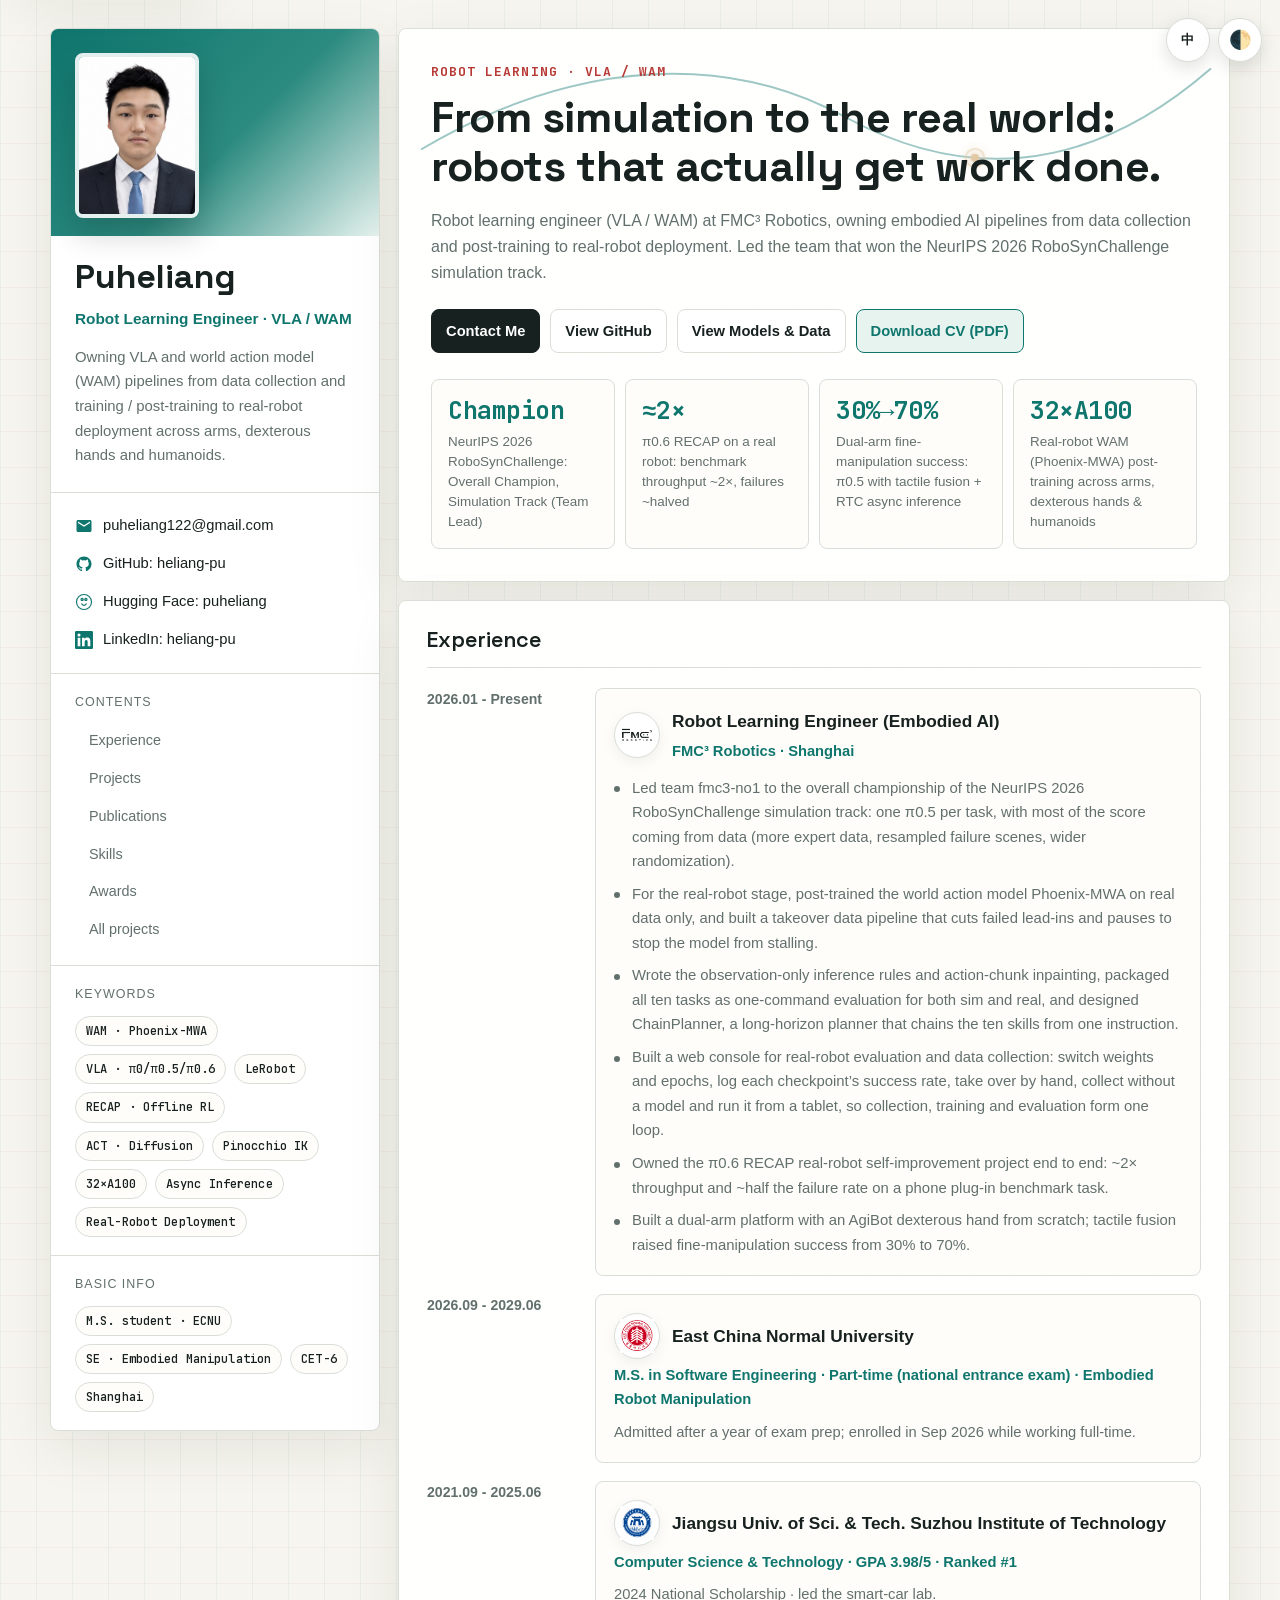
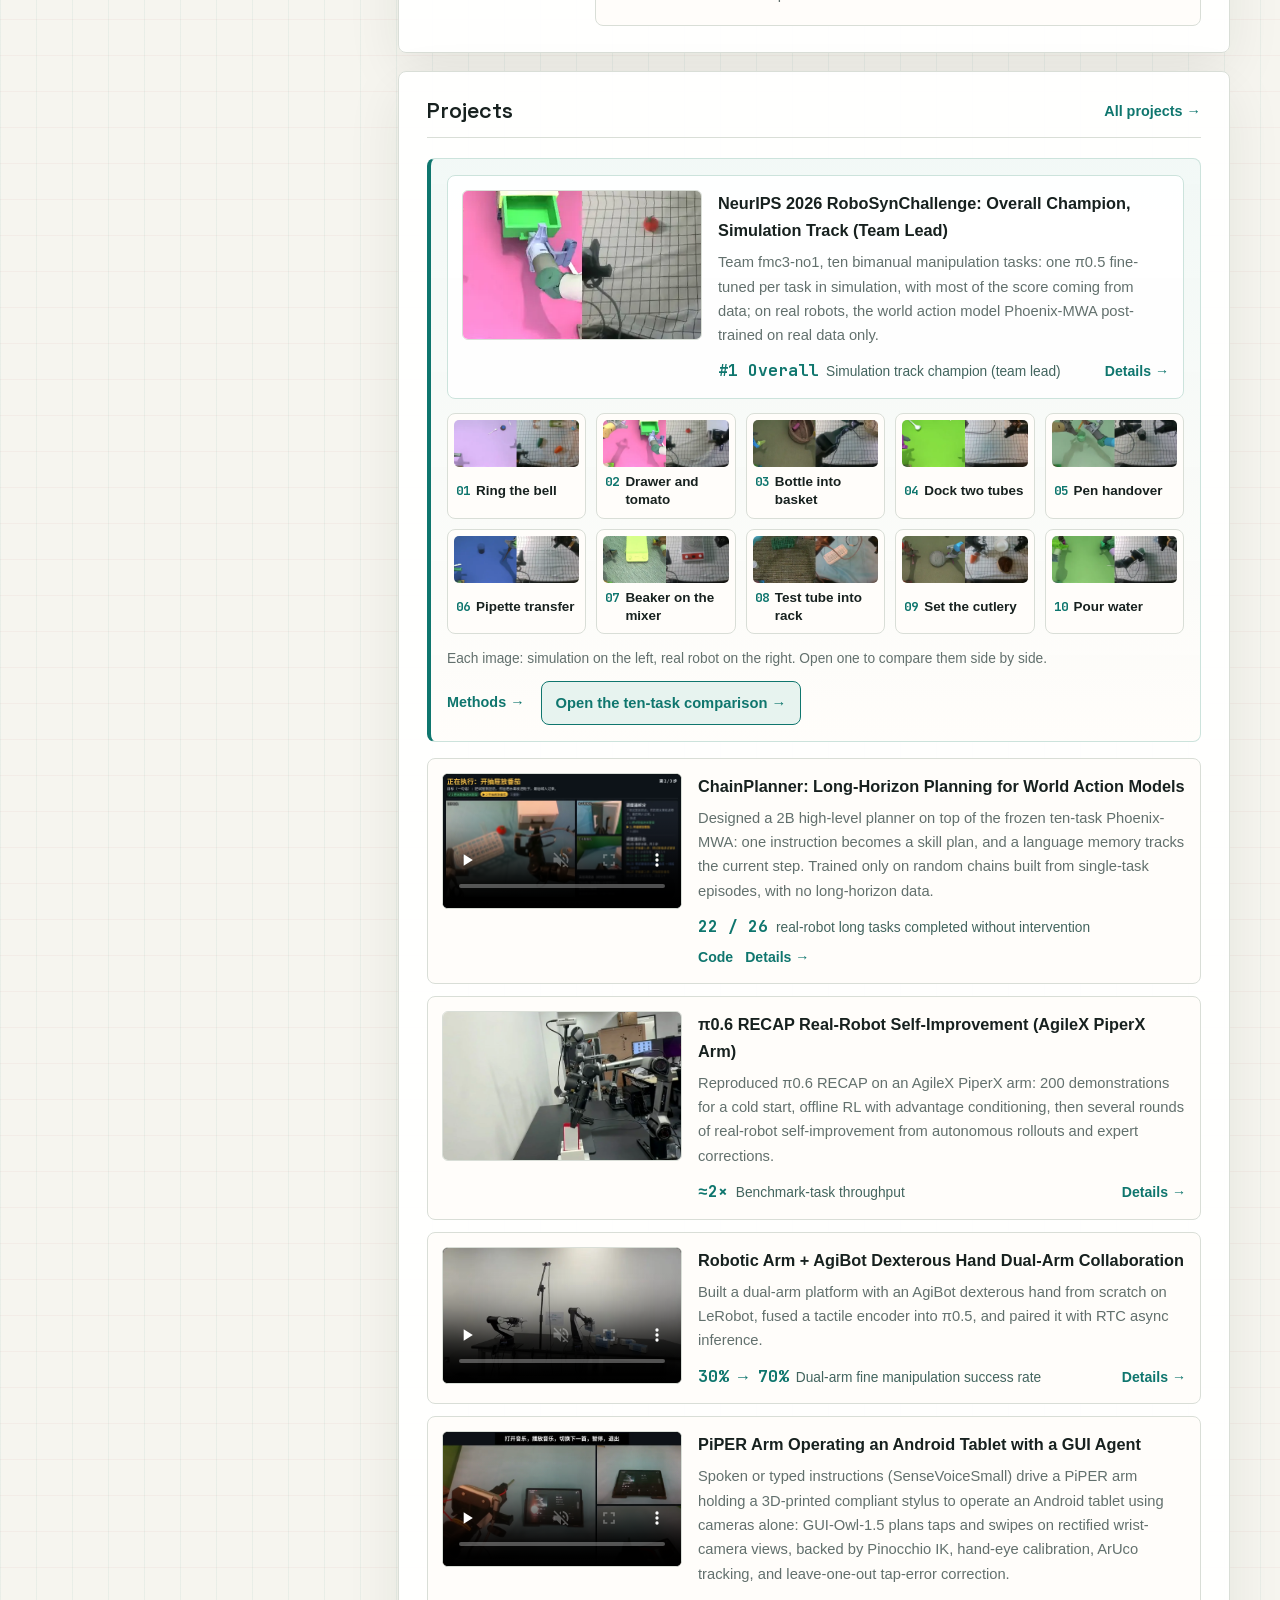
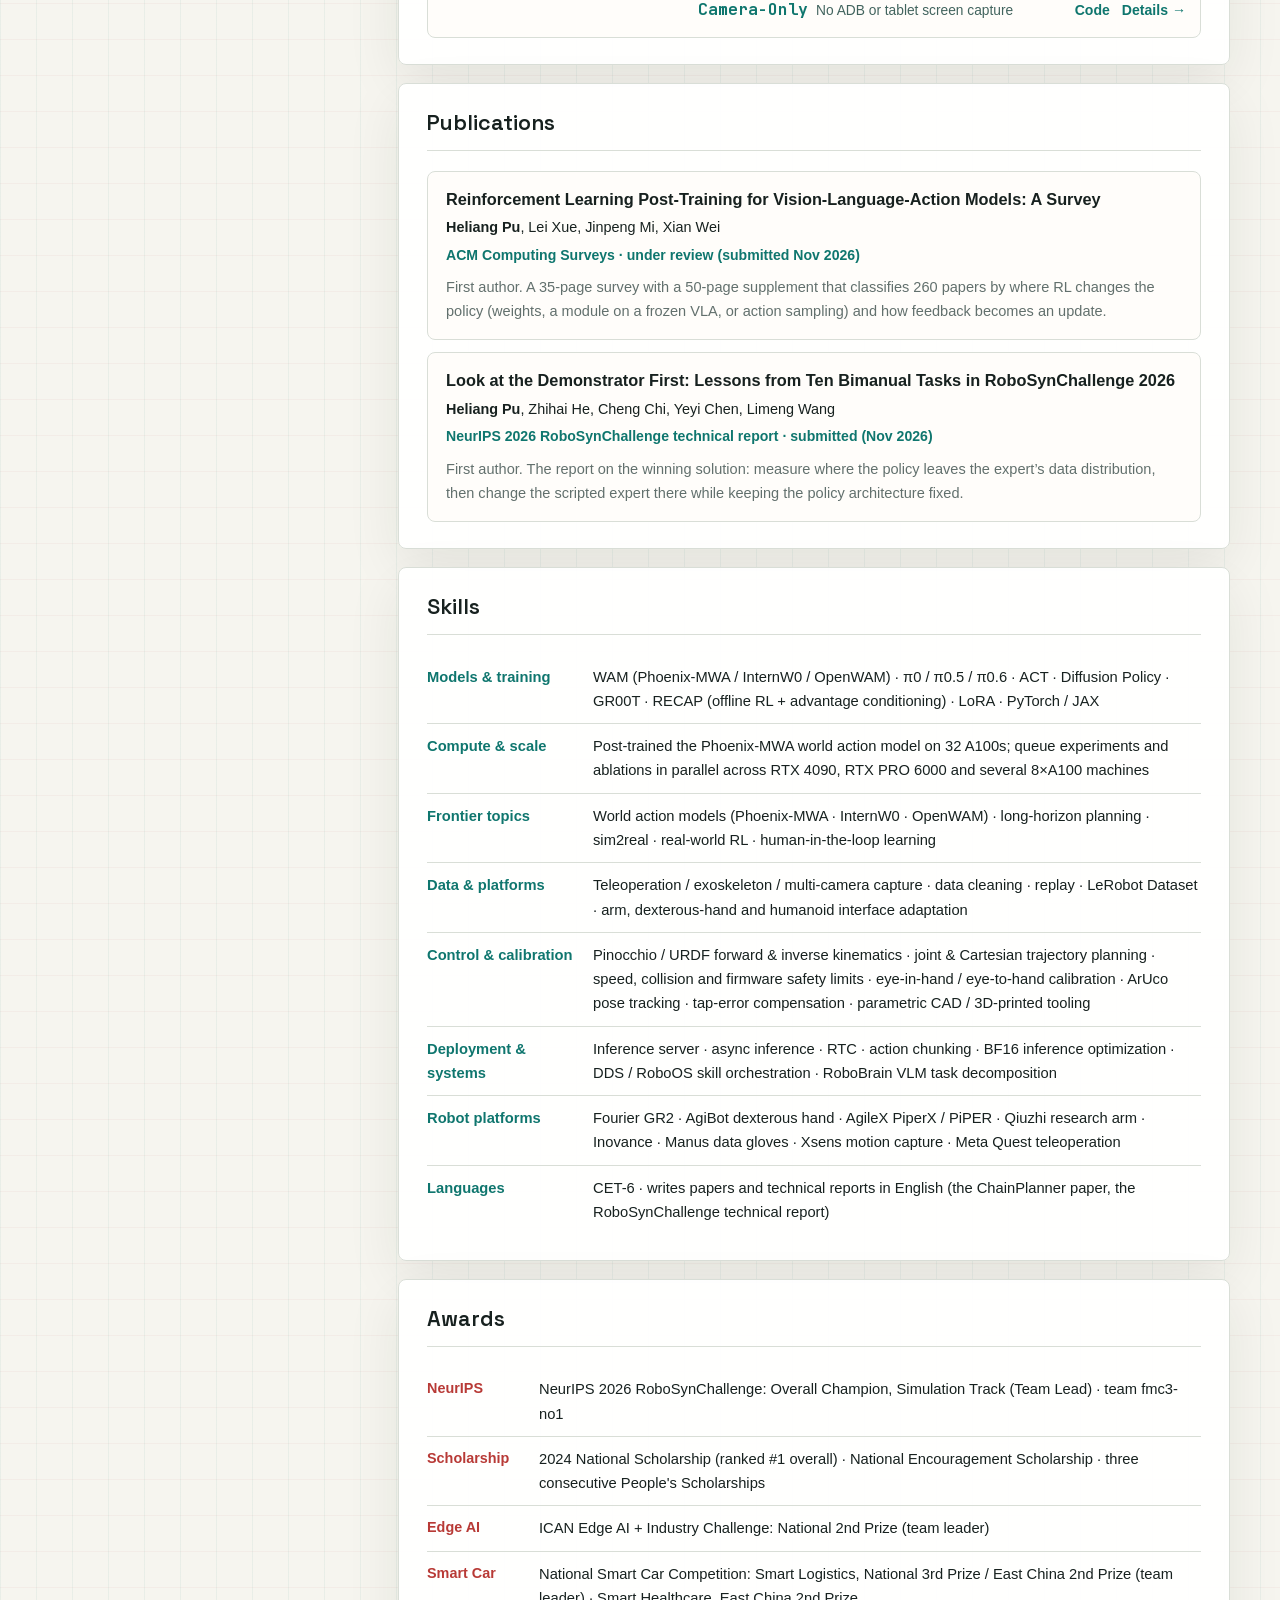
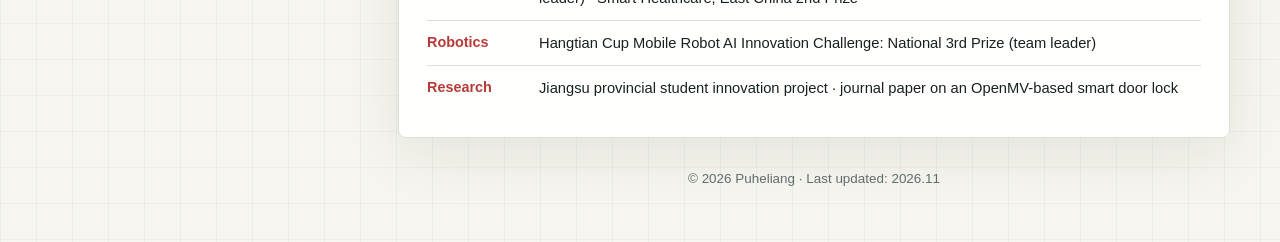
==== commit 763c493a: "chore: update company name to FMC³ Robotics and add official logo" ====
--- a/index.html
+++ b/index.html
@@ -3,10 +3,10 @@
 <head>
   <meta charset="UTF-8">
   <meta name="viewport" content="width=device-width, initial-scale=1.0">
-  <meta name="description" content="Puheliang, robot learning engineer (VLA / WAM) at FMC3-Robotics. Led the team that won the NeurIPS 2026 RoboSynChallenge simulation track and deployed world action models on real robots; π0.6 RECAP self-improvement on a real robot (~2× throughput, ~half the failures on the benchmark task); tactile fusion in π0.5 lifted dual-arm fine-manipulation success from 30% to 70%.">
+  <meta name="description" content="Puheliang, robot learning engineer (VLA / WAM) at FMC³ Robotics. Led the team that won the NeurIPS 2026 RoboSynChallenge simulation track and deployed world action models on real robots; π0.6 RECAP self-improvement on a real robot (~2× throughput, ~half the failures on the benchmark task); tactile fusion in π0.5 lifted dual-arm fine-manipulation success from 30% to 70%.">
   <meta name="theme-color" content="#0f766e">
   <meta property="og:title" content="Puheliang - Robot Learning Engineer (VLA / WAM)">
-  <meta property="og:description" content="Puheliang, robot learning engineer (VLA / WAM) at FMC3-Robotics. Led the team that won the NeurIPS 2026 RoboSynChallenge simulation track and deployed world action models on real robots; π0.6 RECAP self-improvement on a real robot (~2× throughput, ~half the failures on the benchmark task); tactile fusion in π0.5 lifted dual-arm fine-manipulation success from 30% to 70%.">
+  <meta property="og:description" content="Puheliang, robot learning engineer (VLA / WAM) at FMC³ Robotics. Led the team that won the NeurIPS 2026 RoboSynChallenge simulation track and deployed world action models on real robots; π0.6 RECAP self-improvement on a real robot (~2× throughput, ~half the failures on the benchmark task); tactile fusion in π0.5 lifted dual-arm fine-manipulation success from 30% to 70%.">
   <meta property="og:type" content="profile">
   <meta property="og:url" content="https://heliang-pu.github.io/">
   <meta property="og:image" content="https://heliang-pu.github.io/assets/og-cover.png">
@@ -16,7 +16,7 @@
   <meta property="og:image:alt" content="Puheliang - Robot Learning Engineer (VLA / WAM)">
   <meta name="twitter:card" content="summary_large_image">
   <meta name="twitter:title" content="Puheliang - Robot Learning Engineer (VLA / WAM)">
-  <meta name="twitter:description" content="Puheliang, robot learning engineer (VLA / WAM) at FMC3-Robotics. Led the team that won the NeurIPS 2026 RoboSynChallenge simulation track and deployed world action models on real robots; π0.6 RECAP self-improvement on a real robot (~2× throughput, ~half the failures on the benchmark task); tactile fusion in π0.5 lifted dual-arm fine-manipulation success from 30% to 70%.">
+  <meta name="twitter:description" content="Puheliang, robot learning engineer (VLA / WAM) at FMC³ Robotics. Led the team that won the NeurIPS 2026 RoboSynChallenge simulation track and deployed world action models on real robots; π0.6 RECAP self-improvement on a real robot (~2× throughput, ~half the failures on the benchmark task); tactile fusion in π0.5 lifted dual-arm fine-manipulation success from 30% to 70%.">
   <meta name="twitter:image" content="https://heliang-pu.github.io/assets/og-cover.png">
   <meta name="twitter:image:alt" content="Puheliang - Robot Learning Engineer (VLA / WAM)">
   <link rel="canonical" href="https://heliang-pu.github.io/">
@@ -26,14 +26,14 @@
   <link rel="preload" href="assets/fonts/space-grotesk-latin.woff2" as="font" type="font/woff2" crossorigin>
   <link rel="preload" href="assets/fonts/jetbrains-mono-latin.woff2" as="font" type="font/woff2" crossorigin>
   <title>Puheliang - Robot Learning Engineer (VLA / WAM)</title>
-  <link rel="stylesheet" href="assets/site.css?v=48931c1a">
+  <link rel="stylesheet" href="assets/site.css?v=be2fab4e">
   <script type="application/ld+json">
   {
     "@context": "https://schema.org",
     "@type": "Person",
     "name": "蒲贺良",
     "jobTitle": "具身智能算法工程师（VLA / WAM）",
-    "worksFor": { "@type": "Organization", "name": "FMC3-Robotics" },
+    "worksFor": { "@type": "Organization", "name": "FMC³ Robotics", "url": "https://www.fmc3-robotics.ai" },
     "url": "https://heliang-pu.github.io/",
     "email": "puheliang122@gmail.com",
     "image": "https://heliang-pu.github.io/assets/portrait.jpg",
@@ -174,7 +174,7 @@
         </svg>
         <p class="eyebrow">Robot Learning · VLA / WAM</p>
         <h2 data-i18n="heroTitle">From simulation to the real world: robots that actually get work done.</h2>
-        <p class="lead" data-i18n="heroLead">Robot learning engineer (VLA / WAM) at FMC3-Robotics, owning embodied AI pipelines from data collection and post-training to real-robot deployment. Led the team that won the NeurIPS 2026 RoboSynChallenge simulation track.</p>
+        <p class="lead" data-i18n="heroLead">Robot learning engineer (VLA / WAM) at FMC³ Robotics, owning embodied AI pipelines from data collection and post-training to real-robot deployment. Led the team that won the NeurIPS 2026 RoboSynChallenge simulation track.</p>
         <div class="hero-actions">
           <a class="button" href="mailto:puheliang122@gmail.com" data-i18n="btnContact">Contact Me</a>
           <a class="button secondary" href="https://github.com/heliang-pu" target="_blank" rel="noreferrer" data-i18n="btnGitHub">View GitHub</a>
@@ -209,8 +209,15 @@
           <div class="timeline-item">
             <div class="time" data-i18n="exp1time">2026.01 - Present</div>
             <div class="timeline-card">
-              <h3 data-i18n="exp1title">Robot Learning Engineer (Embodied AI)</h3>
-              <div class="meta">FMC3-Robotics · <span data-i18n="exp1loc">Shanghai</span></div>
+              <div class="school-heading">
+                <span class="school-emblem">
+                  <img src="assets/fmc3-robotics-logo.png" alt="FMC³ Robotics logo" data-i18n-alt="fmc3LogoAlt" width="128" height="128" loading="lazy" decoding="async">
+                </span>
+                <div>
+                  <h3 data-i18n="exp1title">Robot Learning Engineer (Embodied AI)</h3>
+                  <div class="meta"><a href="https://www.fmc3-robotics.ai" target="_blank" rel="noreferrer">FMC³ Robotics</a> · <span data-i18n="exp1loc">Shanghai</span></div>
+                </div>
+              </div>
               <ul class="plain-list">
                 <li data-i18n="exp1d4">Led team fmc3-no1 to the overall championship of the NeurIPS 2026 RoboSynChallenge simulation track: one π0.5 per task, with most of the score coming from data (more expert data, resampled failure scenes, wider randomization).</li>
                 <li data-i18n="exp1d5">For the real-robot stage, post-trained the world action model Phoenix-MWA on real data only, and built a takeover data pipeline that cuts failed lead-ins and pauses to stop the model from stalling.</li>
@@ -456,7 +463,7 @@
   </div>
   <button class="control-btn to-top" type="button" aria-label="Back to top" title="Back to top"><span aria-hidden="true">↑</span></button>
 
-  <script src="assets/i18n.js?v=83fce307"></script>
+  <script src="assets/i18n.js?v=149b06b6"></script>
   <script src="assets/site.js?v=f735e44d"></script>
 </body>
 </html>
--- a/assets/site.css
+++ b/assets/site.css
@@ -486,6 +486,10 @@
   color: var(--green);
   font-weight: 700;
   font-size: 0.92rem;
+}
+
+.timeline-card .meta a:hover {
+  text-decoration: underline;
 }
 
 .plain-list {
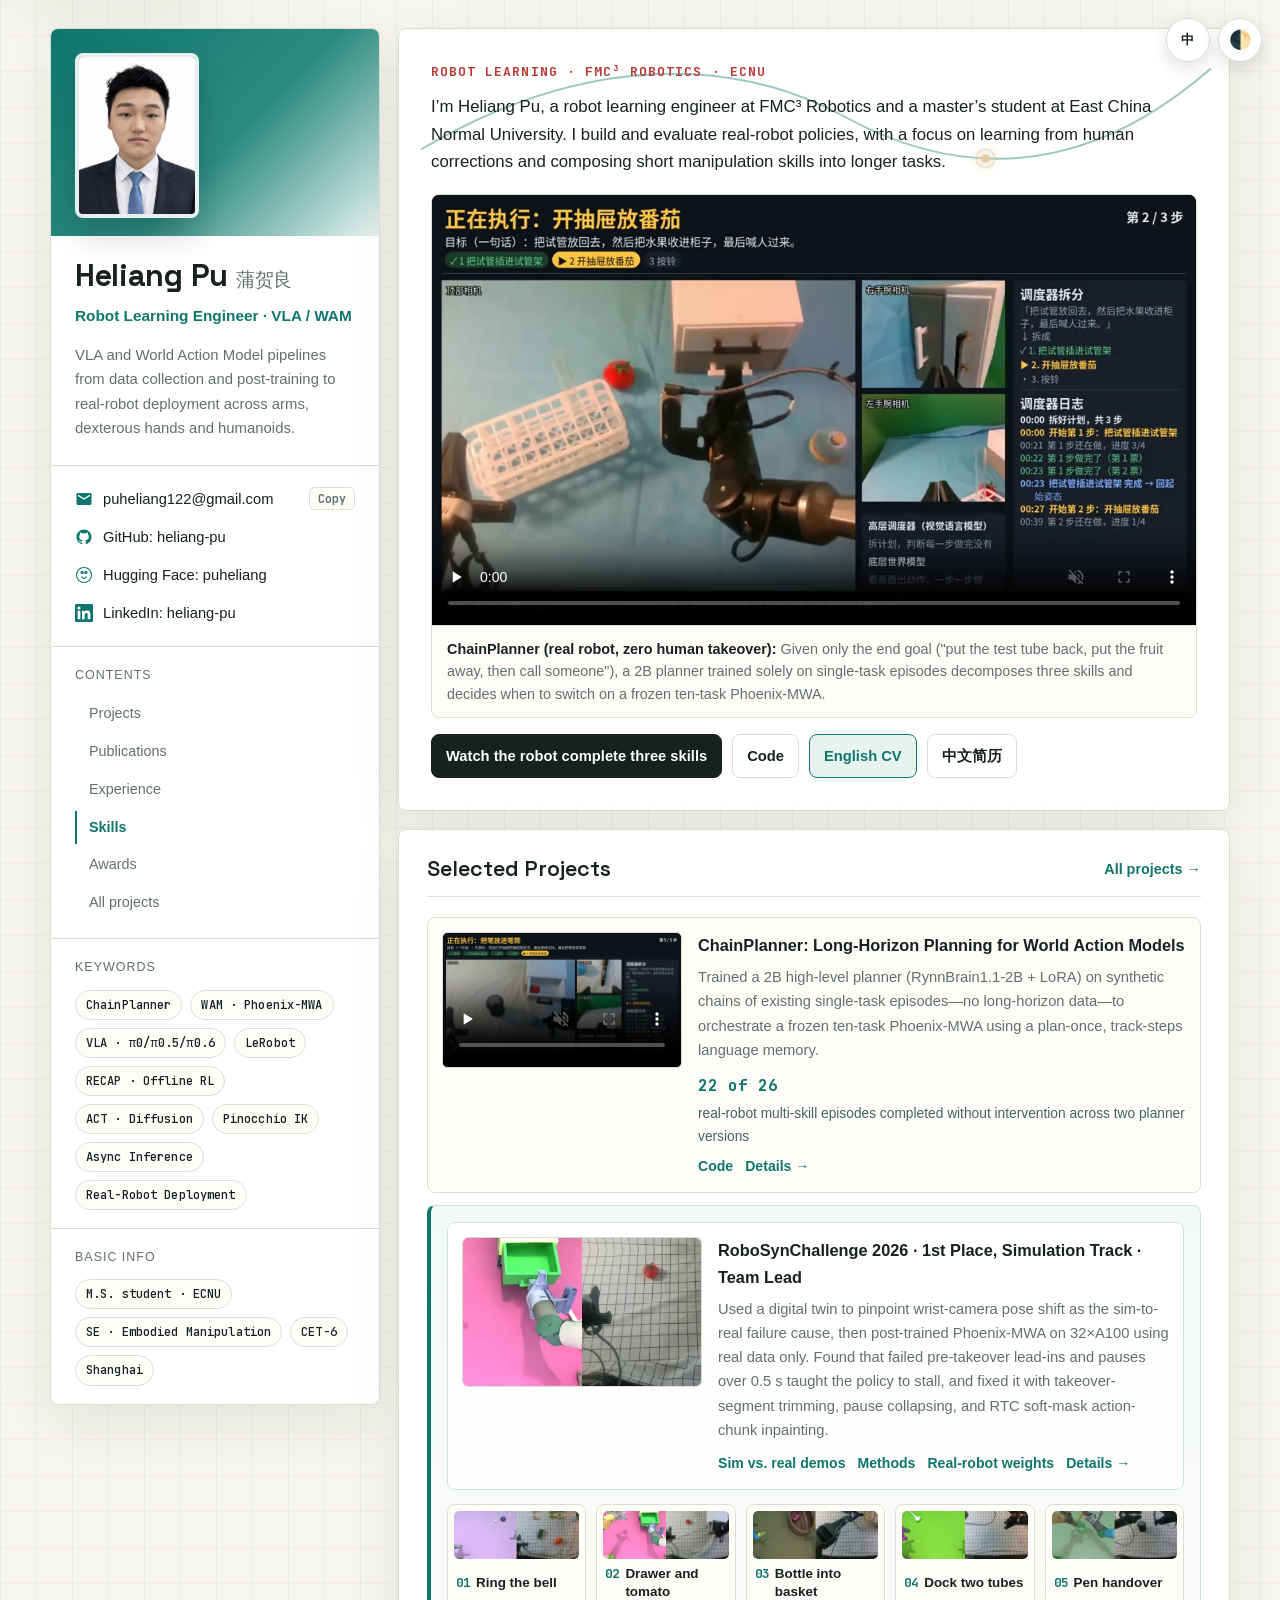
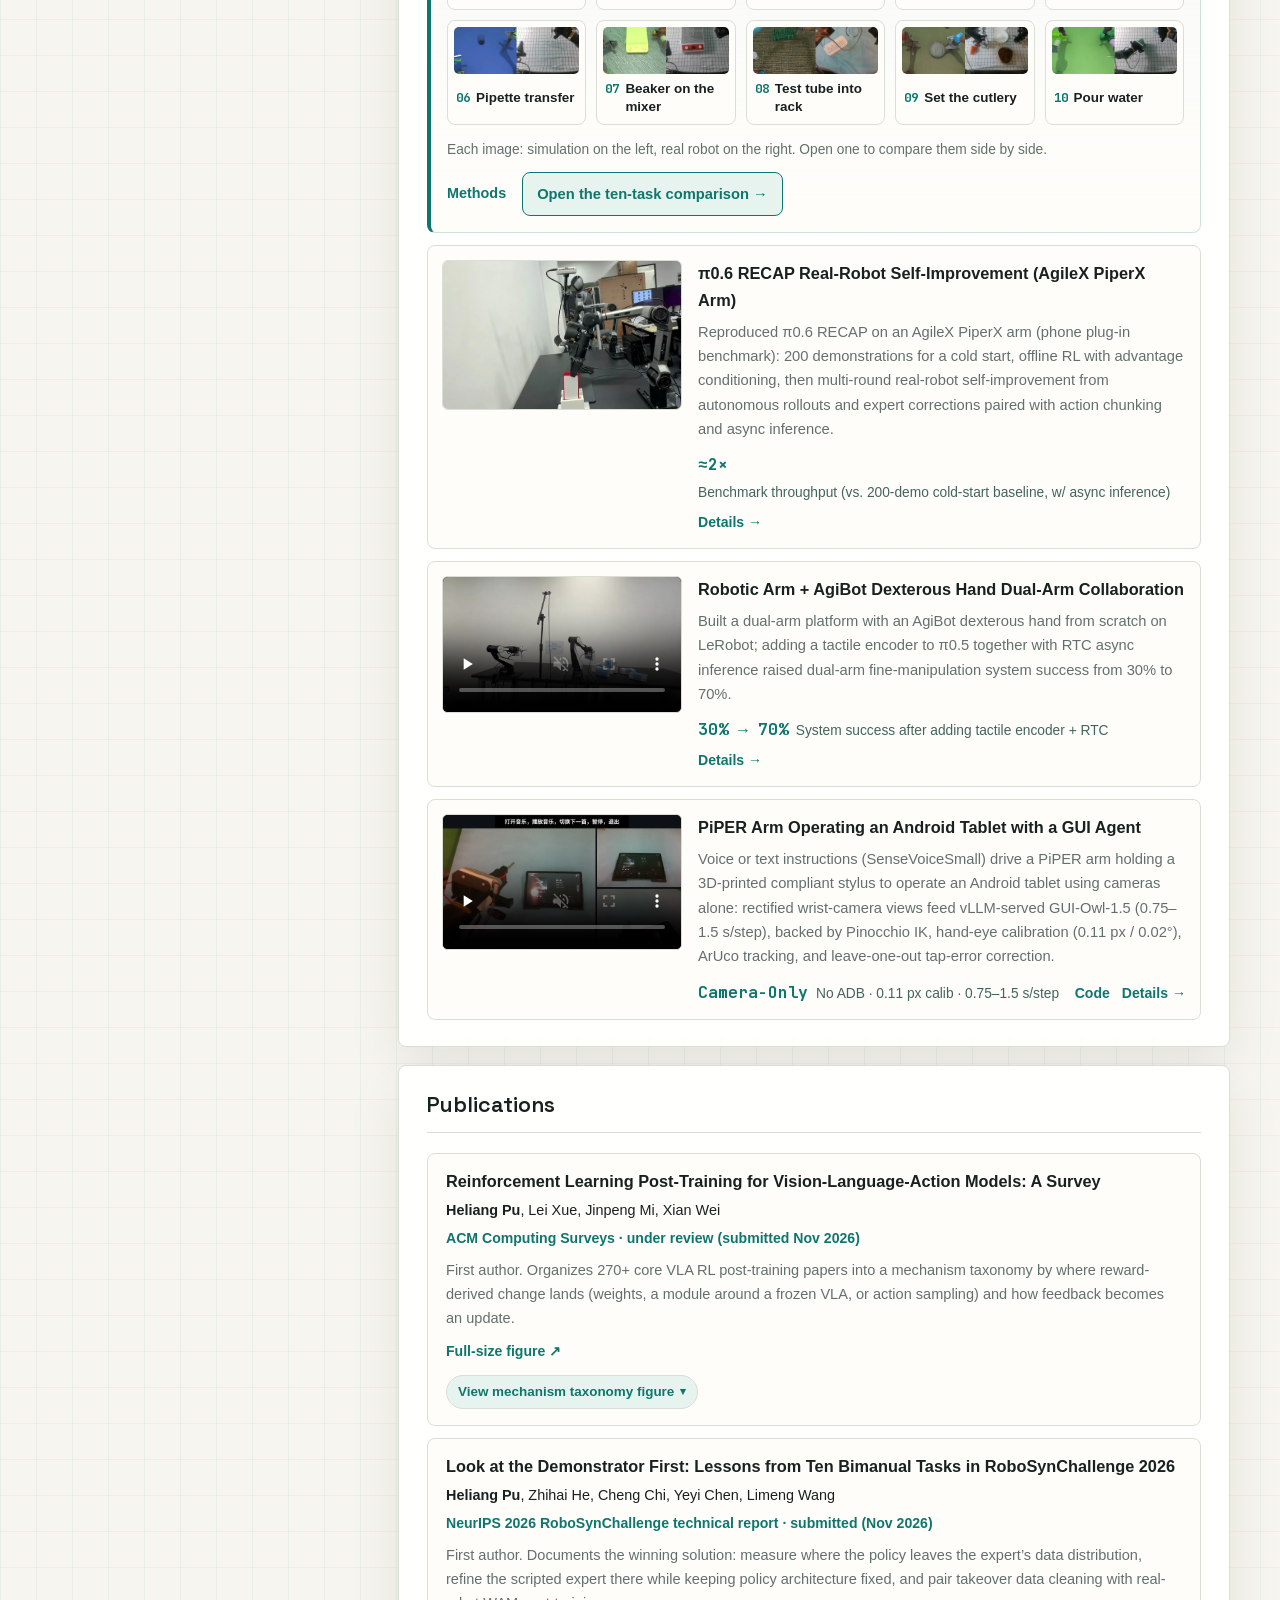
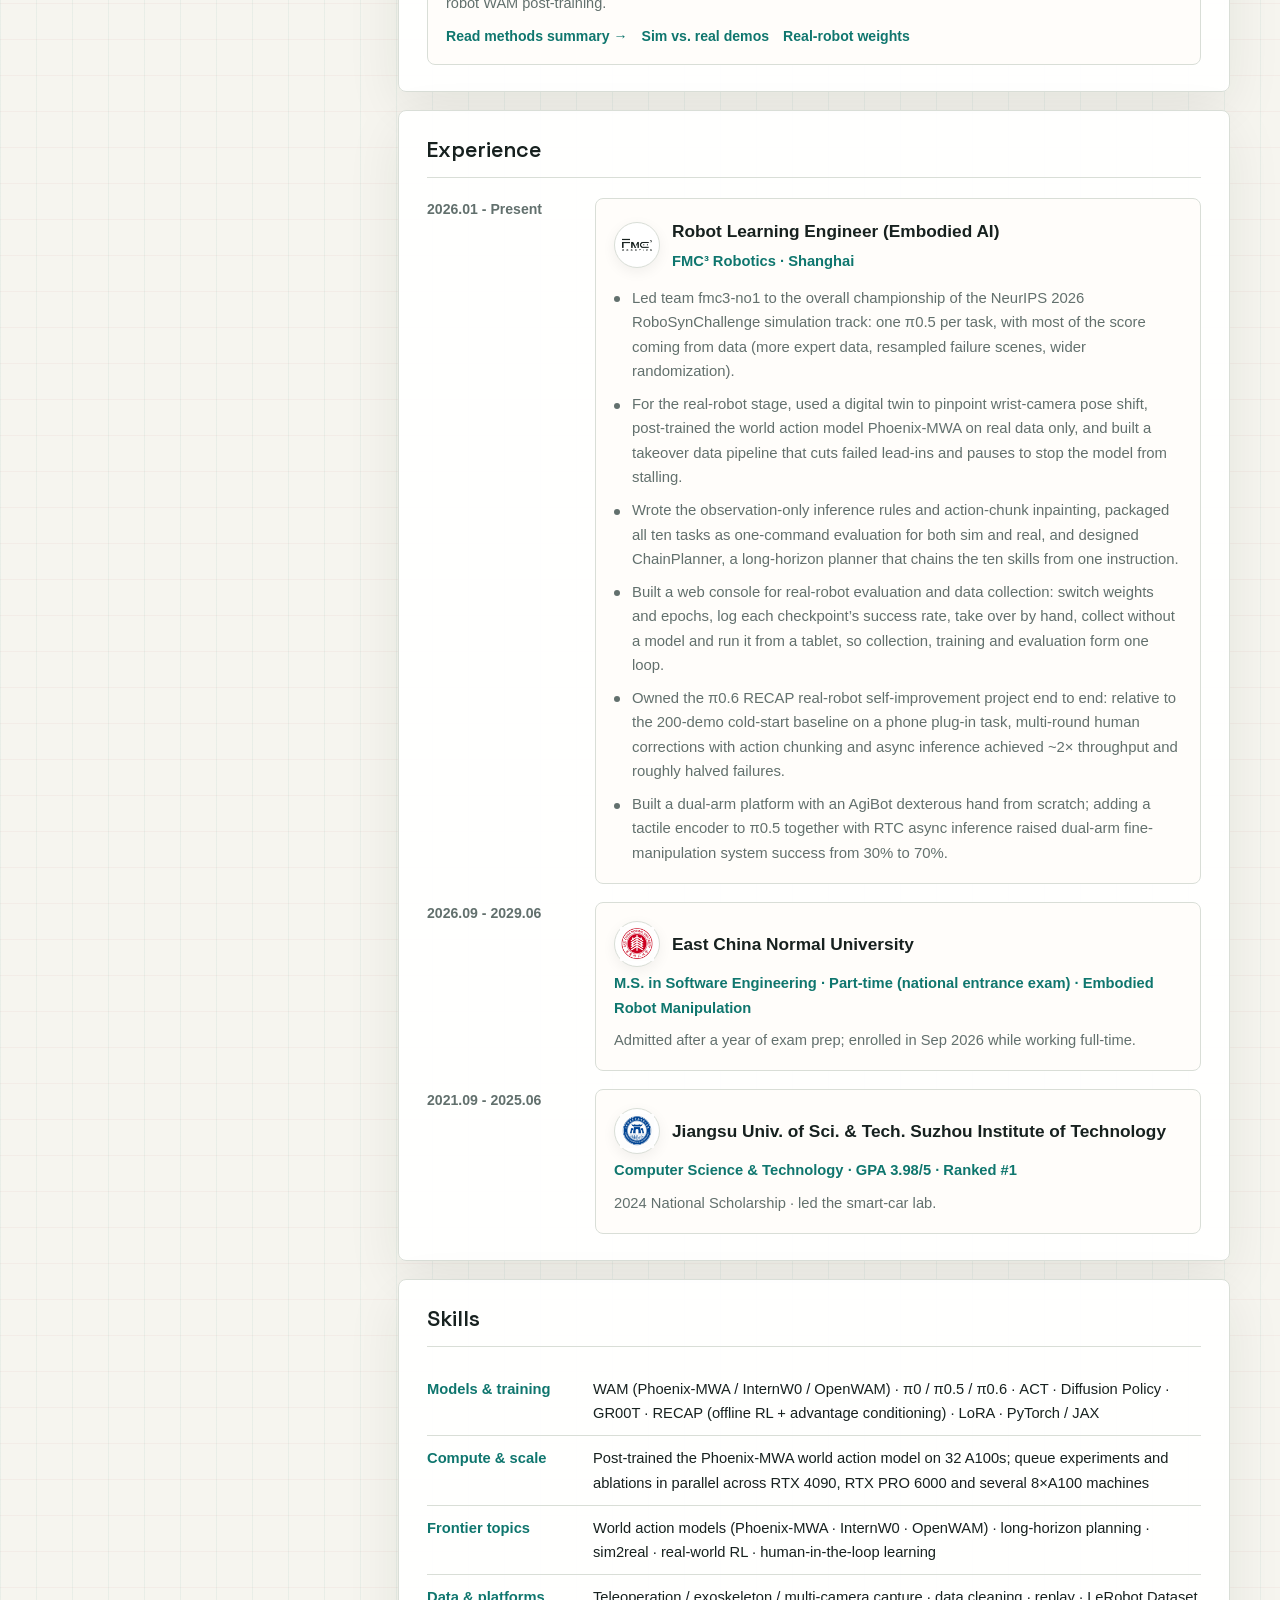
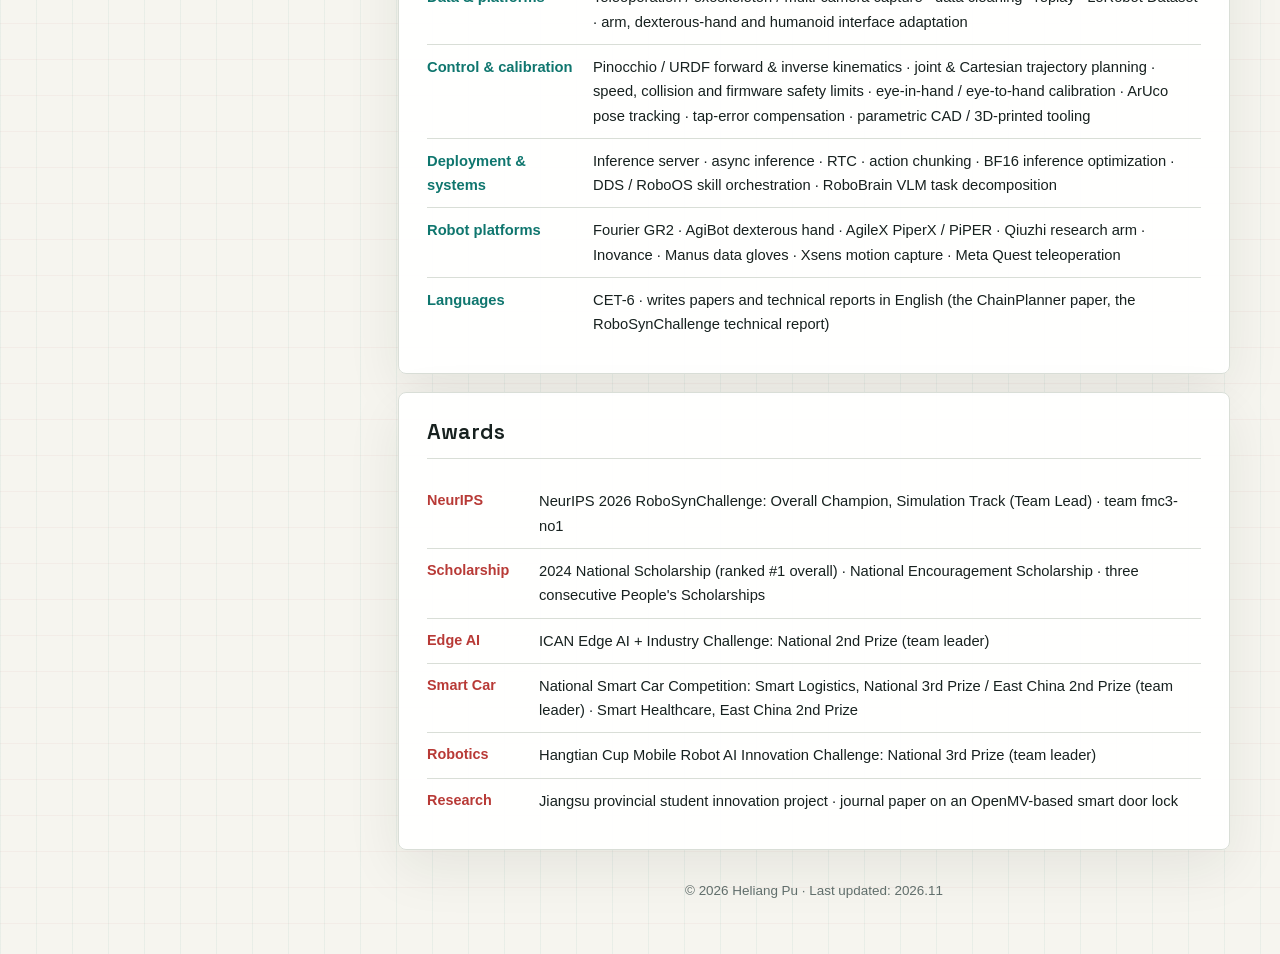
==== commit 37d9d6a5: "Upgrade hero demo, English CV, publication proof, and rigorous metrics" ====
--- a/index.html
+++ b/index.html
@@ -3,47 +3,48 @@
 <head>
   <meta charset="UTF-8">
   <meta name="viewport" content="width=device-width, initial-scale=1.0">
-  <meta name="description" content="Puheliang, robot learning engineer (VLA / WAM) at FMC³ Robotics. Led the team that won the NeurIPS 2026 RoboSynChallenge simulation track and deployed world action models on real robots; π0.6 RECAP self-improvement on a real robot (~2× throughput, ~half the failures on the benchmark task); tactile fusion in π0.5 lifted dual-arm fine-manipulation success from 30% to 70%.">
+  <meta name="description" content="Heliang Pu (蒲贺良), robot learning engineer at FMC³ Robotics and M.S. student at East China Normal University. Builds and evaluates real-robot VLA and World Action Model policies, focusing on learning from human corrections and composing short skills into longer tasks.">
   <meta name="theme-color" content="#0f766e">
-  <meta property="og:title" content="Puheliang - Robot Learning Engineer (VLA / WAM)">
-  <meta property="og:description" content="Puheliang, robot learning engineer (VLA / WAM) at FMC³ Robotics. Led the team that won the NeurIPS 2026 RoboSynChallenge simulation track and deployed world action models on real robots; π0.6 RECAP self-improvement on a real robot (~2× throughput, ~half the failures on the benchmark task); tactile fusion in π0.5 lifted dual-arm fine-manipulation success from 30% to 70%.">
+  <meta property="og:title" content="Heliang Pu - Robot Learning Engineer (VLA / WAM)">
+  <meta property="og:description" content="Heliang Pu (蒲贺良), robot learning engineer at FMC³ Robotics and M.S. student at East China Normal University. Builds and evaluates real-robot VLA and World Action Model policies, focusing on learning from human corrections and composing short skills into longer tasks.">
   <meta property="og:type" content="profile">
   <meta property="og:url" content="https://heliang-pu.github.io/">
   <meta property="og:image" content="https://heliang-pu.github.io/assets/og-cover.png">
   <meta property="og:image:width" content="1200">
   <meta property="og:image:height" content="630">
   <meta property="og:image:type" content="image/png">
-  <meta property="og:image:alt" content="Puheliang - Robot Learning Engineer (VLA / WAM)">
+  <meta property="og:image:alt" content="Heliang Pu - Robot Learning Engineer (VLA / WAM)">
   <meta name="twitter:card" content="summary_large_image">
-  <meta name="twitter:title" content="Puheliang - Robot Learning Engineer (VLA / WAM)">
-  <meta name="twitter:description" content="Puheliang, robot learning engineer (VLA / WAM) at FMC³ Robotics. Led the team that won the NeurIPS 2026 RoboSynChallenge simulation track and deployed world action models on real robots; π0.6 RECAP self-improvement on a real robot (~2× throughput, ~half the failures on the benchmark task); tactile fusion in π0.5 lifted dual-arm fine-manipulation success from 30% to 70%.">
+  <meta name="twitter:title" content="Heliang Pu - Robot Learning Engineer (VLA / WAM)">
+  <meta name="twitter:description" content="Heliang Pu (蒲贺良), robot learning engineer at FMC³ Robotics and M.S. student at East China Normal University. Builds and evaluates real-robot VLA and World Action Model policies, focusing on learning from human corrections and composing short skills into longer tasks.">
   <meta name="twitter:image" content="https://heliang-pu.github.io/assets/og-cover.png">
-  <meta name="twitter:image:alt" content="Puheliang - Robot Learning Engineer (VLA / WAM)">
+  <meta name="twitter:image:alt" content="Heliang Pu - Robot Learning Engineer (VLA / WAM)">
   <link rel="canonical" href="https://heliang-pu.github.io/">
   <link rel="icon" href="/assets/icon-192.png" type="image/png" sizes="192x192">
   <link rel="apple-touch-icon" href="/assets/apple-touch-icon.png">
   <link rel="manifest" href="/site.webmanifest">
   <link rel="preload" href="assets/fonts/space-grotesk-latin.woff2" as="font" type="font/woff2" crossorigin>
   <link rel="preload" href="assets/fonts/jetbrains-mono-latin.woff2" as="font" type="font/woff2" crossorigin>
-  <title>Puheliang - Robot Learning Engineer (VLA / WAM)</title>
-  <link rel="stylesheet" href="assets/site.css?v=be2fab4e">
+  <title>Heliang Pu - Robot Learning Engineer (VLA / WAM)</title>
+  <link rel="stylesheet" href="assets/site.css?v=ebff7e64">
   <script type="application/ld+json">
   {
     "@context": "https://schema.org",
     "@type": "Person",
-    "name": "蒲贺良",
-    "jobTitle": "具身智能算法工程师（VLA / WAM）",
+    "name": "Heliang Pu",
+    "alternateName": "蒲贺良",
+    "jobTitle": "Robot Learning Engineer (VLA / WAM)",
     "worksFor": { "@type": "Organization", "name": "FMC³ Robotics", "url": "https://www.fmc3-robotics.ai" },
     "url": "https://heliang-pu.github.io/",
     "email": "puheliang122@gmail.com",
     "image": "https://heliang-pu.github.io/assets/portrait.jpg",
-    "description": "具身智能算法工程师（VLA / WAM）：带队获 NeurIPS 2026 RoboSynChallenge 仿真赛道全球总冠军并落地世界动作模型真机部署，π0.6 RECAP 真机自改进使标杆任务吞吐约翻倍，π0.5 融合触觉使双臂精细操作成功率 30%→70%，覆盖机械臂、灵巧手与人形机器人。",
-    "address": { "@type": "PostalAddress", "addressLocality": "上海", "addressCountry": "CN" },
+    "description": "Robot learning engineer at FMC³ Robotics and M.S. student at East China Normal University. Builds and evaluates real-robot VLA and World Action Model policies, focusing on learning from human corrections and composing short skills into longer tasks.",
+    "address": { "@type": "PostalAddress", "addressLocality": "Shanghai", "addressCountry": "CN" },
     "alumniOf": [
-      { "@type": "CollegeOrUniversity", "name": "华东师范大学" },
-      { "@type": "CollegeOrUniversity", "name": "江苏科技大学苏州理工学院" }
+      { "@type": "CollegeOrUniversity", "name": "East China Normal University" },
+      { "@type": "CollegeOrUniversity", "name": "Jiangsu University of Science and Technology Suzhou Institute of Technology" }
     ],
-    "knowsAbout": ["LeRobot", "VLA Policy", "World Action Model", "Phoenix-MWA", "ChainPlanner", "Long-Horizon Planning", "Sim2Real", "VLM", "π0", "π0.5", "π0.6", "RECAP", "Offline RL", "ACT", "Diffusion Policy", "GR00T", "触觉融合", "LoRA", "机器人真机部署", "异步推理", "运动学与轨迹规划", "手眼标定", "GUI Agent"],
+    "knowsAbout": ["LeRobot", "VLA Policy", "World Action Model", "Phoenix-MWA", "ChainPlanner", "Long-Horizon Planning", "Sim2Real", "VLM", "π0", "π0.5", "π0.6", "RECAP", "Offline RL", "ACT", "Diffusion Policy", "GR00T", "Tactile Fusion", "LoRA", "Real-Robot Deployment", "Async Inference", "Kinematics & Trajectory Planning", "Hand-Eye Calibration", "GUI Agent"],
     "sameAs": [
       "https://github.com/heliang-pu",
       "https://huggingface.co/puheliang",
@@ -74,7 +75,7 @@
     <div class="mobile-id">
       <img src="assets/portrait.jpg" alt="" width="48" height="48" decoding="async">
       <div class="mobile-id-text">
-        <h1 data-i18n="name">Puheliang</h1>
+        <h1><span data-i18n="name">Heliang Pu</span><span class="name-sub" data-i18n="nameSub">蒲贺良</span></h1>
         <span data-i18n="role">Robot Learning Engineer · VLA / WAM</span>
       </div>
     </div>
@@ -83,9 +84,9 @@
       <summary data-i18n="navTitle">Contents</summary>
       <nav class="mobile-nav-body" aria-label="Page navigation" data-i18n-aria="navAria">
         <div class="mobile-nav-links">
-          <a href="#experience" data-i18n="navExp">Experience</a>
           <a href="#projects" data-i18n="navProjects">Projects</a>
           <a href="#publications" data-i18n="navPubs">Publications</a>
+          <a href="#experience" data-i18n="navExp">Experience</a>
           <a href="#skills" data-i18n="navSkills">Skills</a>
           <a href="#awards" data-i18n="navAwards">Awards</a>
           <a href="projects.html" data-i18n="navAll">All projects</a>
@@ -101,17 +102,20 @@
 
     <aside class="sidebar">
       <div class="portrait-wrap">
-        <img class="portrait" src="assets/portrait.jpg" alt="Portrait of Puheliang" width="124" height="165" decoding="async">
+        <img class="portrait" src="assets/portrait.jpg" alt="Portrait of Heliang Pu" width="124" height="165" decoding="async">
       </div>
 
       <div class="identity">
-        <h1 data-i18n="name">Puheliang</h1>
+        <h1><span data-i18n="name">Heliang Pu</span><span class="name-sub" data-i18n="nameSub">蒲贺良</span></h1>
         <p class="role" data-i18n="role">Robot Learning Engineer · VLA / WAM</p>
-        <p class="pitch" data-i18n="pitch">Owning VLA and world action model (WAM) pipelines from data collection and training / post-training to real-robot deployment across arms, dexterous hands and humanoids.</p>
+        <p class="pitch" data-i18n="pitch">VLA and World Action Model pipelines from data collection and post-training to real-robot deployment across arms, dexterous hands and humanoids.</p>
       </div>
 
       <div class="contact">
-        <a href="mailto:puheliang122@gmail.com" aria-label="Email puheliang122@gmail.com" data-i18n-aria="emailAria"><span class="contact-icon" aria-hidden="true"><svg viewBox="0 0 24 24"><path d="M20 4H4c-1.1 0-2 .9-2 2v12c0 1.1.9 2 2 2h16c1.1 0 2-.9 2-2V6c0-1.1-.9-2-2-2zm0 4l-8 5-8-5V6l8 5 8-5v2z"/></svg></span>puheliang122@gmail.com</a>
+        <div class="contact-email-row">
+          <a href="mailto:puheliang122@gmail.com" aria-label="Email puheliang122@gmail.com" data-i18n-aria="emailAria"><span class="contact-icon" aria-hidden="true"><svg viewBox="0 0 24 24"><path d="M20 4H4c-1.1 0-2 .9-2 2v12c0 1.1.9 2 2 2h16c1.1 0 2-.9 2-2V6c0-1.1-.9-2-2-2zm0 4l-8 5-8-5V6l8 5 8-5v2z"/></svg></span>puheliang122@gmail.com</a>
+          <button class="copy-btn" type="button" data-copy="puheliang122@gmail.com" data-i18n="copyEmail">Copy</button>
+        </div>
         <a href="https://github.com/heliang-pu" target="_blank" rel="noreferrer" aria-label="GitHub heliang-pu"><span class="contact-icon" aria-hidden="true"><svg viewBox="0 0 24 24"><path d="M12 2C6.477 2 2 6.477 2 12c0 4.42 2.865 8.166 6.839 9.489.5.092.682-.217.682-.482 0-.237-.009-.866-.013-1.7-2.782.603-3.369-1.342-3.369-1.342-.454-1.155-1.11-1.462-1.11-1.462-.908-.62.069-.608.069-.608 1.003.07 1.531 1.03 1.531 1.03.892 1.529 2.341 1.087 2.91.831.092-.646.35-1.086.636-1.337-2.22-.253-4.555-1.11-4.555-4.943 0-1.091.39-1.984 1.029-2.683-.103-.253-.446-1.27.098-2.647 0 0 .84-.269 2.75 1.025A9.578 9.578 0 0112 6.836c.85.004 1.705.115 2.504.337 1.909-1.294 2.747-1.025 2.747-1.025.546 1.377.203 2.394.1 2.647.64.699 1.028 1.592 1.028 2.683 0 3.842-2.339 4.687-4.566 4.935.359.309.678.919.678 1.852 0 1.336-.012 2.415-.012 2.743 0 .267.18.578.688.48C19.138 20.161 22 16.416 22 12c0-5.523-4.477-10-10-10z"/></svg></span>GitHub: heliang-pu</a>
         <a href="https://huggingface.co/puheliang" target="_blank" rel="noreferrer" aria-label="HuggingFace puheliang"><span class="contact-icon" aria-hidden="true"><svg viewBox="0 0 24 24"><path d="M12 2C6.477 2 2 6.477 2 12s4.477 10 10 10 10-4.477 10-10S17.523 2 12 2zm-2.5 8a1.5 1.5 0 110-3 1.5 1.5 0 010 3zm5 0a1.5 1.5 0 110-3 1.5 1.5 0 010 3zm-5.5 4.5s1.5 2 3 2 3-2 3-2" stroke="currentColor" stroke-width="1.5" stroke-linecap="round" fill="none"/><circle cx="9.5" cy="9.5" r="1.2" fill="currentColor"/><circle cx="14.5" cy="9.5" r="1.2" fill="currentColor"/></svg></span>Hugging Face: puheliang</a>
         <a href="https://www.linkedin.com/in/heliang-pu-a26538416/" target="_blank" rel="noreferrer" aria-label="LinkedIn heliang-pu"><span class="contact-icon" aria-hidden="true"><svg viewBox="0 0 24 24"><path d="M20.447 20.452h-3.554v-5.569c0-1.328-.027-3.037-1.852-3.037-1.853 0-2.136 1.445-2.136 2.939v5.667H9.351V9h3.414v1.561h.046c.477-.9 1.637-1.85 3.37-1.85 3.601 0 4.267 2.37 4.267 5.455v6.286zM5.337 7.433a2.062 2.062 0 01-2.063-2.065 2.064 2.064 0 112.063 2.065zm1.782 13.019H3.555V9h3.564v11.452zM22.225 0H1.771C.792 0 0 .774 0 1.729v20.542C0 23.227.792 24 1.771 24h20.451C23.2 24 24 23.227 24 22.271V1.729C24 .774 23.2 0 22.225 0z"/></svg></span>LinkedIn: heliang-pu</a>
@@ -120,9 +124,9 @@
       <nav class="side-section" aria-label="Page navigation" data-i18n-aria="navAria">
         <p class="side-title" data-i18n="navTitle">Contents</p>
         <div class="nav-links">
-          <a href="#experience" data-i18n="navExp">Experience</a>
           <a href="#projects" data-i18n="navProjects">Projects</a>
           <a href="#publications" data-i18n="navPubs">Publications</a>
+          <a href="#experience" data-i18n="navExp">Experience</a>
           <a href="#skills" data-i18n="navSkills">Skills</a>
           <a href="#awards" data-i18n="navAwards">Awards</a>
           <a href="projects.html" data-i18n="navAll">All projects</a>
@@ -132,13 +136,13 @@
       <div class="side-section">
         <p class="side-title" data-i18n="techKeywords">Keywords</p>
         <div class="chip-list">
+          <span class="chip">ChainPlanner</span>
           <span class="chip">WAM · Phoenix-MWA</span>
           <span class="chip">VLA · π0/π0.5/π0.6</span>
           <span class="chip">LeRobot</span>
           <span class="chip">RECAP · Offline RL</span>
           <span class="chip">ACT · Diffusion</span>
           <span class="chip">Pinocchio IK</span>
-          <span class="chip">32×A100</span>
           <span class="chip" data-i18n="kw_async">Async Inference</span>
           <span class="chip" data-i18n="kw_deploy">Real-Robot Deployment</span>
         </div>
@@ -172,88 +176,22 @@
             </animateMotion>
           </g>
         </svg>
-        <p class="eyebrow">Robot Learning · VLA / WAM</p>
-        <h2 data-i18n="heroTitle">From simulation to the real world: robots that actually get work done.</h2>
-        <p class="lead" data-i18n="heroLead">Robot learning engineer (VLA / WAM) at FMC³ Robotics, owning embodied AI pipelines from data collection and post-training to real-robot deployment. Led the team that won the NeurIPS 2026 RoboSynChallenge simulation track.</p>
+        <p class="eyebrow">Robot Learning · FMC³ Robotics · ECNU</p>
+        <p class="hero-intro" data-i18n="heroIntro">I’m Heliang Pu, a robot learning engineer at FMC³ Robotics and a master’s student at East China Normal University. I build and evaluate real-robot policies, with a focus on learning from human corrections and composing short manipulation skills into longer tasks.</p>
+        <figure class="hero-demo" data-hover-play>
+          <video class="hero-video" id="hero-video" controls muted preload="none" playsinline width="1280" height="720" poster="assets/projects/chainplanner-goal-only.webp" aria-label="Play: ChainPlanner splits an instruction that only states the goal into 3 steps and completes them" data-i18n-aria="p5video">
+            <source src="assets/projects/chainplanner-goal-only.mp4" type="video/mp4">
+          </video>
+          <figcaption class="hero-caption">
+            <strong data-i18n="heroCapTitle">ChainPlanner (real robot, zero human takeover):</strong>
+            <span data-i18n="heroCapDesc">Given only the end goal ("put the test tube back, put the fruit away, then call someone"), a 2B planner trained solely on single-task episodes decomposes three skills and decides when to switch on a frozen ten-task Phoenix-MWA.</span>
+          </figcaption>
+        </figure>
         <div class="hero-actions">
-          <a class="button" href="mailto:puheliang122@gmail.com" data-i18n="btnContact">Contact Me</a>
-          <a class="button secondary" href="https://github.com/heliang-pu" target="_blank" rel="noreferrer" data-i18n="btnGitHub">View GitHub</a>
-          <a class="button secondary" href="https://huggingface.co/puheliang" target="_blank" rel="noreferrer" data-i18n="btnHF">View Models &amp; Data</a>
-          <a class="button accent" href="heliang-pu-resume.pdf" download data-i18n="btnDownloadPDF">Download CV (PDF)</a>
-        </div>
-        <div class="metric-grid">
-          <div class="metric">
-            <strong data-i18n="m1val">Champion</strong>
-            <span data-i18n="m1desc">NeurIPS 2026 RoboSynChallenge: Overall Champion, Simulation Track (Team Lead)</span>
-          </div>
-          <div class="metric">
-            <strong>≈2×</strong>
-            <span data-i18n="m2desc">π0.6 RECAP on a real robot: benchmark throughput ~2×, failures ~halved</span>
-          </div>
-          <div class="metric">
-            <strong>30%→70%</strong>
-            <span data-i18n="m3desc">Dual-arm fine-manipulation success: π0.5 with tactile fusion + RTC async inference</span>
-          </div>
-          <div class="metric">
-            <strong>32×A100</strong>
-            <span data-i18n="m4desc">Real-robot WAM (Phoenix-MWA) post-training across arms, dexterous hands &amp; humanoids</span>
-          </div>
-        </div>
-      </section>
-
-      <section class="section" id="experience">
-        <div class="section-head">
-          <h2 data-i18n="secExp">Experience</h2>
-        </div>
-        <div class="timeline">
-          <div class="timeline-item">
-            <div class="time" data-i18n="exp1time">2026.01 - Present</div>
-            <div class="timeline-card">
-              <div class="school-heading">
-                <span class="school-emblem">
-                  <img src="assets/fmc3-robotics-logo.png" alt="FMC³ Robotics logo" data-i18n-alt="fmc3LogoAlt" width="128" height="128" loading="lazy" decoding="async">
-                </span>
-                <div>
-                  <h3 data-i18n="exp1title">Robot Learning Engineer (Embodied AI)</h3>
-                  <div class="meta"><a href="https://www.fmc3-robotics.ai" target="_blank" rel="noreferrer">FMC³ Robotics</a> · <span data-i18n="exp1loc">Shanghai</span></div>
-                </div>
-              </div>
-              <ul class="plain-list">
-                <li data-i18n="exp1d4">Led team fmc3-no1 to the overall championship of the NeurIPS 2026 RoboSynChallenge simulation track: one π0.5 per task, with most of the score coming from data (more expert data, resampled failure scenes, wider randomization).</li>
-                <li data-i18n="exp1d5">For the real-robot stage, post-trained the world action model Phoenix-MWA on real data only, and built a takeover data pipeline that cuts failed lead-ins and pauses to stop the model from stalling.</li>
-                <li data-i18n="exp1d6">Wrote the observation-only inference rules and action-chunk inpainting, packaged all ten tasks as one-command evaluation for both sim and real, and designed ChainPlanner, a long-horizon planner that chains the ten skills from one instruction.</li>
-                <li data-i18n="exp1d7">Built a web console for real-robot evaluation and data collection: switch weights and epochs, log each checkpoint’s success rate, take over by hand, collect without a model and run it from a tablet, so collection, training and evaluation form one loop.</li>
-                <li data-i18n="exp1d1">Owned the π0.6 RECAP real-robot self-improvement project end to end: ~2× throughput and ~half the failure rate on a phone plug-in benchmark task.</li>
-                <li data-i18n="exp1d2">Built a dual-arm platform with an AgiBot dexterous hand from scratch; tactile fusion raised fine-manipulation success from 30% to 70%.</li>
-              </ul>
-            </div>
-          </div>
-          <div class="timeline-item">
-            <div class="time">2026.09 - 2029.06</div>
-            <div class="timeline-card">
-              <div class="school-heading">
-                <span class="school-emblem">
-                  <img src="assets/east-china-normal-university-emblem.png" alt="East China Normal University emblem" data-i18n-alt="ecnuLogoAlt" width="128" height="128" loading="lazy" decoding="async">
-                </span>
-                <h3 data-i18n="exp2title">East China Normal University</h3>
-              </div>
-              <div class="meta" data-i18n="exp2meta">M.S. in Software Engineering · Part-time (national entrance exam) · Embodied Robot Manipulation</div>
-              <p class="edu-note" data-i18n="exp2d1">Admitted after a year of exam prep; enrolled in Sep 2026 while working full-time.</p>
-            </div>
-          </div>
-          <div class="timeline-item">
-            <div class="time">2021.09 - 2025.06</div>
-            <div class="timeline-card">
-              <div class="school-heading">
-                <span class="school-emblem">
-                  <img src="assets/suzhou-institute-of-technology-emblem.png" alt="Jiangsu University of Science and Technology Suzhou Institute of Technology emblem" data-i18n-alt="sitLogoAlt" width="128" height="128" loading="lazy" decoding="async">
-                </span>
-                <h3 data-i18n="exp3title">Jiangsu Univ. of Sci. &amp; Tech. Suzhou Institute of Technology</h3>
-              </div>
-              <div class="meta" data-i18n="exp3meta">Computer Science &amp; Technology · GPA 3.98/5 · Ranked #1</div>
-              <p class="edu-note" data-i18n="exp3d1">2024 National Scholarship · led the smart-car lab.</p>
-            </div>
-          </div>
+          <button class="button" id="hero-watch" type="button" data-i18n="btnWatch">Watch the robot complete three skills</button>
+          <a class="button secondary" href="https://github.com/heliang-pu/wam-long-horizon-planner" target="_blank" rel="noreferrer" data-i18n="linkCode">Code</a>
+          <a class="button accent" href="heliang-pu-cv-en.pdf" data-i18n="btnEnCV">English CV</a>
+          <a class="button secondary" href="heliang-pu-resume.pdf" data-i18n="btnZhCV">中文简历</a>
         </div>
       </section>
 
@@ -270,85 +208,20 @@
         <span class="legacy-anchor" id="demo-12" aria-hidden="true"></span>
         <span class="legacy-anchor" id="demo-09" aria-hidden="true"></span>
         <div class="section-head">
-          <h2 data-i18n="secProjects">Projects</h2>
+          <h2 data-i18n="secProjects">Selected Projects</h2>
           <a class="section-link" href="projects.html" data-i18n="allProjects">All projects →</a>
-        </div>
-
-        <div class="project-group" id="competition">
-          <article class="pick pick-featured">
-            <img class="pick-shot" src="assets/competition/drawer-open-place-tile.webp" alt="RoboSynChallenge drawer task: simulation on the left, real robot on the right" data-i18n-alt="compImgAlt" width="640" height="240" loading="lazy" decoding="async">
-            <div class="pick-body">
-              <h3 data-i18n="compTitle">NeurIPS 2026 RoboSynChallenge: Overall Champion, Simulation Track (Team Lead)</h3>
-              <p data-i18n="compDesc">Team fmc3-no1, ten bimanual manipulation tasks: one π0.5 fine-tuned per task in simulation, with most of the score coming from data; on real robots, the world action model Phoenix-MWA post-trained on real data only.</p>
-              <div class="pick-foot">
-                <span class="pick-result"><strong data-i18n="p0r1k">#1 Overall</strong><span data-i18n="p0r1v">Simulation track champion (team lead)</span></span>
-                <span class="pick-actions">
-                  <a class="pick-link" href="projects.html#robosyn" data-i18n="pickMore">Details →</a>
-                </span>
-              </div>
-            </div>
-          </article>
-          <div class="task-grid">
-            <a class="task-tile" href="competition.html#click-bell">
-              <img src="assets/competition/click-bell-tile.webp" alt="" width="640" height="240" loading="lazy" decoding="async">
-              <span class="task-tile-text"><span class="task-num">01</span><span data-i18n="tkBell">Ring the bell</span></span>
-            </a>
-            <a class="task-tile" href="competition.html#drawer-open-place">
-              <img src="assets/competition/drawer-open-place-tile.webp" alt="" width="640" height="240" loading="lazy" decoding="async">
-              <span class="task-tile-text"><span class="task-num">02</span><span data-i18n="tkDrawer">Drawer and tomato</span></span>
-            </a>
-            <a class="task-tile" href="competition.html#handle-basket">
-              <img src="assets/competition/handle-basket-tile.webp" alt="" width="640" height="240" loading="lazy" decoding="async">
-              <span class="task-tile-text"><span class="task-num">03</span><span data-i18n="tkBasket">Bottle into basket</span></span>
-            </a>
-            <a class="task-tile" href="competition.html#item-assembly">
-              <img src="assets/competition/item-assembly-tile.webp" alt="" width="640" height="240" loading="lazy" decoding="async">
-              <span class="task-tile-text"><span class="task-num">04</span><span data-i18n="tkAssembly">Dock two tubes</span></span>
-            </a>
-            <a class="task-tile" href="competition.html#items-handover">
-              <img src="assets/competition/items-handover-tile.webp" alt="" width="640" height="240" loading="lazy" decoding="async">
-              <span class="task-tile-text"><span class="task-num">05</span><span data-i18n="tkHandover">Pen handover</span></span>
-            </a>
-            <a class="task-tile" href="competition.html#manipulate-pipette">
-              <img src="assets/competition/manipulate-pipette-tile.webp" alt="" width="640" height="240" loading="lazy" decoding="async">
-              <span class="task-tile-text"><span class="task-num">06</span><span data-i18n="tkPipette">Pipette transfer</span></span>
-            </a>
-            <a class="task-tile" href="competition.html#mixer-operating">
-              <img src="assets/competition/mixer-operating-tile.webp" alt="" width="640" height="240" loading="lazy" decoding="async">
-              <span class="task-tile-text"><span class="task-num">07</span><span data-i18n="tkMixer">Beaker on the mixer</span></span>
-            </a>
-            <a class="task-tile" href="competition.html#sample-loading">
-              <img src="assets/competition/sample-loading-tile.webp" alt="" width="640" height="240" loading="lazy" decoding="async">
-              <span class="task-tile-text"><span class="task-num">08</span><span data-i18n="tkSample">Test tube into rack</span></span>
-            </a>
-            <a class="task-tile" href="competition.html#table-rearrangement">
-              <img src="assets/competition/table-rearrangement-tile.webp" alt="" width="640" height="240" loading="lazy" decoding="async">
-              <span class="task-tile-text"><span class="task-num">09</span><span data-i18n="tkTable">Set the cutlery</span></span>
-            </a>
-            <a class="task-tile" href="competition.html#water-pouring">
-              <img src="assets/competition/water-pouring-tile.webp" alt="" width="640" height="240" loading="lazy" decoding="async">
-              <span class="task-tile-text"><span class="task-num">10</span><span data-i18n="tkWater">Pour water</span></span>
-            </a>
-          </div>
-          <div class="task-grid-foot">
-            <p data-i18n="compTileNote">Each image: simulation on the left, real robot on the right. Open one to compare them side by side.</p>
-            <span class="foot-links">
-              <a class="section-link" href="competition.html#methods" data-i18n="compMethodsLink">Methods →</a>
-              <a class="button accent" href="competition.html" data-i18n="compOpen">Open the ten-task comparison →</a>
-            </span>
-          </div>
         </div>
 
         <div class="pick-list">
           <article class="pick" id="chainplanner" data-hover-play>
-            <video class="pick-shot pick-video" controls muted preload="none" playsinline width="1280" height="720" poster="assets/projects/chainplanner-goal-only.webp" aria-label="Play: ChainPlanner splits an instruction that only states the goal into 3 steps and completes them" data-i18n-aria="p5video">
-              <source src="assets/projects/chainplanner-goal-only.mp4" type="video/mp4">
+            <video class="pick-shot pick-video" controls muted preload="none" playsinline width="1280" height="720" poster="assets/projects/chainplanner-five-steps.webp" aria-label="Play: ChainPlanner completes a five-step real-robot chain with a repeated skill" data-i18n-aria="p5v5video">
+              <source src="assets/projects/chainplanner-five-steps.mp4" type="video/mp4">
             </video>
             <div class="pick-body">
               <h3 data-i18n="p5t">ChainPlanner: Long-Horizon Planning for World Action Models</h3>
-              <p data-i18n="p5s">Designed a 2B high-level planner on top of the frozen ten-task Phoenix-MWA: one instruction becomes a skill plan, and a language memory tracks the current step. Trained only on random chains built from single-task episodes, with no long-horizon data.</p>
+              <p data-i18n="p5s">Trained a 2B high-level planner (RynnBrain1.1-2B + LoRA) on synthetic chains of existing single-task episodes—no long-horizon data—to orchestrate a frozen ten-task Phoenix-MWA using a plan-once, track-steps language memory.</p>
               <div class="pick-foot">
-                <span class="pick-result"><strong>22 / 26</strong><span data-i18n="p5r3">real-robot long tasks completed without intervention</span></span>
+                <span class="pick-result"><strong data-i18n="p5r3k">22 of 26</strong><span data-i18n="p5r3">real-robot multi-skill episodes completed without intervention across two planner versions</span></span>
                 <span class="pick-actions">
                   <a class="pick-link" href="https://github.com/heliang-pu/wam-long-horizon-planner" target="_blank" rel="noreferrer" data-i18n="linkCode">Code</a>
                   <a class="pick-link" href="projects.html#chainplanner" data-i18n="pickMore">Details →</a>
@@ -356,15 +229,82 @@
               </div>
             </div>
           </article>
+
+          <div class="project-group" id="competition">
+            <article class="pick pick-featured">
+              <img class="pick-shot" src="assets/competition/drawer-open-place-tile.webp" alt="RoboSynChallenge drawer task: simulation on the left, real robot on the right" data-i18n-alt="compImgAlt" width="640" height="240" loading="lazy" decoding="async">
+              <div class="pick-body">
+                <h3 data-i18n="compBadge">RoboSynChallenge 2026 · 1st Place, Simulation Track · Team Lead</h3>
+                <p data-i18n="compDiag">Used a digital twin to pinpoint wrist-camera pose shift as the sim-to-real failure cause, then post-trained Phoenix-MWA on 32×A100 using real data only. Found that failed pre-takeover lead-ins and pauses over 0.5 s taught the policy to stall, and fixed it with takeover-segment trimming, pause collapsing, and RTC soft-mask action-chunk inpainting.</p>
+                <div class="pick-foot">
+                  <span class="pick-actions">
+                    <a class="pick-link" href="competition.html" data-i18n="compLinkDemos">Sim vs. real demos</a>
+                    <a class="pick-link" href="competition.html#methods" data-i18n="compMethodsLink">Methods</a>
+                    <a class="pick-link" href="https://huggingface.co/puheliang/RoboSynChallenge-fmc3-no1-real" target="_blank" rel="noreferrer" data-i18n="compLinkWeights">Real-robot weights</a>
+                    <a class="pick-link" href="projects.html#robosyn" data-i18n="pickMore">Details →</a>
+                  </span>
+                </div>
+              </div>
+            </article>
+            <div class="task-grid">
+              <a class="task-tile" href="competition.html#click-bell">
+                <img src="assets/competition/click-bell-tile.webp" alt="" width="640" height="240" loading="lazy" decoding="async">
+                <span class="task-tile-text"><span class="task-num">01</span><span data-i18n="tkBell">Ring the bell</span></span>
+              </a>
+              <a class="task-tile" href="competition.html#drawer-open-place">
+                <img src="assets/competition/drawer-open-place-tile.webp" alt="" width="640" height="240" loading="lazy" decoding="async">
+                <span class="task-tile-text"><span class="task-num">02</span><span data-i18n="tkDrawer">Drawer and tomato</span></span>
+              </a>
+              <a class="task-tile" href="competition.html#handle-basket">
+                <img src="assets/competition/handle-basket-tile.webp" alt="" width="640" height="240" loading="lazy" decoding="async">
+                <span class="task-tile-text"><span class="task-num">03</span><span data-i18n="tkBasket">Bottle into basket</span></span>
+              </a>
+              <a class="task-tile" href="competition.html#item-assembly">
+                <img src="assets/competition/item-assembly-tile.webp" alt="" width="640" height="240" loading="lazy" decoding="async">
+                <span class="task-tile-text"><span class="task-num">04</span><span data-i18n="tkAssembly">Dock two tubes</span></span>
+              </a>
+              <a class="task-tile" href="competition.html#items-handover">
+                <img src="assets/competition/items-handover-tile.webp" alt="" width="640" height="240" loading="lazy" decoding="async">
+                <span class="task-tile-text"><span class="task-num">05</span><span data-i18n="tkHandover">Pen handover</span></span>
+              </a>
+              <a class="task-tile" href="competition.html#manipulate-pipette">
+                <img src="assets/competition/manipulate-pipette-tile.webp" alt="" width="640" height="240" loading="lazy" decoding="async">
+                <span class="task-tile-text"><span class="task-num">06</span><span data-i18n="tkPipette">Pipette transfer</span></span>
+              </a>
+              <a class="task-tile" href="competition.html#mixer-operating">
+                <img src="assets/competition/mixer-operating-tile.webp" alt="" width="640" height="240" loading="lazy" decoding="async">
+                <span class="task-tile-text"><span class="task-num">07</span><span data-i18n="tkMixer">Beaker on the mixer</span></span>
+              </a>
+              <a class="task-tile" href="competition.html#sample-loading">
+                <img src="assets/competition/sample-loading-tile.webp" alt="" width="640" height="240" loading="lazy" decoding="async">
+                <span class="task-tile-text"><span class="task-num">08</span><span data-i18n="tkSample">Test tube into rack</span></span>
+              </a>
+              <a class="task-tile" href="competition.html#table-rearrangement">
+                <img src="assets/competition/table-rearrangement-tile.webp" alt="" width="640" height="240" loading="lazy" decoding="async">
+                <span class="task-tile-text"><span class="task-num">09</span><span data-i18n="tkTable">Set the cutlery</span></span>
+              </a>
+              <a class="task-tile" href="competition.html#water-pouring">
+                <img src="assets/competition/water-pouring-tile.webp" alt="" width="640" height="240" loading="lazy" decoding="async">
+                <span class="task-tile-text"><span class="task-num">10</span><span data-i18n="tkWater">Pour water</span></span>
+              </a>
+            </div>
+            <div class="task-grid-foot">
+              <p data-i18n="compTileNote">Each image: simulation on the left, real robot on the right. Open one to compare them side by side.</p>
+              <span class="foot-links">
+                <a class="section-link" href="competition.html#methods" data-i18n="compMethodsLink">Methods</a>
+                <a class="button accent" href="competition.html" data-i18n="compOpen">Open the ten-task comparison →</a>
+              </span>
+            </div>
+          </div>
 
           <article class="pick" id="recap">
             <span class="legacy-anchor" id="demo-07" aria-hidden="true"></span>
             <img class="pick-shot" src="assets/projects/recap-phone-plug.webp" alt="π0.6 RECAP on a real AgileX PiperX arm: phone plug-in" data-i18n-alt="p4img" width="1280" height="720" loading="lazy" decoding="async">
             <div class="pick-body">
               <h3 data-i18n="p4t">π0.6 RECAP Real-Robot Self-Improvement (AgileX PiperX Arm)</h3>
-              <p data-i18n="p4s">Reproduced π0.6 RECAP on an AgileX PiperX arm: 200 demonstrations for a cold start, offline RL with advantage conditioning, then several rounds of real-robot self-improvement from autonomous rollouts and expert corrections.</p>
+              <p data-i18n="p4s">Reproduced π0.6 RECAP on an AgileX PiperX arm (phone plug-in benchmark): 200 demonstrations for a cold start, offline RL with advantage conditioning, then multi-round real-robot self-improvement from autonomous rollouts and expert corrections paired with action chunking and async inference.</p>
               <div class="pick-foot">
-                <span class="pick-result"><strong>≈2×</strong><span data-i18n="p4r1v">Benchmark-task throughput</span></span>
+                <span class="pick-result"><strong>≈2×</strong><span data-i18n="p4r1v">Benchmark throughput (vs. 200-demo cold-start baseline, w/ async inference)</span></span>
                 <span class="pick-actions">
                   <a class="pick-link" href="projects.html#recap" data-i18n="pickMore">Details →</a>
                 </span>
@@ -379,9 +319,9 @@
             </video>
             <div class="pick-body">
               <h3 data-i18n="p1t">Robotic Arm + AgiBot Dexterous Hand Dual-Arm Collaboration</h3>
-              <p data-i18n="p1s">Built a dual-arm platform with an AgiBot dexterous hand from scratch on LeRobot, fused a tactile encoder into π0.5, and paired it with RTC async inference.</p>
+              <p data-i18n="p1s">Built a dual-arm platform with an AgiBot dexterous hand from scratch on LeRobot; adding a tactile encoder to π0.5 together with RTC async inference raised dual-arm fine-manipulation system success from 30% to 70%.</p>
               <div class="pick-foot">
-                <span class="pick-result"><strong>30% → 70%</strong><span data-i18n="p1r1">Dual-arm fine manipulation success rate</span></span>
+                <span class="pick-result"><strong>30% → 70%</strong><span data-i18n="p1r1">System success after adding tactile encoder + RTC</span></span>
                 <span class="pick-actions">
                   <a class="pick-link" href="projects.html#dual-arm" data-i18n="pickMore">Details →</a>
                 </span>
@@ -395,9 +335,9 @@
             </video>
             <div class="pick-body">
               <h3 data-i18n="p6t">PiPER Arm Operating an Android Tablet with a GUI Agent</h3>
-              <p data-i18n="p6s">Spoken or typed instructions (SenseVoiceSmall) drive a PiPER arm holding a 3D-printed compliant stylus to operate an Android tablet using cameras alone: GUI-Owl-1.5 plans taps and swipes on rectified wrist-camera views, backed by Pinocchio IK, hand-eye calibration, ArUco tracking, and leave-one-out tap-error correction.</p>
+              <p data-i18n="p6s">Voice or text instructions (SenseVoiceSmall) drive a PiPER arm holding a 3D-printed compliant stylus to operate an Android tablet using cameras alone: rectified wrist-camera views feed vLLM-served GUI-Owl-1.5 (0.75–1.5 s/step), backed by Pinocchio IK, hand-eye calibration (0.11 px / 0.02°), ArUco tracking, and leave-one-out tap-error correction.</p>
               <div class="pick-foot">
-                <span class="pick-result"><strong data-i18n="p6r1k">Camera-Only</strong><span data-i18n="p6r1v">No ADB or tablet screen capture</span></span>
+                <span class="pick-result"><strong data-i18n="p6r1k">Camera-Only</strong><span data-i18n="p6r1v">No ADB · 0.11 px calib · 0.75–1.5 s/step</span></span>
                 <span class="pick-actions">
                   <a class="pick-link" href="https://github.com/heliang-pu/Robot-use-tablet" target="_blank" rel="noreferrer" data-i18n="linkCode">Code</a>
                   <a class="pick-link" href="projects.html#tablet-tap" data-i18n="pickMore">Details →</a>
@@ -417,14 +357,87 @@
             <h3>Reinforcement Learning Post-Training for Vision-Language-Action Models: A Survey</h3>
             <p class="authors"><strong>Heliang Pu</strong>, Lei Xue, Jinpeng Mi, Xian Wei</p>
             <p class="venue" data-i18n="pub1venue">ACM Computing Surveys · under review (submitted Nov 2026)</p>
-            <p class="note" data-i18n="pub1note">First author. A 35-page survey with a 50-page supplement that classifies 260 papers by where RL changes the policy (weights, a module on a frozen VLA, or action sampling) and how feedback becomes an update.</p>
+            <p class="note" data-i18n="pub1note">First author. Organizes 270+ core VLA RL post-training papers into a mechanism taxonomy by where reward-derived change lands (weights, a module around a frozen VLA, or action sampling) and how feedback becomes an update.</p>
+            <div class="pub-links">
+              <a href="assets/publications/vla-rl-survey-taxonomy.webp" target="_blank" rel="noreferrer" data-i18n="pub1figFull">Full-size figure ↗</a>
+            </div>
+            <details class="pub-figure">
+              <summary data-i18n="pub1figBtn">View mechanism taxonomy figure</summary>
+              <figure class="pub-figure-frame">
+                <a href="assets/publications/vla-rl-survey-taxonomy.webp" target="_blank" rel="noreferrer">
+                  <img src="assets/publications/vla-rl-survey-taxonomy.webp" alt="Mechanism taxonomy of RL post-training for VLAs across weight space, module space, sample space, and estimate-side enablers" data-i18n-alt="pub1figAlt" width="1600" height="1309" loading="lazy" decoding="async">
+                </a>
+                <figcaption data-i18n="pub1figCap">Survey Fig. 2 (mechanism taxonomy): organizes 277 in-tree core items by where reward-derived change lands—A weight space, B module space around a frozen VLA, C sample space, and E estimate-side enablers.</figcaption>
+              </figure>
+            </details>
           </article>
           <article class="pub">
             <h3>Look at the Demonstrator First: Lessons from Ten Bimanual Tasks in RoboSynChallenge 2026</h3>
             <p class="authors"><strong>Heliang Pu</strong>, Zhihai He, Cheng Chi, Yeyi Chen, Limeng Wang</p>
             <p class="venue" data-i18n="pub2venue">NeurIPS 2026 RoboSynChallenge technical report · submitted (Nov 2026)</p>
-            <p class="note" data-i18n="pub2note">First author. The report on the winning solution: measure where the policy leaves the expert’s data distribution, then change the scripted expert there while keeping the policy architecture fixed.</p>
-          </article>
+            <p class="note" data-i18n="pub2note">First author. Documents the winning solution: measure where the policy leaves the expert’s data distribution, refine the scripted expert there while keeping policy architecture fixed, and pair takeover data cleaning with real-robot WAM post-training.</p>
+            <div class="pub-links">
+              <a href="competition.html#methods" data-i18n="pub2methods">Read methods summary →</a>
+              <a href="competition.html" data-i18n="compLinkDemos">Sim vs. real demos</a>
+              <a href="https://huggingface.co/puheliang/RoboSynChallenge-fmc3-no1-real" target="_blank" rel="noreferrer" data-i18n="compLinkWeights">Real-robot weights</a>
+            </div>
+          </article>
+        </div>
+      </section>
+
+      <section class="section" id="experience">
+        <div class="section-head">
+          <h2 data-i18n="secExp">Experience</h2>
+        </div>
+        <div class="timeline">
+          <div class="timeline-item">
+            <div class="time" data-i18n="exp1time">2026.01 - Present</div>
+            <div class="timeline-card">
+              <div class="school-heading">
+                <span class="school-emblem">
+                  <img src="assets/fmc3-robotics-logo.png" alt="FMC³ Robotics logo" data-i18n-alt="fmc3LogoAlt" width="128" height="128" loading="lazy" decoding="async">
+                </span>
+                <div>
+                  <h3 data-i18n="exp1title">Robot Learning Engineer (Embodied AI)</h3>
+                  <div class="meta"><a href="https://www.fmc3-robotics.ai" target="_blank" rel="noreferrer">FMC³ Robotics</a> · <span data-i18n="exp1loc">Shanghai</span></div>
+                </div>
+              </div>
+              <ul class="plain-list">
+                <li data-i18n="exp1d4">Led team fmc3-no1 to the overall championship of the NeurIPS 2026 RoboSynChallenge simulation track: one π0.5 per task, with most of the score coming from data (more expert data, resampled failure scenes, wider randomization).</li>
+                <li data-i18n="exp1d5">For the real-robot stage, used a digital twin to pinpoint wrist-camera pose shift, post-trained the world action model Phoenix-MWA on real data only, and built a takeover data pipeline that cuts failed lead-ins and pauses to stop the model from stalling.</li>
+                <li data-i18n="exp1d6">Wrote the observation-only inference rules and action-chunk inpainting, packaged all ten tasks as one-command evaluation for both sim and real, and designed ChainPlanner, a long-horizon planner that chains the ten skills from one instruction.</li>
+                <li data-i18n="exp1d7">Built a web console for real-robot evaluation and data collection: switch weights and epochs, log each checkpoint’s success rate, take over by hand, collect without a model and run it from a tablet, so collection, training and evaluation form one loop.</li>
+                <li data-i18n="exp1d1">Owned the π0.6 RECAP real-robot self-improvement project end to end: relative to the 200-demo cold-start baseline on a phone plug-in task, multi-round human corrections with action chunking and async inference achieved ~2× throughput and roughly halved failures.</li>
+                <li data-i18n="exp1d2">Built a dual-arm platform with an AgiBot dexterous hand from scratch; adding a tactile encoder to π0.5 together with RTC async inference raised dual-arm fine-manipulation system success from 30% to 70%.</li>
+              </ul>
+            </div>
+          </div>
+          <div class="timeline-item">
+            <div class="time">2026.09 - 2029.06</div>
+            <div class="timeline-card">
+              <div class="school-heading">
+                <span class="school-emblem">
+                  <img src="assets/east-china-normal-university-emblem.png" alt="East China Normal University emblem" data-i18n-alt="ecnuLogoAlt" width="128" height="128" loading="lazy" decoding="async">
+                </span>
+                <h3 data-i18n="exp2title">East China Normal University</h3>
+              </div>
+              <div class="meta" data-i18n="exp2meta">M.S. in Software Engineering · Part-time (national entrance exam) · Embodied Robot Manipulation</div>
+              <p class="edu-note" data-i18n="exp2d1">Admitted after a year of exam prep; enrolled in Sep 2026 while working full-time.</p>
+            </div>
+          </div>
+          <div class="timeline-item">
+            <div class="time">2021.09 - 2025.06</div>
+            <div class="timeline-card">
+              <div class="school-heading">
+                <span class="school-emblem">
+                  <img src="assets/suzhou-institute-of-technology-emblem.png" alt="Jiangsu University of Science and Technology Suzhou Institute of Technology emblem" data-i18n-alt="sitLogoAlt" width="128" height="128" loading="lazy" decoding="async">
+                </span>
+                <h3 data-i18n="exp3title">Jiangsu Univ. of Sci. &amp; Tech. Suzhou Institute of Technology</h3>
+              </div>
+              <div class="meta" data-i18n="exp3meta">Computer Science &amp; Technology · GPA 3.98/5 · Ranked #1</div>
+              <p class="edu-note" data-i18n="exp3d1">2024 National Scholarship · led the smart-car lab.</p>
+            </div>
+          </div>
         </div>
       </section>
 
@@ -458,12 +471,12 @@
         </ul>
       </section>
 
-      <footer class="footer">© 2026 <span data-i18n="name">Puheliang</span> · <span data-i18n="footerUpdated">Last updated: 2026.11</span></footer>
+      <footer class="footer">© 2026 <span data-i18n="name">Heliang Pu</span> · <span data-i18n="footerUpdated">Last updated: 2026.11</span></footer>
     </main>
   </div>
   <button class="control-btn to-top" type="button" aria-label="Back to top" title="Back to top"><span aria-hidden="true">↑</span></button>
 
-  <script src="assets/i18n.js?v=149b06b6"></script>
-  <script src="assets/site.js?v=f735e44d"></script>
+  <script src="assets/i18n.js?v=a73f1fac"></script>
+  <script src="assets/site.js?v=a5c90034"></script>
 </body>
 </html>
--- a/assets/site.css
+++ b/assets/site.css
@@ -113,9 +113,18 @@
 .identity h1 {
   margin: 0;
   font-family: var(--head);
-  font-size: 2.1rem;
-  line-height: 1.12;
-  letter-spacing: 0;
+  font-size: 1.9rem;
+  line-height: 1.16;
+  letter-spacing: -0.01em;
+}
+
+.identity h1 .name-sub {
+  margin-left: 8px;
+  font-family: -apple-system, BlinkMacSystemFont, "PingFang SC", "Noto Sans SC", sans-serif;
+  font-size: 0.62em;
+  font-weight: 500;
+  color: var(--muted);
+  white-space: nowrap;
 }
 
 .identity .role {
@@ -163,7 +172,40 @@
   color: var(--green);
 }
 
-.contact a + a, .contact span + a {
+.contact-email-row {
+  display: flex;
+  align-items: center;
+  justify-content: space-between;
+  gap: 8px;
+}
+
+.contact-email-row a {
+  min-width: 0;
+  flex: 1 1 auto;
+}
+
+.copy-btn {
+  flex: none;
+  padding: 3px 8px;
+  border: 1px solid var(--line);
+  border-radius: 6px;
+  background: #fffdfa;
+  color: var(--muted);
+  font-family: var(--mono);
+  font-size: 0.72rem;
+  font-weight: 700;
+  cursor: pointer;
+  transition: border-color 0.15s, color 0.15s, background 0.15s;
+}
+
+.copy-btn:hover,
+.copy-btn.copied {
+  border-color: var(--green);
+  color: var(--green);
+  background: var(--soft-green);
+}
+
+.contact a + a, .contact span + a, .contact-email-row + a {
   margin-top: 8px;
 }
 
@@ -293,11 +335,46 @@
   font-size: 1rem;
 }
 
+.hero-intro {
+  max-width: 780px;
+  margin: 0;
+  color: var(--ink);
+  font-size: 1.05rem;
+  line-height: 1.66;
+}
+
+.hero-demo {
+  margin: 18px 0 0;
+  border: 1px solid var(--line);
+  border-radius: 8px;
+  overflow: hidden;
+  background: #fffdfa;
+}
+
+.hero-video {
+  display: block;
+  width: 100%;
+  height: auto;
+  background: #0b1110;
+}
+
+.hero-caption {
+  padding: 12px 15px;
+  border-top: 1px solid var(--line);
+  color: var(--muted);
+  font-size: 0.9rem;
+  line-height: 1.55;
+}
+
+.hero-caption strong {
+  color: var(--ink);
+}
+
 .hero-actions {
   display: flex;
   flex-wrap: wrap;
   gap: 10px;
-  margin-top: 22px;
+  margin-top: 16px;
 }
 
 .button {
@@ -313,6 +390,7 @@
   font-weight: 700;
   font-size: 0.92rem;
   font-family: inherit;
+  cursor: pointer;
   transition: transform 0.15s, box-shadow 0.15s, opacity 0.15s;
 }
 
@@ -801,7 +879,7 @@
 /* 竞赛项目组（首页内嵌于 #projects）与竞赛页 competition.html */
 .project-group {
   scroll-margin-top: 18px;
-  margin-bottom: 16px;
+  margin-bottom: 0;
   padding: 16px;
   border: 1px solid #cce3dc;
   border-left: 4px solid var(--green);
@@ -1276,6 +1354,95 @@
   font-size: 0.91rem;
 }
 
+.pub-links {
+  display: flex;
+  flex-wrap: wrap;
+  align-items: center;
+  gap: 6px 14px;
+  margin-top: 10px;
+  font-size: 0.88rem;
+  font-weight: 700;
+}
+
+.pub-links a {
+  color: var(--green);
+}
+
+.pub-links a:hover {
+  text-decoration: underline;
+}
+
+.pub-figure {
+  margin-top: 12px;
+}
+
+.pub-figure > summary {
+  display: inline-flex;
+  align-items: center;
+  gap: 6px;
+  padding: 5px 11px;
+  border: 1px solid var(--line);
+  border-radius: 999px;
+  background: var(--soft-green);
+  color: var(--green);
+  font-size: 0.84rem;
+  font-weight: 700;
+  cursor: pointer;
+  list-style: none;
+  transition: border-color 0.15s, transform 0.15s;
+}
+
+.pub-figure > summary::-webkit-details-marker {
+  display: none;
+}
+
+.pub-figure > summary::after {
+  content: "▾";
+  font-size: 0.8em;
+}
+
+.pub-figure[open] > summary::after {
+  content: "▴";
+}
+
+.pub-figure > summary:hover {
+  border-color: var(--green);
+}
+
+.pub-figure-frame {
+  margin: 10px 0 0;
+  padding: 12px;
+  border: 1px solid var(--line);
+  border-radius: 8px;
+  background: #ffffff;
+}
+
+.pub-figure-frame img {
+  display: block;
+  width: 100%;
+  height: auto;
+  border-radius: 4px;
+}
+
+.pub-figure-frame figcaption {
+  margin-top: 8px;
+  color: #55615e;
+  font-size: 0.82rem;
+  line-height: 1.5;
+}
+
+.pick-badge {
+  display: inline-block;
+  margin-bottom: 6px;
+  padding: 2px 9px;
+  border-radius: 999px;
+  background: var(--soft-green);
+  color: var(--green);
+  font-family: var(--mono);
+  font-size: 0.74rem;
+  font-weight: 700;
+}
+
 .skill-rows,
 .award-list {
   display: grid;
@@ -1473,7 +1640,13 @@
     line-height: 1.2;
     overflow-wrap: anywhere;
   }
-  .mobile-id-text span {
+  .mobile-id-text h1 .name-sub {
+    margin-left: 6px;
+    font-size: 0.8em;
+    font-weight: 500;
+    color: var(--muted);
+  }
+  .mobile-id-text > span {
     display: block;
     margin-top: 3px;
     color: var(--green);
@@ -1666,7 +1839,9 @@
 }
 html.theme-dark .comp-intro { border-color: #1a4a44; border-left-color: var(--green); }
 html.theme-dark .comp-intro p { color: #cbd5e1; }
-html.theme-dark .clip, html.theme-dark .task-tile, html.theme-dark .task-tabs a, html.theme-dark .pick, html.theme-dark .page-toc a, html.theme-dark .method-card { background: #1a2433; }
+html.theme-dark .clip, html.theme-dark .task-tile, html.theme-dark .task-tabs a, html.theme-dark .pick, html.theme-dark .page-toc a, html.theme-dark .method-card, html.theme-dark .hero-demo, html.theme-dark .copy-btn { background: #1a2433; }
+html.theme-dark .pub-figure > summary { background: var(--soft-green); color: var(--green); border-color: #1a4a44; }
+html.theme-dark .pick-badge { background: rgba(94, 234, 212, 0.14); color: #5eead4; }
 html.theme-dark .pick-featured { border-color: #1a4a44; background: rgba(26, 36, 51, 0.96); }
 html.theme-dark .pick-result { color: #cbd5e1; }
 html.theme-dark .pick:hover { box-shadow: 0 8px 24px rgba(0, 0, 0, 0.25); }
@@ -1761,9 +1936,14 @@
   transition: color 0.15s, border-color 0.15s;
 }
 
-.nav-links a:hover {
+.nav-links a:hover,
+.nav-links a.active {
   color: var(--green);
   border-left-color: var(--green);
+}
+
+.nav-links a.active {
+  font-weight: 700;
 }
 
 .hero, .section {
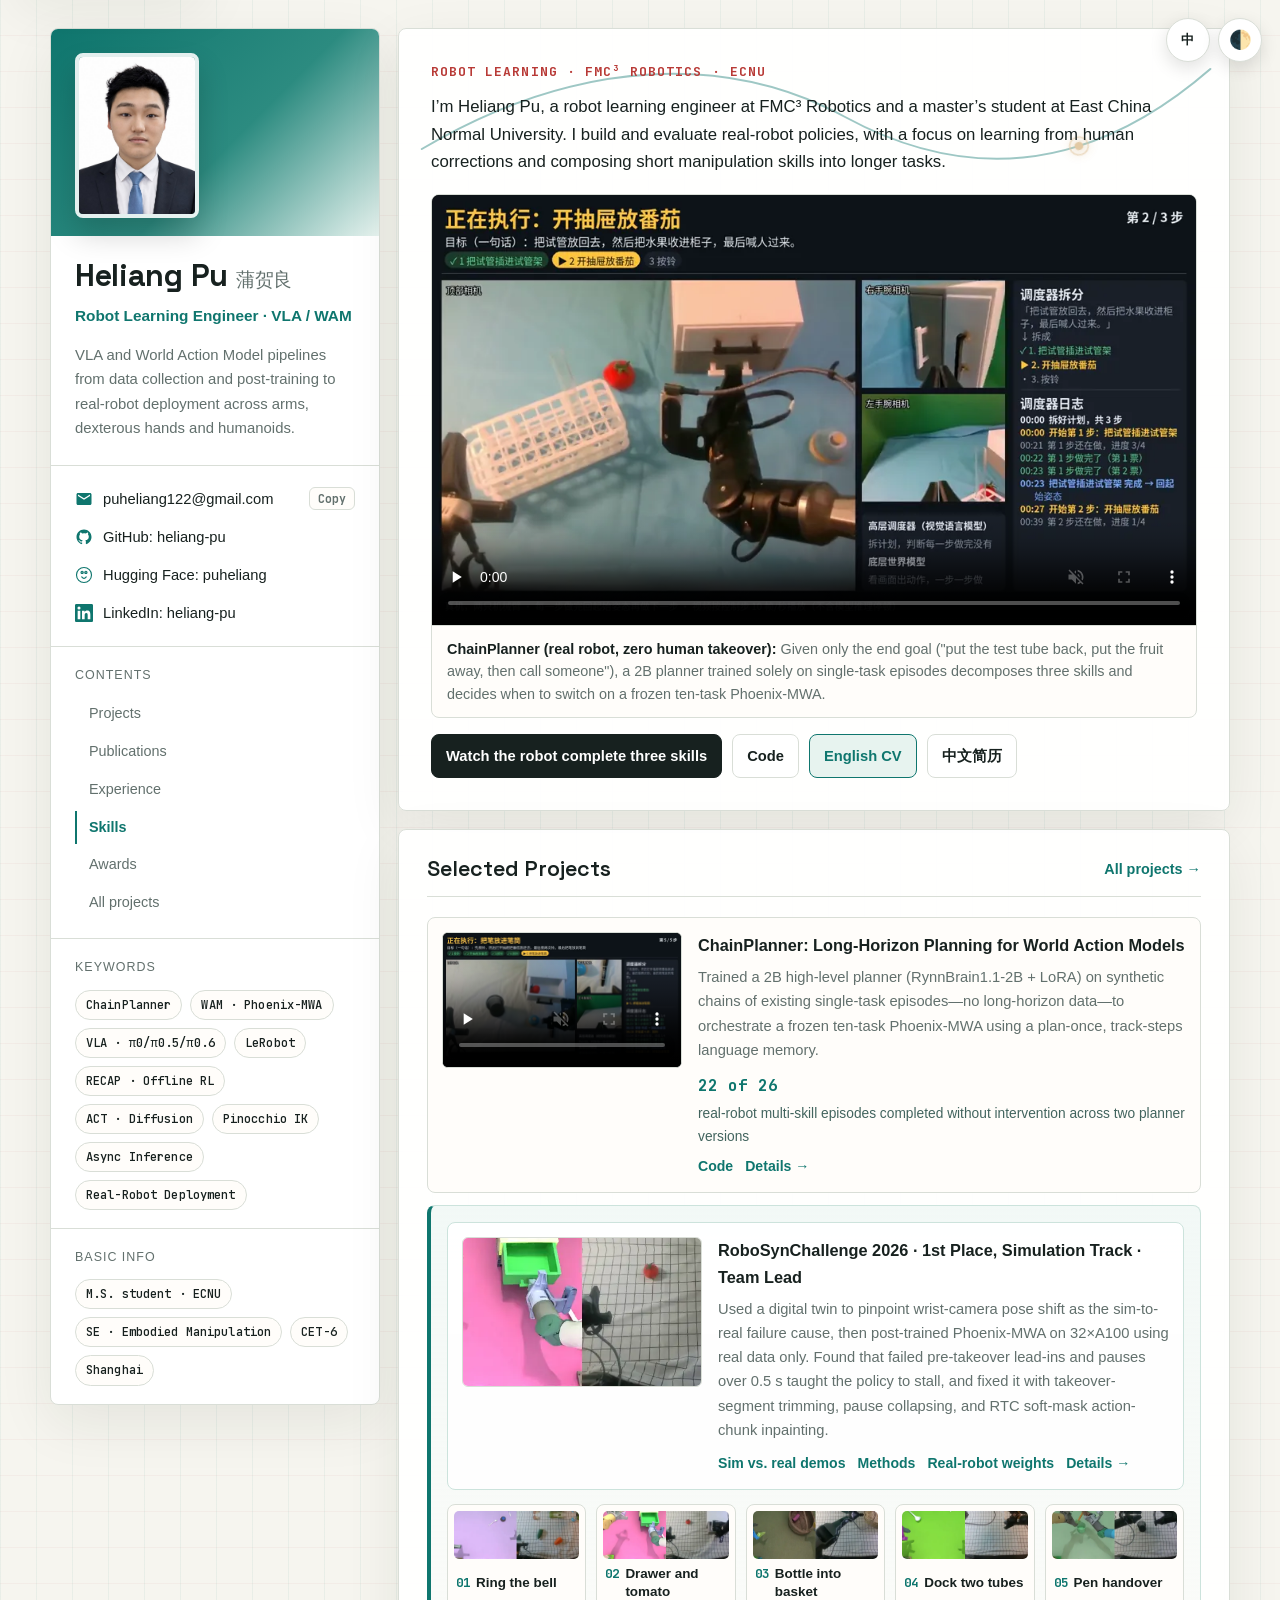
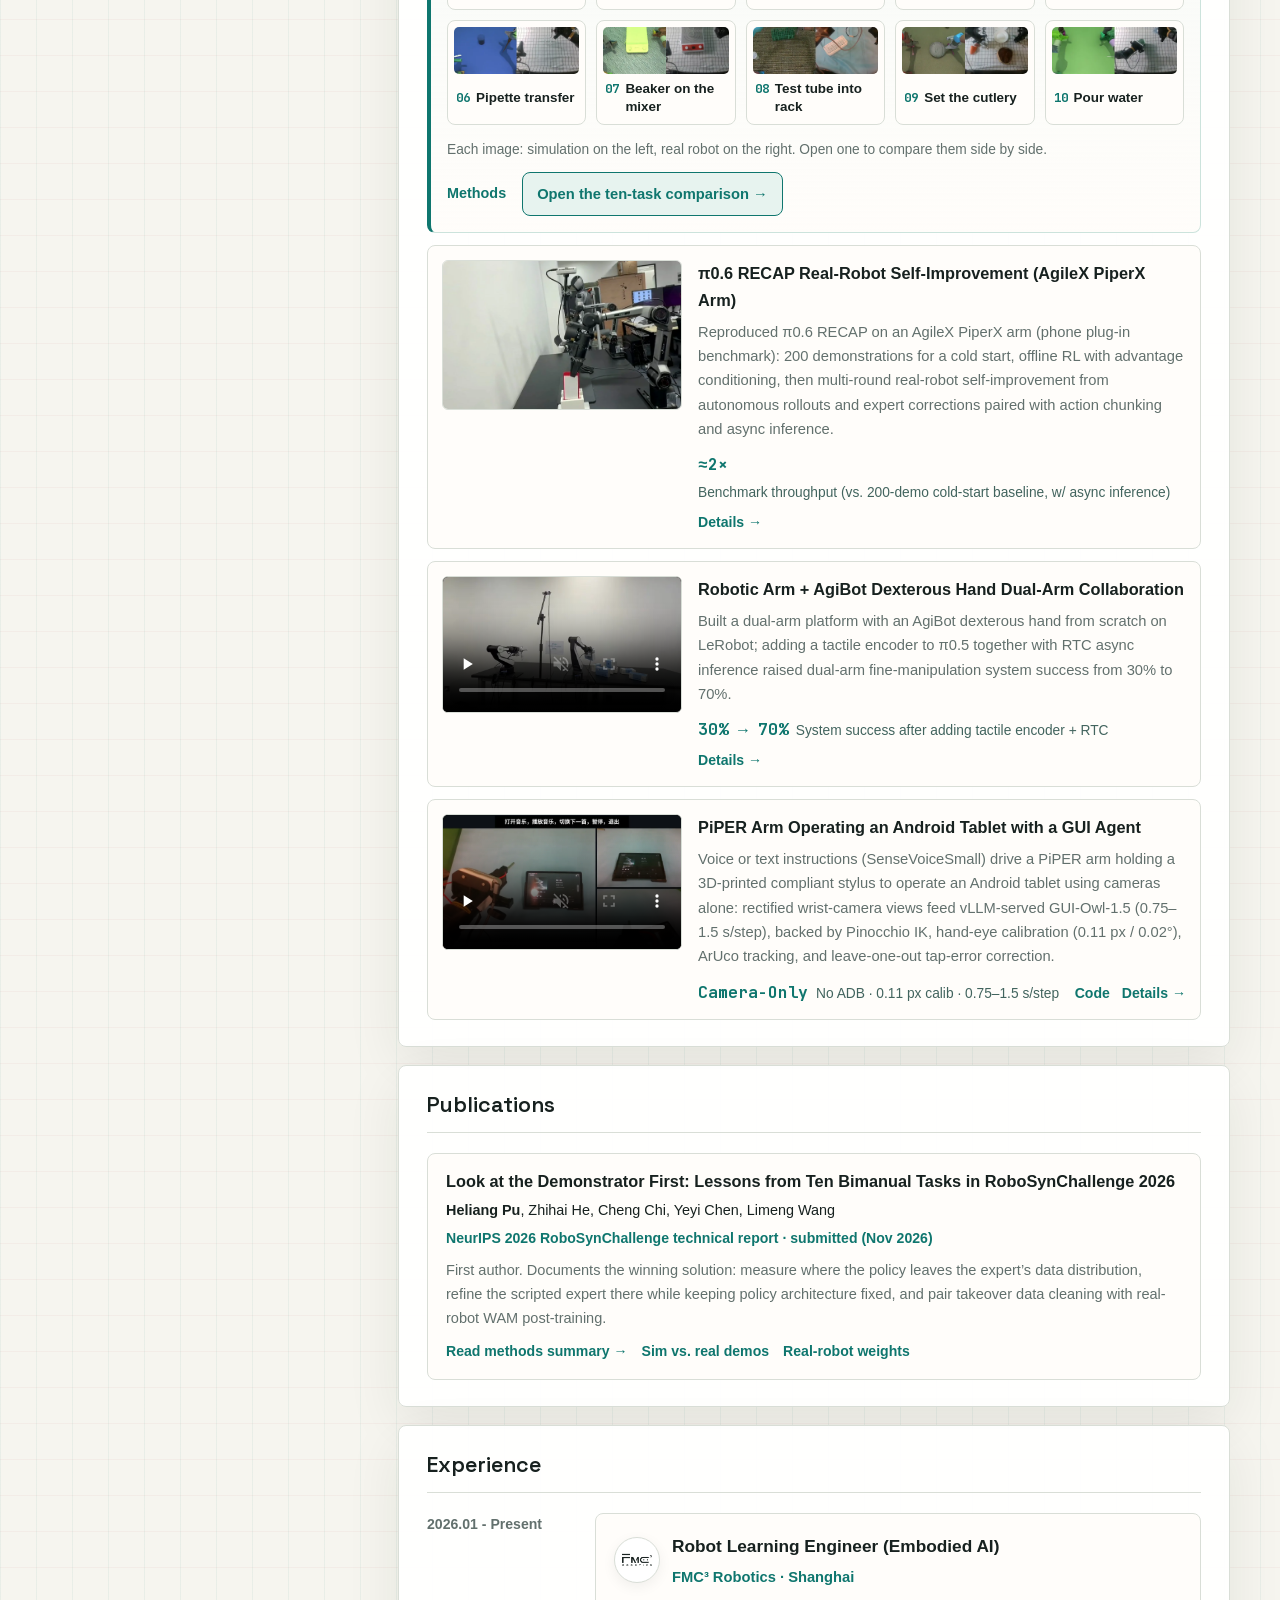
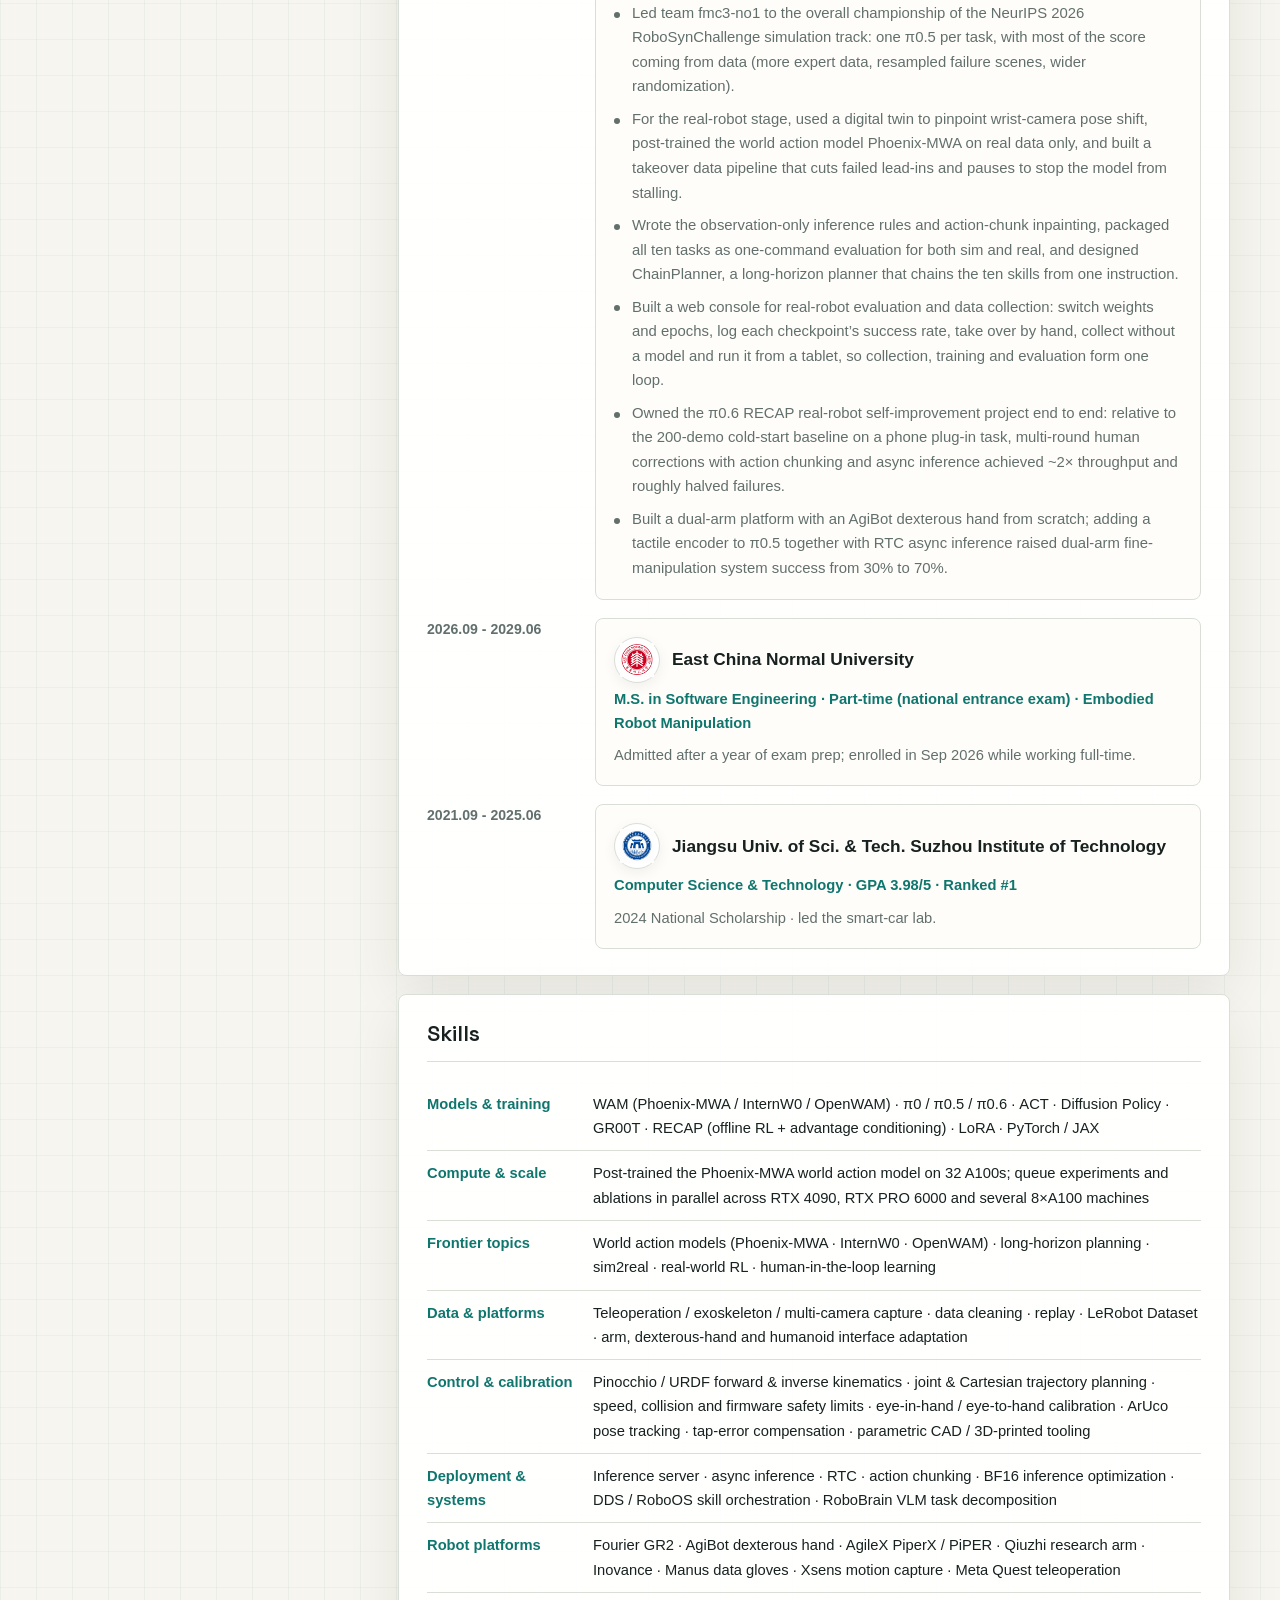
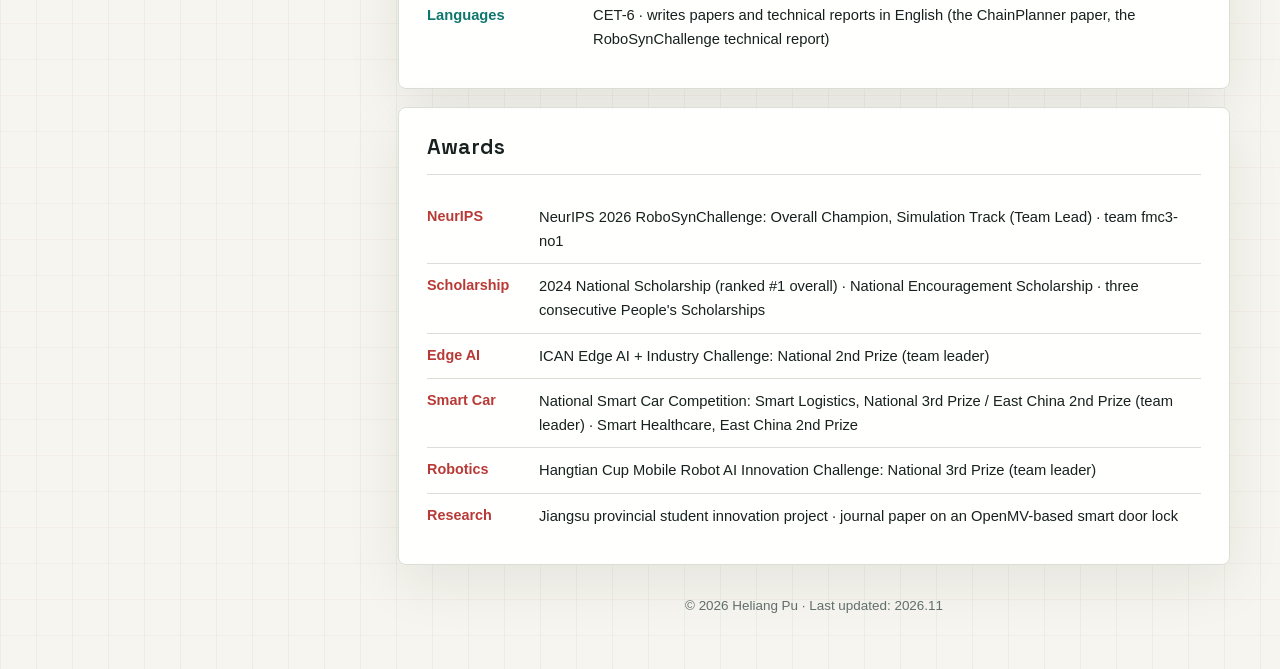
==== commit 47351c8c: "Remove CSUR VLA RL survey from site and English CV" ====
--- a/index.html
+++ b/index.html
@@ -354,24 +354,6 @@
         </div>
         <div class="pub-list">
           <article class="pub">
-            <h3>Reinforcement Learning Post-Training for Vision-Language-Action Models: A Survey</h3>
-            <p class="authors"><strong>Heliang Pu</strong>, Lei Xue, Jinpeng Mi, Xian Wei</p>
-            <p class="venue" data-i18n="pub1venue">ACM Computing Surveys · under review (submitted Nov 2026)</p>
-            <p class="note" data-i18n="pub1note">First author. Organizes 270+ core VLA RL post-training papers into a mechanism taxonomy by where reward-derived change lands (weights, a module around a frozen VLA, or action sampling) and how feedback becomes an update.</p>
-            <div class="pub-links">
-              <a href="assets/publications/vla-rl-survey-taxonomy.webp" target="_blank" rel="noreferrer" data-i18n="pub1figFull">Full-size figure ↗</a>
-            </div>
-            <details class="pub-figure">
-              <summary data-i18n="pub1figBtn">View mechanism taxonomy figure</summary>
-              <figure class="pub-figure-frame">
-                <a href="assets/publications/vla-rl-survey-taxonomy.webp" target="_blank" rel="noreferrer">
-                  <img src="assets/publications/vla-rl-survey-taxonomy.webp" alt="Mechanism taxonomy of RL post-training for VLAs across weight space, module space, sample space, and estimate-side enablers" data-i18n-alt="pub1figAlt" width="1600" height="1309" loading="lazy" decoding="async">
-                </a>
-                <figcaption data-i18n="pub1figCap">Survey Fig. 2 (mechanism taxonomy): organizes 277 in-tree core items by where reward-derived change lands—A weight space, B module space around a frozen VLA, C sample space, and E estimate-side enablers.</figcaption>
-              </figure>
-            </details>
-          </article>
-          <article class="pub">
             <h3>Look at the Demonstrator First: Lessons from Ten Bimanual Tasks in RoboSynChallenge 2026</h3>
             <p class="authors"><strong>Heliang Pu</strong>, Zhihai He, Cheng Chi, Yeyi Chen, Limeng Wang</p>
             <p class="venue" data-i18n="pub2venue">NeurIPS 2026 RoboSynChallenge technical report · submitted (Nov 2026)</p>
@@ -476,7 +458,7 @@
   </div>
   <button class="control-btn to-top" type="button" aria-label="Back to top" title="Back to top"><span aria-hidden="true">↑</span></button>
 
-  <script src="assets/i18n.js?v=a73f1fac"></script>
+  <script src="assets/i18n.js?v=8e5bbcc5"></script>
   <script src="assets/site.js?v=a5c90034"></script>
 </body>
 </html>
